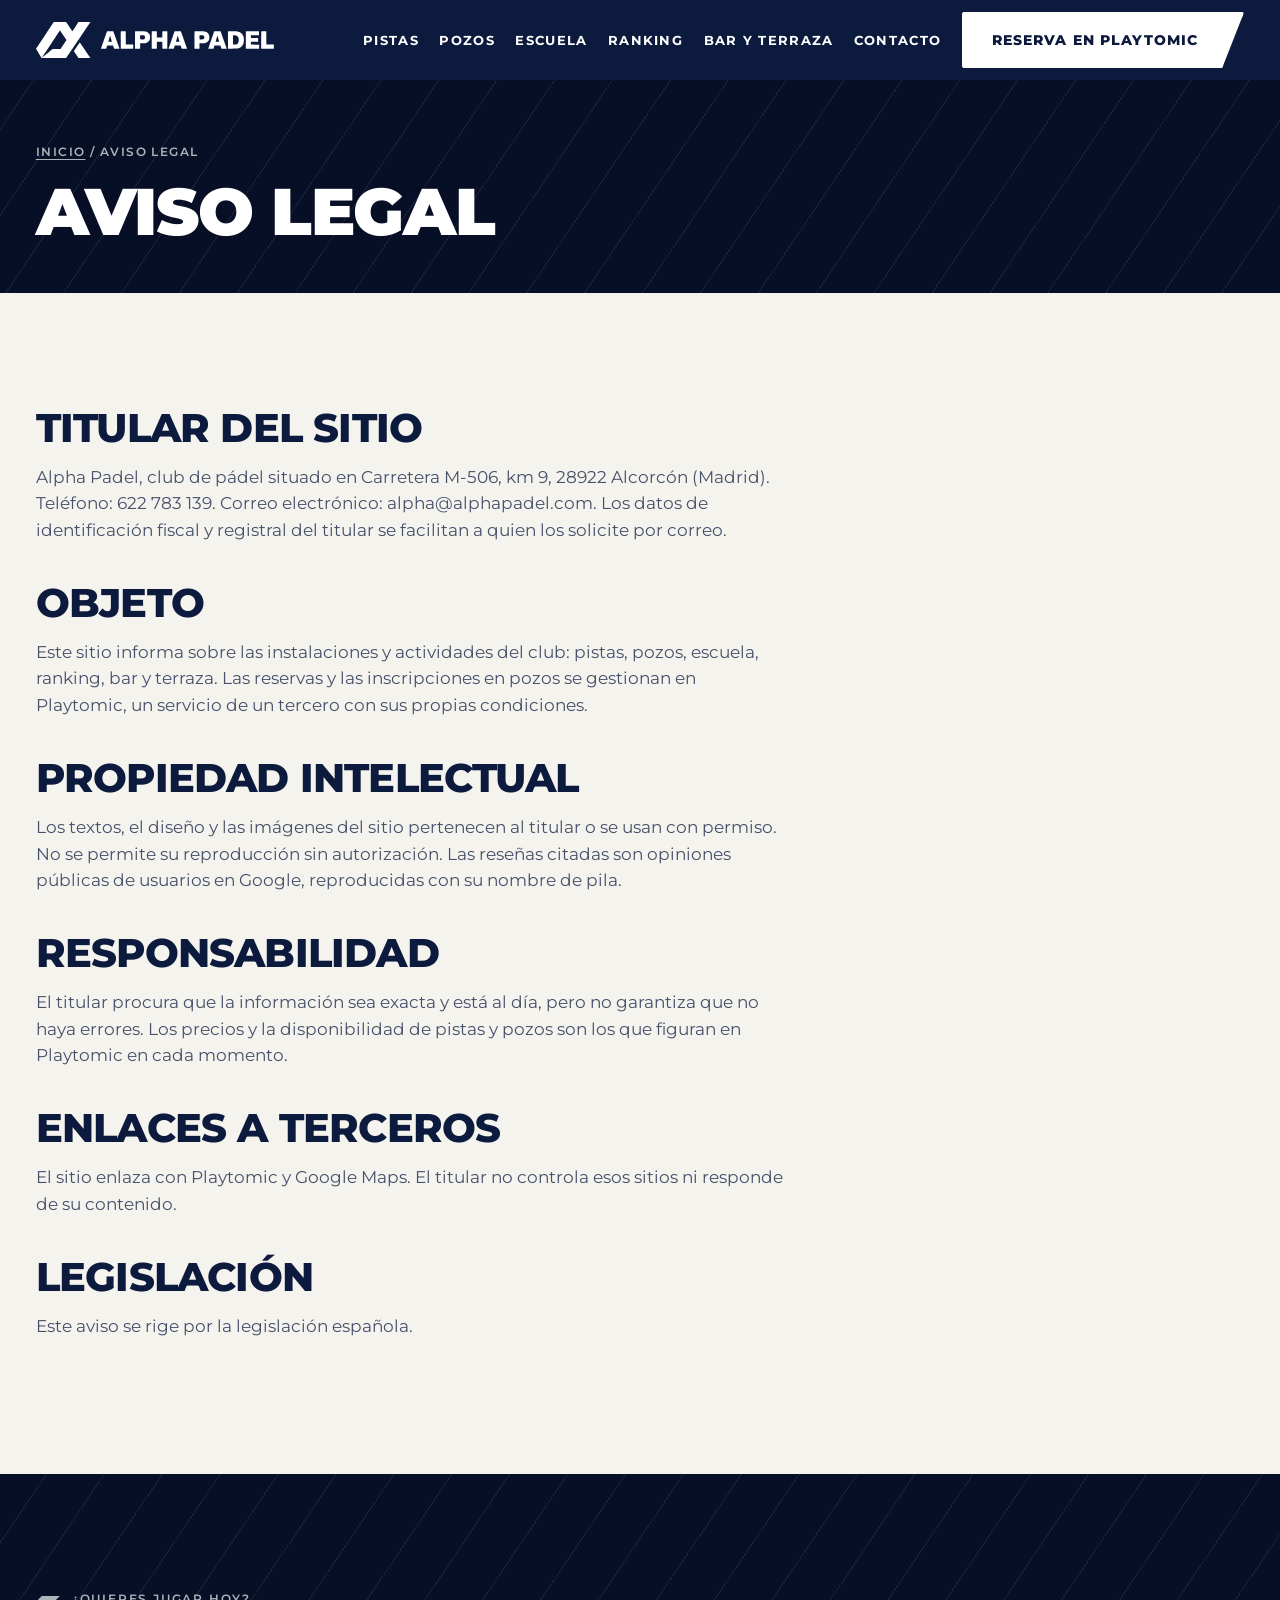
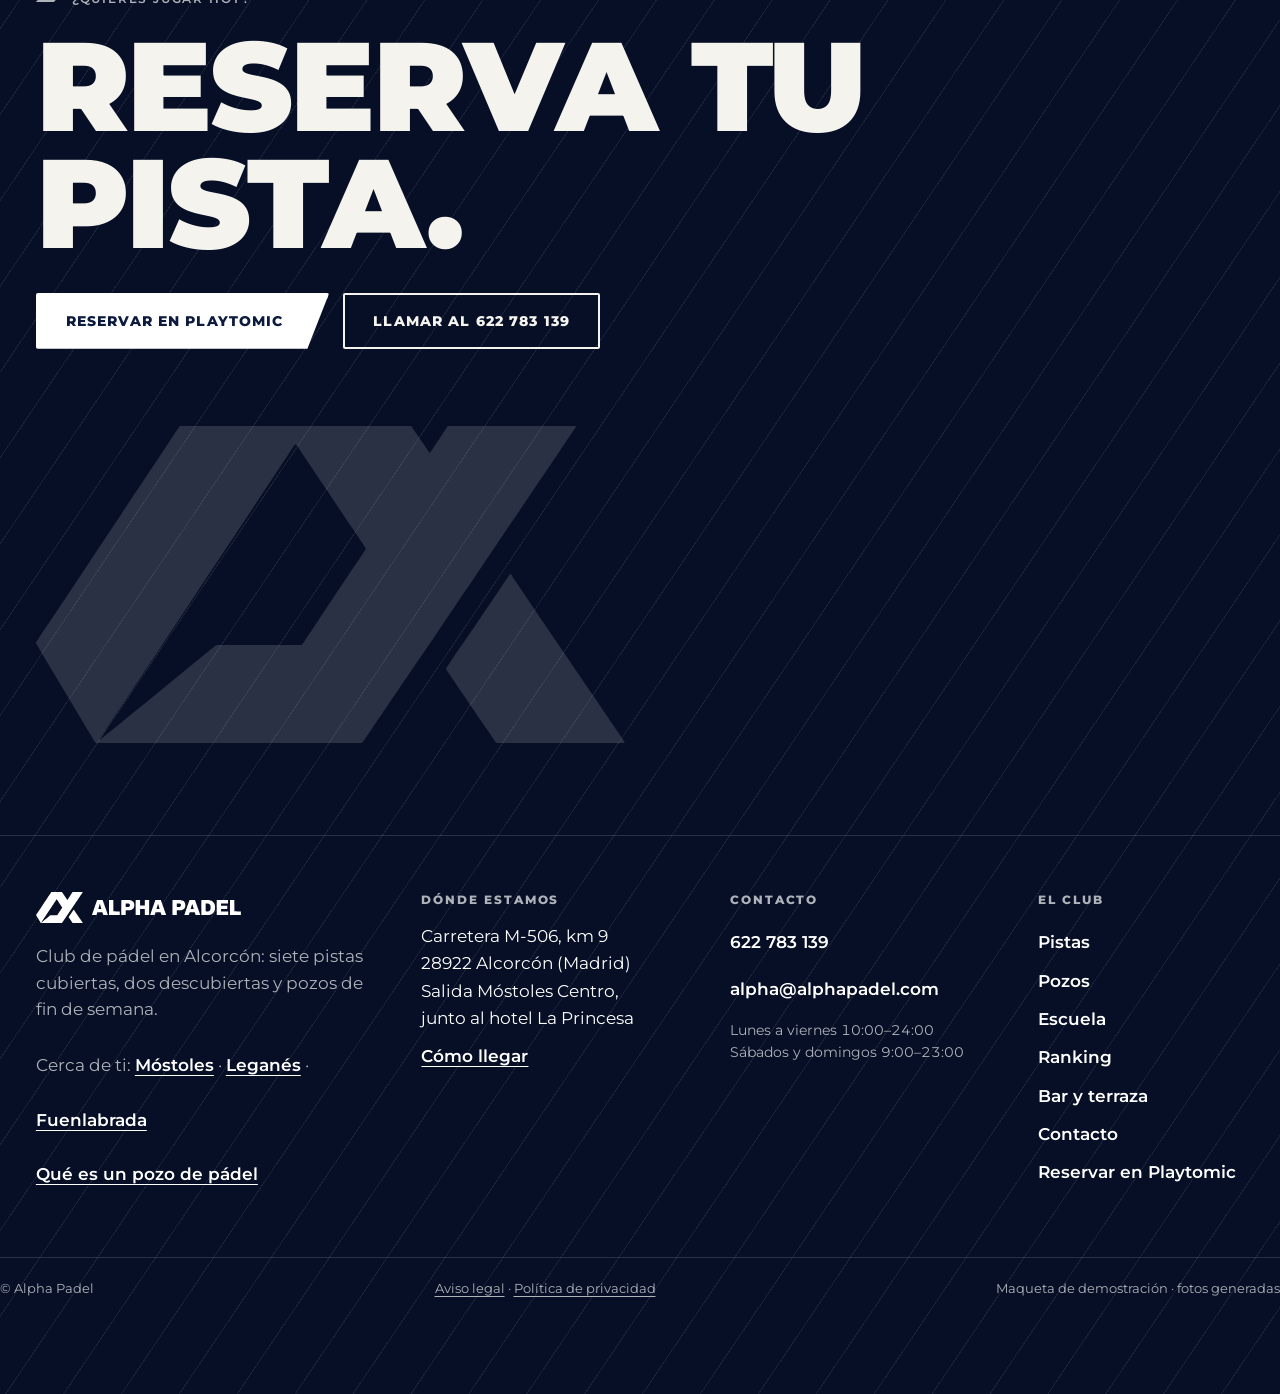
==== aviso-legal/index.html @ 0576c7b0 "Add files via upload" ====
<!doctype html>
<html lang="es">
<head>
<meta charset="utf-8">
<meta name="viewport" content="width=device-width,initial-scale=1">
<title>Aviso legal · Alpha Padel</title>
<meta name="description" content="Aviso legal de Alpha Padel, club de pádel en Alcorcón.">
<meta name="robots" content="noindex">
<link rel="icon" href="../imagenes/favicon.svg" type="image/svg+xml">
<link rel="preload" href="../fonts/Montserrat-Variable.woff2" as="font" type="font/woff2" crossorigin>
<link rel="stylesheet" href="../css/estilo.css">
<script type="application/ld+json">{"@context": "https://schema.org", "@type": "SportsActivityLocation", "name": "Alpha Padel", "telephone": "+34622783139", "email": "alpha@alphapadel.com", "url": "https://alphapadel.com/", "description": "Club de pádel en Alcorcón: siete pistas cubiertas, dos descubiertas y pozos de fin de semana.", "address": {"@type": "PostalAddress", "streetAddress": "Carretera M-506, km 9", "postalCode": "28922", "addressLocality": "Alcorcón", "addressRegion": "Madrid", "addressCountry": "ES"}, "openingHoursSpecification": [{"@type": "OpeningHoursSpecification", "dayOfWeek": ["Monday", "Tuesday", "Wednesday", "Thursday", "Friday"], "opens": "10:00", "closes": "24:00"}, {"@type": "OpeningHoursSpecification", "dayOfWeek": ["Saturday", "Sunday"], "opens": "09:00", "closes": "23:00"}]}</script>
</head>
<body>
<a class="sr" href="#principal">Saltar al contenido</a>
<header class="cab"><div class="cont">
<a class="logo" href="../" aria-label="Alpha Padel, inicio"><img src="../imagenes/logo-horizontal-blanco.svg" alt="Alpha Padel" width="238" height="36"></a>
<nav aria-label="Principal"><a href="../pistas-y-tarifas/">Pistas</a><a href="../pozos/">Pozos</a><a href="../escuela-de-padel/">Escuela</a><a href="../ranking/">Ranking</a><a href="../bar-y-terraza/">Bar y terraza</a><a href="../contacto/">Contacto</a><a class="btn" href="https://playtomic.com/clubs/alpha-padel" rel="noopener"><span>Reserva en Playtomic</span></a></nav>
<button class="menu-b" aria-label="Abrir el menú" aria-expanded="false"><i></i><i></i></button>
</div></header>
<div class="panel" role="dialog" aria-label="Menú"><button class="cerrar" aria-label="Cerrar el menú">×</button>
<a href="../">Inicio</a><a href="../pistas-y-tarifas/">Pistas</a><a href="../pozos/">Pozos</a><a href="../escuela-de-padel/">Escuela</a><a href="../ranking/">Ranking</a><a href="../bar-y-terraza/">Bar y terraza</a><a href="../contacto/">Contacto</a><a href="https://playtomic.com/clubs/alpha-padel">Reserva en Playtomic</a><a href="tel:+34622783139">Llamar</a></div>
<main id="principal">
<section class="port-i prof" style="padding-bottom:48px"><div class="cont" style="display:block"><nav class="mig"><a href="../">Inicio</a> / Aviso legal</nav><h1 class="h1">Aviso legal</h1></div></section><section class="sec"><div class="cont"><article class="art"><h2 class="h2">Titular del sitio</h2>
<p>Alpha Padel, club de pádel situado en Carretera M-506, km 9, 28922 Alcorcón (Madrid). Teléfono: 622 783 139. Correo electrónico: alpha@alphapadel.com. Los datos de identificación fiscal y registral del titular se facilitan a quien los solicite por correo.</p>
<h2 class="h2">Objeto</h2><p>Este sitio informa sobre las instalaciones y actividades del club: pistas, pozos, escuela, ranking, bar y terraza. Las reservas y las inscripciones en pozos se gestionan en Playtomic, un servicio de un tercero con sus propias condiciones.</p>
<h2 class="h2">Propiedad intelectual</h2><p>Los textos, el diseño y las imágenes del sitio pertenecen al titular o se usan con permiso. No se permite su reproducción sin autorización. Las reseñas citadas son opiniones públicas de usuarios en Google, reproducidas con su nombre de pila.</p>
<h2 class="h2">Responsabilidad</h2><p>El titular procura que la información sea exacta y está al día, pero no garantiza que no haya errores. Los precios y la disponibilidad de pistas y pozos son los que figuran en Playtomic en cada momento.</p>
<h2 class="h2">Enlaces a terceros</h2><p>El sitio enlaza con Playtomic y Google Maps. El titular no controla esos sitios ni responde de su contenido.</p>
<h2 class="h2">Legislación</h2><p>Este aviso se rige por la legislación española.</p></article></div></section></main>
<footer class="pie prof"><div class="cont">
<p class="eti">¿Quieres jugar hoy?</p>
<p class="cierre">Reserva tu pista.</p>
<div class="grupo"><a class="btn" href="https://playtomic.com/clubs/alpha-padel" rel="noopener"><span>Reservar en Playtomic</span></a><a class="btn sec2" href="tel:+34622783139"><span>Llamar al 622 783 139</span></a></div>
</div>
<div class="pie-a" aria-hidden="true"><img src="../imagenes/simbolo-blanco.svg" alt="" width="640" height="640"></div>
<div class="cont pie-f">
<div class="pf-m"><img src="../imagenes/logo-horizontal-blanco.svg" alt="Alpha Padel" width="205" height="31"><p>Club de pádel en Alcorcón: siete pistas cubiertas, dos descubiertas y pozos de fin de semana.</p><p class="pf-z">Cerca de ti: <a class="enl" href="../padel-mostoles/">Móstoles</a> · <a class="enl" href="../padel-leganes/">Leganés</a> · <a class="enl" href="../padel-fuenlabrada/">Fuenlabrada</a><br><a class="enl" href="../blog/que-es-un-pozo-de-padel/">Qué es un pozo de pádel</a></p></div>
<div><h2>Dónde estamos</h2><address>Carretera M-506, km 9<br>28922 Alcorcón (Madrid)<br>Salida Móstoles Centro,<br>junto al hotel La Princesa</address><p><a class="enl" href="https://www.google.com/maps?cid=16412759027479425247" rel="noopener">Cómo llegar</a></p></div>
<div><h2>Contacto</h2><p><a href="tel:+34622783139">622 783 139</a></p><p><a href="mailto:alpha@alphapadel.com">alpha@alphapadel.com</a></p><p class="pf-h">Lunes a viernes 10:00–24:00<br>Sábados y domingos 9:00–23:00</p></div>
<div><h2>El club</h2><ul><li><a href="../pistas-y-tarifas/">Pistas</a></li><li><a href="../pozos/">Pozos</a></li><li><a href="../escuela-de-padel/">Escuela</a></li><li><a href="../ranking/">Ranking</a></li><li><a href="../bar-y-terraza/">Bar y terraza</a></li><li><a href="../contacto/">Contacto</a></li><li><a href="https://playtomic.com/clubs/alpha-padel" rel="noopener">Reservar en Playtomic</a></li></ul></div>
</div>
<div class="cont pie-leg"><span>© Alpha Padel</span><span><a href="../aviso-legal/">Aviso legal</a> · <a href="../politica-de-privacidad/">Política de privacidad</a></span><span>Maqueta de demostración · fotos generadas</span></div>
</footer>
<div class="barra" aria-label="Reserva rápida"><a class="rp" href="https://playtomic.com/clubs/alpha-padel" rel="noopener">Reserva tu pista<small>en Playtomic</small></a><a class="ll" href="tel:+34622783139">Llamar</a></div>
<script src="../js/maqueta.js" defer></script>
</body>
</html>
---- css/estilo.css ----
/* Alpha Padel · maqueta de venta · tokens de FIRMA.md §5 · tema derivado de 008-ALERIC/tema (código propio) */
@font-face{font-family:'Montserrat';src:url('../fonts/Montserrat-Variable.woff2') format('woff2');font-weight:100 900;font-display:swap}
:root{
  --ap-marino:#0C1A3D;--ap-marino-profundo:#070F26;--ap-blanco-pista:#F4F3EE;--ap-gris-calido:#DCDAD2;
  --ap-gris-acero:#6B7080;--ap-gris-acero-texto:#565A66;--ap-gris-acero-sobre-oscuro:#979BA6;--ap-blanco:#fff;
  --ap-texto:var(--ap-marino);--ap-texto-2:#465069;--ap-texto-sobre-oscuro:#F4F3EE;--ap-texto-2-sobre-oscuro:#AEB2B9;
  --ap-filete:rgba(12,26,61,.14);--ap-filete-oscuro:rgba(244,243,238,.14);--ap-velo:rgba(7,15,38,.62);--ap-trama:rgba(255,255,255,.08);
  --t-display:clamp(2.875rem,1.6rem + 5.6vw,6rem);--t-h1:clamp(2.25rem,1.4rem + 3.4vw,4.5rem);
  --t-h2:clamp(1.75rem,1.3rem + 1.6vw,2.5rem);--t-cierre:clamp(3.5rem,1.5rem + 8vw,9.0625rem);
  --t-cifra:clamp(4.5rem,2rem + 8vw,9rem);--t-sub:clamp(1.125rem,1.05rem + .4vw,1.375rem);--t-cuerpo:clamp(1rem,.96rem + .2vw,1.0625rem);
  --mx:clamp(16px,2.8vw,40px);--sec:clamp(64px,9vw,144px);--cab:80px;
  --ease:cubic-bezier(.22,1,.36,1);--tan:.675; /* 1/tan(56°) */
}
*{box-sizing:border-box}
html{scroll-behavior:smooth;-webkit-text-size-adjust:100%}
body{margin:0;font-family:'Montserrat',Arial,sans-serif;font-size:var(--t-cuerpo);line-height:1.55;color:var(--ap-texto);background:var(--ap-blanco-pista);overflow-x:hidden}
h1,h2,h3,p,figure,ul{margin:0}
a{color:inherit}
img,svg{display:block;max-width:100%}
:focus-visible{outline:3px solid var(--ap-marino);outline-offset:2px}
.osc :focus-visible,.cab :focus-visible{outline-color:#fff}
.sr{position:absolute;width:1px;height:1px;overflow:hidden;clip:rect(0 0 0 0);white-space:nowrap}
.cont{max-width:1320px;margin:0 auto;padding:0 var(--mx)}
.sec{padding:var(--sec) 0;position:relative}
.osc{background:var(--ap-marino);color:var(--ap-texto-sobre-oscuro)}
.prof{background:var(--ap-marino-profundo);color:var(--ap-texto-sobre-oscuro)}
.calido{background:var(--ap-gris-calido)}
/* tipografía */
.eti{font-weight:600;font-size:.75rem;letter-spacing:.15em;text-transform:uppercase;display:flex;align-items:center;gap:12px;margin-bottom:20px;color:var(--ap-texto-2)}
.osc .eti,.prof .eti{color:var(--ap-texto-2-sobre-oscuro)}
.eti::before{content:"";width:24px;height:6px;background:currentColor;clip-path:polygon(6px 0,100% 0,calc(100% - 6px) 100%,0 100%)}
.disp,.h1,.h2,.cierre{font-weight:900;text-transform:uppercase;letter-spacing:-.02em;line-height:1}
.disp{font-size:var(--t-display)}.h1{font-size:var(--t-h1)}.h2{font-size:var(--t-h2);font-weight:800;margin-bottom:24px}
.cierre{font-size:var(--t-cierre);line-height:.92}
.sub{font-size:var(--t-sub);font-weight:600;line-height:1.35}
.txt{max-width:62ch;color:var(--ap-texto-2)}
.osc .txt,.prof .txt{color:var(--ap-texto-2-sobre-oscuro)}
.micro{font-size:12px;color:var(--ap-texto-2);margin-top:10px}.osc .micro,.prof .micro{color:var(--ap-texto-2-sobre-oscuro)}
/* botones */
.btn{--c:var(--ap-marino);--f:var(--ap-blanco-pista);position:relative;display:inline-flex;align-items:center;justify-content:center;min-height:56px;padding:0 44px 0 28px;border:2px solid var(--c);border-radius:2px;background:var(--c);color:var(--f);font:800 14px/1 'Montserrat',Arial,sans-serif;letter-spacing:.08em;text-transform:uppercase;text-decoration:none;cursor:pointer;overflow:hidden;clip-path:polygon(0 0,100% 0,calc(100% - 22px) 100%,0 100%);isolation:isolate;transition:transform .12s}
.btn::before{content:"";position:absolute;inset:0;z-index:-1;background:var(--f);transform:translateX(-110%) skewX(-34deg);transition:transform .28s var(--ease)}
.btn span{transition:color .28s var(--ease)}
.osc .btn,.prof .btn,.cab .btn{--c:#fff;--f:var(--ap-marino)}
.osc .btn::before,.prof .btn::before,.cab .btn::before{background:var(--ap-marino-profundo)}
.osc .btn:hover span,.prof .btn:hover span,.cab .btn:hover span{color:#fff}
.btn:active{transform:translateY(1px)}
.btn.sec2{background:transparent;color:var(--c);clip-path:none;padding:0 28px}
.btn.sec2::before{background:var(--c)}
.osc .btn.sec2,.prof .btn.sec2{--c:var(--ap-blanco-pista);color:var(--ap-blanco-pista);background:transparent}
.osc .btn.sec2::before,.prof .btn.sec2::before{background:var(--ap-blanco-pista)}
.osc .btn.sec2:hover span,.prof .btn.sec2:hover span{color:var(--ap-marino)}
.btn.sec2:hover span{color:var(--ap-blanco-pista)}
@media(hover:hover){.btn:hover::before{transform:translateX(0) skewX(0)}}
.enl{font-weight:600;text-decoration:underline;text-underline-offset:4px;text-decoration-thickness:1px}
.grupo{display:flex;flex-wrap:wrap;gap:14px;margin-top:28px}
/* cabecera */
.cab{position:fixed;inset:0 0 auto 0;z-index:50;height:var(--cab);background:var(--ap-marino);color:#fff;transition:height .3s var(--ease)}
.cab.baja{--cab:68px;height:68px}
.cab .cont{height:100%;display:flex;align-items:center;justify-content:space-between;gap:24px}
.cab .logo img{width:238px;height:36px}
.cab nav{display:flex;align-items:center;gap:clamp(14px,1.6vw,28px)}
.cab nav a:not(.btn){font-weight:700;font-size:13px;letter-spacing:.1em;text-transform:uppercase;text-decoration:none}
.cab nav a:not(.btn):hover{text-decoration:underline;text-underline-offset:6px}
.menu-b{display:none;width:48px;height:48px;border:2px solid #fff;background:transparent;color:#fff;border-radius:2px;cursor:pointer}
.menu-b i{display:block;width:22px;height:2px;background:#fff;margin:5px auto}
.panel{position:fixed;inset:0 0 0 auto;width:min(360px,100%);z-index:60;background:var(--ap-marino-profundo);color:#fff;transform:translateX(100%);transition:transform .6s var(--ease);padding:96px 32px 32px;visibility:hidden}
.panel.abierto{transform:none;visibility:visible}
.panel a{display:block;padding:18px 0;border-bottom:1px solid var(--ap-filete-oscuro);font-weight:800;font-size:22px;text-transform:uppercase;text-decoration:none}
.panel .cerrar{position:absolute;top:16px;right:16px;width:48px;height:48px;background:transparent;border:2px solid #fff;color:#fff;font-size:22px;cursor:pointer}
/* portada */
.portada{padding-top:calc(var(--cab) + clamp(40px,6vw,96px));padding-bottom:var(--sec);background:var(--ap-marino-profundo) radial-gradient(120% 80% at 80% 0,rgba(255,255,255,.06),transparent 60%);color:#fff;position:relative;overflow:hidden}
.portada::after{content:"";position:absolute;inset:0;background:repeating-linear-gradient(-56deg,var(--ap-trama) 0 1px,transparent 1px 48px);pointer-events:none}
.portada .cont{position:relative;z-index:1;display:grid;grid-template-columns:7fr 5fr;gap:48px;align-items:start}
.portada .disp{margin-bottom:24px}
.portada .txt{margin-bottom:8px}
.tira{display:grid;grid-template-columns:repeat(3,1fr);gap:8px;margin-top:48px;grid-column:1/-1}
.tira .foto{aspect-ratio:1/1;clip-path:polygon(var(--k,24%) 0,100% 0,calc(100% - var(--k,24%)) 100%,0 100%)}
.tira .foto:nth-child(2){margin-top:-32px}.tira .foto:nth-child(3){margin-top:-64px}
/* foto (hueco) */
.foto{position:relative;overflow:hidden;background:linear-gradient(135deg,#16295c,#0a1531 60%,#1b2f66);color:rgba(255,255,255,.7);display:flex;align-items:flex-end;min-height:120px}
.foto::before{content:"";position:absolute;inset:0;background:repeating-linear-gradient(-56deg,rgba(255,255,255,.06) 0 1px,transparent 1px 36px)}
.foto small{position:relative;z-index:1;margin:12px;font:600 11px/1.3 'Montserrat';letter-spacing:.12em;text-transform:uppercase}
.foto img{position:absolute;inset:0;width:100%;height:100%;object-fit:cover}
.corte{clip-path:polygon(0 0,100% 0,100% calc(100% - 40px),calc(100% - 27px) 100%,0 100%)}
html.js .foto-bn:not(.tiene) img{filter:grayscale(1) contrast(1.05);transition:filter .6s var(--ease)}
html.js .foto-bn.on{background:linear-gradient(135deg,#1f2a44,#0d1220)}
html.js .foto-bn.on img,html.js .foto-bn img.col{filter:none}
@media(hover:hover){html.js .foto-bn:hover{filter:none}}
/* tarjeta de estado */
.estado{background:var(--ap-blanco-pista);color:var(--ap-marino);padding:28px 28px 24px;clip-path:polygon(0 0,calc(100% - 40px) 0,100% 59px,100% 100%,0 100%)}
.estado .fil{width:24px;height:6px;background:var(--ap-marino);clip-path:polygon(6px 0,100% 0,calc(100% - 6px) 100%,0 100%);margin-bottom:16px}
.est-l{display:flex;align-items:center;gap:10px;font-weight:800;font-size:12px;letter-spacing:.14em;text-transform:uppercase}
.par{width:22px;height:12px;background:var(--ap-marino);clip-path:polygon(5px 0,100% 0,calc(100% - 5px) 100%,0 100%)}
.par.cerr{background:transparent;box-shadow:inset 0 0 0 2px var(--ap-marino);border:2px solid var(--ap-marino);clip-path:polygon(5px 0,100% 0,calc(100% - 5px) 100%,0 100%);background:#fff}
.estado .hor{font-size:14px;margin:12px 0;font-variant-numeric:tabular-nums;color:var(--ap-texto-2)}
.estado .rev{font-weight:800;font-size:13px;letter-spacing:.06em;text-transform:uppercase;margin-bottom:12px}
.estado blockquote{margin:0;font-size:15px;line-height:1.5}
.estado cite{display:block;font:600 12px/1 'Montserrat';letter-spacing:.12em;text-transform:uppercase;margin-top:10px;font-style:normal;color:var(--ap-texto-2)}
/* cinta */
.cinta{background:var(--ap-gris-calido);color:var(--ap-marino);overflow:hidden;padding:20px 0;position:relative}
.cinta-p{display:flex;width:max-content;animation:cinta 60s linear infinite}
.cinta:hover .cinta-p,.cinta:focus-within .cinta-p,.cinta.pausa .cinta-p{animation-play-state:paused}
.cinta-p span{font-weight:900;font-size:clamp(1.25rem,1rem + 1vw,2rem);text-transform:uppercase;letter-spacing:-.01em;padding:0 22px;white-space:nowrap}
.cinta-p span::after{content:"";display:inline-block;width:14px;height:14px;margin-left:44px;background:var(--ap-marino);clip-path:polygon(4px 0,100% 0,calc(100% - 4px) 100%,0 100%)}
@keyframes cinta{to{transform:translateX(-50%)}}
.cinta .pausa-b{position:absolute;right:12px;top:50%;transform:translateY(-50%);width:68px;height:44px;border:2px solid var(--ap-marino);background:var(--ap-gris-calido);color:var(--ap-marino);font:800 11px 'Montserrat';cursor:pointer;display:none}
html.js .cinta .pausa-b{display:block}
html:not(.js) .cinta-p{animation:none;flex-wrap:wrap;width:auto}
/* banda a sangre */
.banda{height:clamp(260px,38vw,520px);overflow:hidden;position:relative;background:var(--ap-marino-profundo)}
.banda .foto{position:absolute;inset:0;transform:scale(var(--g,1));transform-origin:center;will-change:transform}
html.js .banda .foto{--g:.82}
.banda::after{content:"";position:absolute;inset:0;background:linear-gradient(var(--ap-velo),transparent 60%);pointer-events:none;opacity:.35}
/* revelado */
html.js .rev{opacity:0;transform:translateY(40px);transition:opacity .75s var(--ease),transform .75s var(--ease);transition-delay:var(--d,0s)}
html.js .rev.on{opacity:1;transform:none}
/* secciones de dos columnas */
.dos{display:grid;grid-template-columns:7fr 5fr;gap:clamp(32px,5vw,80px);align-items:center}
.dos.inv{grid-template-columns:5fr 7fr}
.dos .foto{aspect-ratio:4/5}
.dos .foto.ancho{aspect-ratio:3/2}
/* filas */
.filas{border-top:1px solid var(--ap-filete)}
.fila{display:grid;grid-template-columns:80px 1fr auto;align-items:center;gap:24px;padding:28px 0;border-bottom:1px solid var(--ap-filete)}
.fila b{font-weight:900;font-size:40px;color:var(--ap-gris-acero)}
.fila h3{font-weight:800;font-size:var(--t-sub);text-transform:uppercase}
/* cifras */
.cifras{display:grid;grid-template-columns:repeat(4,1fr);border-top:1px solid var(--ap-filete)}
.cifra{padding:32px 24px 32px 0;border-right:1px solid var(--ap-filete);padding-left:24px}
.cifra:first-child{padding-left:0}.cifra:last-child{border-right:0}
.cifra b{display:block;font-weight:900;font-size:var(--t-cifra);line-height:1;font-variant-numeric:tabular-nums}
.cifra span{font:600 12px 'Montserrat';letter-spacing:.14em;text-transform:uppercase;color:var(--ap-texto-2)}
/* carrusel */
.carr-c{overflow:hidden;contain:paint}
.carr-t{display:flex;align-items:end;justify-content:space-between;margin-bottom:32px;gap:16px}
.flechas{display:flex;gap:8px}
.flechas button{width:56px;height:48px;background:transparent;border:2px solid currentColor;color:inherit;font:800 20px 'Montserrat';cursor:pointer;border-radius:2px}
.flechas button:hover{background:var(--ap-blanco-pista);color:var(--ap-marino)}
.carr{display:flex;gap:16px;overflow-x:auto;scroll-snap-type:x proximity;padding:0 var(--mx) 8px;scrollbar-width:none;cursor:grab}
.carr::-webkit-scrollbar{display:none}
.carr>*{flex:none;scroll-snap-align:start}
.carr .foto{height:560px;width:448px}.carr .foto.h{width:840px}
.carr .ult{height:560px;width:448px;background:var(--ap-marino);color:#fff;display:flex;align-items:end;padding:32px;border:2px solid var(--ap-filete-oscuro)}
.carr .ult a{font-weight:900;font-size:28px;text-transform:uppercase;text-decoration:none;line-height:1.1}
.cont-n{font:700 12px 'Montserrat';letter-spacing:.15em}
.rev-c{flex:none;width:380px;min-height:360px;background:#fff;border:1px solid var(--ap-filete);padding:40px 32px 32px;position:relative;display:flex;flex-direction:column}
.rev-c::before{content:"“";position:absolute;top:8px;left:24px;font:900 96px/1 'Montserrat';color:rgba(12,26,61,.12)}
.rev-c p{font-weight:500;font-size:17px;line-height:1.55;margin-top:32px;flex:1}
.rev-c b{display:block;font:700 12px 'Montserrat';letter-spacing:.14em;text-transform:uppercase;margin-top:24px}
.rev-c small{font-size:12px;color:var(--ap-texto-2)}
/* mapa */
.mapa{aspect-ratio:16/7;min-height:260px;background:var(--ap-marino) repeating-linear-gradient(-56deg,rgba(255,255,255,.07) 0 1px,transparent 1px 40px);display:flex;flex-direction:column;align-items:center;justify-content:center;gap:16px;color:#fff;text-align:center;padding:24px}
/* pie */
.pie{padding:var(--sec) 0 0;overflow:hidden;position:relative}
.pie .cont{position:relative;z-index:1}
.pie .cierre{margin:12px 0 32px}
.pie-a{position:relative;margin-top:clamp(48px,6vw,96px);height:clamp(220px,32vw,460px);overflow:hidden}
.pie-a img{position:absolute;left:var(--mx);bottom:-8%;width:min(46vw,640px);opacity:.14;transform:translateX(var(--pa,0))}
.pie-leg{border-top:1px solid var(--ap-filete-oscuro);padding:20px 0 96px;font-size:13px;color:var(--ap-texto-2-sobre-oscuro);display:flex;flex-wrap:wrap;gap:12px 32px;justify-content:space-between}
.pie-leg a{text-decoration:underline;text-underline-offset:3px}
/* barra móvil */
.barra{position:fixed;inset:auto 0 0 0;z-index:40;background:var(--ap-marino-profundo);color:#fff;display:none;grid-template-columns:1fr auto;gap:8px;padding:8px 12px calc(8px + env(safe-area-inset-bottom));transform:translateY(110%);transition:transform .4s var(--ease);border-top:1px solid var(--ap-filete-oscuro)}
.barra.vis{transform:none}
.barra a.rp{background:#fff;color:var(--ap-marino);min-height:52px;display:flex;flex-direction:column;justify-content:center;padding:0 16px;text-decoration:none;font-weight:800;font-size:13px;line-height:1.15;text-transform:uppercase;clip-path:polygon(0 0,100% 0,calc(100% - 14px) 100%,0 100%)}
.barra a.rp small{font:600 11px 'Montserrat';letter-spacing:.06em;opacity:.8}
.barra a.ll{min-height:52px;min-width:96px;display:flex;align-items:center;justify-content:center;border:2px solid #fff;color:#fff;text-decoration:none;font-weight:800;font-size:13px;text-transform:uppercase;border-radius:2px}
/* pozo clavado (Z3) */
.pozo{--rh:60px;background:var(--ap-marino-profundo);color:#fff;position:relative}
.pozo-in{position:relative;padding:var(--sec) 0}
.pozo-gr{display:grid;grid-template-columns:5fr 7fr;gap:clamp(32px,5vw,80px);align-items:center}
.esc{position:relative;display:grid;gap:4px}
.fil-p{height:calc(var(--rh) - 4px);display:flex;align-items:center;gap:20px;padding-left:20px;background:var(--ap-marino);clip-path:polygon(0 0,100% 0,calc(100% - 43px) 100%,0 100%);font-weight:900;font-size:40px;position:relative;transition:background .3s}
.fil-p:nth-child(even){background:#101f4a}
.fil-p.act{background:#1b2f66}
.ficha{position:absolute;left:96px;width:112px;height:40px;background:#fff;color:var(--ap-marino);font:900 14px/40px 'Montserrat';text-align:center;letter-spacing:.12em;clip-path:polygon(10px 0,100% 0,calc(100% - 10px) 100%,0 100%);top:calc(var(--fila,3) * var(--rh) + 8px);transition:top .7s var(--ease);z-index:2}
.flc{position:absolute;left:230px;font:900 28px 'Montserrat';opacity:0;transition:opacity .3s,top .7s var(--ease);z-index:2;top:calc(var(--fila,3) * var(--rh) + 12px)}
.pozo.fin .flc{opacity:1}
.ind{display:flex;align-items:center;gap:8px;margin-top:20px;font:700 12px 'Montserrat';letter-spacing:.14em;text-transform:uppercase}
.ind i{width:22px;height:10px;background:rgba(255,255,255,.2);clip-path:polygon(4px 0,100% 0,calc(100% - 4px) 100%,0 100%);transition:background .3s}
.ind i.l{background:#fff}
.barra15{height:6px;background:rgba(255,255,255,.18);margin-top:14px;position:relative}
.barra15 i{position:absolute;inset:0 auto 0 0;width:calc(var(--b,0) * 100%);background:#fff}
.boc{font:900 14px 'Montserrat';letter-spacing:.2em;opacity:0;transition:opacity .2s;margin-top:8px}
.boc.on{opacity:1}
.pasos{display:grid;gap:clamp(32px,5vw,64px)}
.paso{border-left:4px solid var(--ap-filete-oscuro);padding:4px 0 4px 24px;opacity:.74;transition:opacity .4s,border-color .4s}
.paso.act{opacity:1;border-color:#fff}
.paso b{font:900 14px 'Montserrat';letter-spacing:.18em;display:block;margin-bottom:8px;color:var(--ap-texto-2-sobre-oscuro)}
.paso p{font-size:var(--t-sub);font-weight:600;line-height:1.4}
.ctrl{display:none;gap:12px;margin-top:20px}
.ejem{font-size:12px;color:var(--ap-texto-2-sobre-oscuro);margin-top:12px}
@media(min-width:1024px) and (hover:hover){html.js .pozo.clav{height:300vh}html.js .pozo.clav .pozo-in{position:sticky;top:0;min-height:100vh;display:flex;align-items:center;padding:calc(var(--cab) + 24px) 0 48px}html.js .pozo.clav .pozo-in>.cont{width:100%}}
html.js .pozo:not(.clav) .ctrl{display:flex}
/* tarjetas de pozo */
.tarjetas{display:grid;grid-template-columns:1.3fr 1fr 1fr;gap:16px;align-items:start}
.tarjeta .foto{aspect-ratio:4/5}.tarjeta:nth-child(2){margin-top:48px}.tarjeta:nth-child(3){margin-top:96px}
.tarjeta h3{font-weight:800;text-transform:uppercase;margin:16px 0 6px;font-size:20px}
/* titular enorme */
.gran{padding:var(--sec) 0}
.gran .h1{font-size:clamp(2.5rem,1rem + 7vw,7rem)}
.gran .micro{max-width:62ch}
/* corte */
.corte-d{clip-path:polygon(0 clamp(24px,4vw,56px),100% 0,100% 100%,0 100%);margin-top:-1px;padding-top:calc(var(--sec) + 40px)}
/* hojas portada interiores */
.port-i{padding-top:calc(var(--cab) + clamp(32px,5vw,80px));padding-bottom:var(--sec);background:var(--ap-marino-profundo);color:#fff;position:relative;overflow:hidden}
.port-i::after{content:"";position:absolute;inset:0;background:repeating-linear-gradient(-56deg,var(--ap-trama) 0 1px,transparent 1px 48px);pointer-events:none}
.port-i .cont{position:relative;z-index:1;display:grid;grid-template-columns:7fr 5fr;gap:48px;align-items:center}
.port-i .foto{aspect-ratio:4/5;clip-path:polygon(24% 0,100% 0,76% 100%,0 100%)}
.cita{max-width:60ch;margin-top:32px;border-left:4px solid var(--ap-filete-oscuro);padding-left:20px;font-size:17px;line-height:1.5}
.cita cite{display:block;font:700 12px 'Montserrat';letter-spacing:.14em;text-transform:uppercase;margin-top:10px;font-style:normal;color:var(--ap-texto-2-sobre-oscuro)}
/* responsive */
@media(max-width:1023px){
  .cab .logo img{width:205px;height:31px}
  .cab nav{display:none}.menu-b{display:block}
  .portada .cont,.port-i .cont,.dos,.dos.inv,.pozo-gr{grid-template-columns:1fr}
  .cifras{grid-template-columns:1fr 1fr}.cifra:nth-child(2){border-right:0}.cifra:nth-child(3){padding-left:0}
  .tarjetas{grid-template-columns:1fr}.tarjeta:nth-child(n){margin-top:0}
  .carr .foto{height:460px}.carr .ult{height:460px}
  .tira .foto{aspect-ratio:3/4}
  .barra{display:grid}
  .rev-c{width:82vw}
}
@media(max-width:767px){
  :root{--cab:60px}.cab.baja{--cab:60px;height:60px}
  .cab .logo img{width:180px;height:27px}
  .carr .foto,.carr .ult{height:380px;width:82vw}.carr .foto.h{width:82vw}
  .fila{grid-template-columns:48px 1fr}.fila .enl{grid-column:2}.fila b{font-size:28px}
  .esc .fil-p{height:52px;font-size:30px}.ficha{top:calc(var(--fila,3) * 56px + 6px);left:70px;width:96px;height:38px;line-height:38px}.flc{left:190px;top:calc(var(--fila,3) * 56px + 10px)}
  .btn{width:100%;padding:0 28px;clip-path:none}
  .barra{padding-left:12px}
}
@media(prefers-reduced-motion:reduce){
  *,*::before,*::after{transition-duration:.001ms!important;animation-duration:.001ms!important;scroll-behavior:auto!important}
  html.js .rev{opacity:1;transform:none}html.js .banda .foto{--g:1}
  .cinta-p{animation:none;flex-wrap:wrap;width:auto}
  html.js .foto-bn img{filter:none}
}
/* ---- añadidos de la maqueta ---- */
html.js .ctrl{display:flex}
.ctrl button{min-height:48px;padding:0 24px;background:transparent;border:1px solid var(--ap-filete-oscuro);border-color:rgba(244,243,238,.5);color:#fff;font:700 13px 'Montserrat';letter-spacing:.12em;text-transform:uppercase;cursor:pointer;border-radius:2px}
.ctrl button[aria-pressed=true]{background:#fff;color:var(--ap-marino)}
html:not(.js) .flc{opacity:1}
.flc{font-size:22px;white-space:nowrap}
.ficha-et{position:absolute;left:96px;font:700 11px 'Montserrat';letter-spacing:.14em;text-transform:uppercase;color:var(--ap-texto-2-sobre-oscuro);top:calc(3 * var(--rh) - 14px);transition:opacity .3s}
.paso .foto{aspect-ratio:16/6;margin-top:12px;max-width:380px;clip-path:polygon(24px 0,100% 0,calc(100% - 24px) 100%,0 100%)}
.marcas{display:flex;gap:8px;margin:32px 0}
.marcas i{width:36px;height:56px;background:var(--ap-marino);clip-path:polygon(14px 0,100% 0,calc(100% - 14px) 100%,0 100%);opacity:1}
.marcas i.v{background:var(--ap-marino);box-shadow:none;position:relative}
.marcas i.v::after{content:"";position:absolute;inset:4px;background:var(--ap-blanco-pista);clip-path:polygon(11px 0,100% 0,calc(100% - 11px) 100%,0 100%)}
html.js .marcas i{transform:scaleY(0);transform-origin:bottom;transition:transform .6s var(--ease);transition-delay:calc(var(--i) * 70ms)}
html.js .marcas.on i{transform:none}
.tira-pozo{display:grid;grid-template-columns:repeat(7,1fr);gap:6px;margin-top:56px}
.tira-pozo div{height:96px;background:var(--ap-marino);clip-path:polygon(24px 0,100% 0,calc(100% - 24px) 100%,0 100%);color:#fff;font:900 36px/96px 'Montserrat';padding-left:28px;position:relative}
.tira-pozo div.yo::after{content:"TÚ";position:absolute;left:50%;top:50%;transform:translate(-30%,-50%);background:#fff;color:var(--ap-marino);font:900 13px/32px 'Montserrat';padding:0 16px;letter-spacing:.12em}
.tira-pozo small{grid-column:1/-1;font-size:13px;color:var(--ap-texto-2)}
html.js .tira-pozo div{transform:translateY(24px);opacity:0;transition:.6s var(--ease);transition-delay:calc(var(--i)*60ms)}
html.js .tira-pozo.on div{transform:none;opacity:1}
.hor-g{display:grid;gap:0;border-top:1px solid var(--ap-filete);margin:24px 0}
.hor-g div{display:flex;justify-content:space-between;gap:24px;padding:24px 0;border-bottom:1px solid var(--ap-filete);font-variant-numeric:tabular-nums}
.hor-g b{font-weight:900;font-size:clamp(1.25rem,1rem + 1.2vw,2rem);text-transform:uppercase}
.hor-g span{font-weight:800;font-size:clamp(1.25rem,1rem + 1.2vw,2rem)}
.port-i .cont{display:grid;grid-template-columns:7fr 5fr;gap:48px;align-items:center;position:relative;z-index:1}
.cita blockquote{margin:0;font-weight:800;font-size:clamp(1.5rem,1rem + 2vw,2.5rem);line-height:1.2;max-width:28ch}
.pie-leg a{color:inherit}
.dos h2{margin-top:0}
.mapa a{color:#fff}
@media(max-width:1023px){.port-i .cont{grid-template-columns:1fr}.tira-pozo div{font-size:24px;padding-left:14px}.pozo-gr{grid-template-columns:1fr}}
@media(max-width:767px){.marcas i{width:26px;height:44px}.tira-pozo div{height:64px;line-height:64px;font-size:18px;padding-left:10px}.tira-pozo div.yo::after{display:none}}
.h1+.txt,.h1+.sub,.h2+.txt,.h2+.sub{margin-top:24px}
.cont-n{white-space:nowrap}

.pozo .h1{font-size:var(--t-h2)}
.pozo .ctrl{margin-top:16px}
.pozo-in{padding:calc(var(--sec)/2) 0}
@media(max-width:767px){.pozo{--rh:56px}}
@media(max-width:767px){.flc{font-size:15px;left:150px}.ficha-et{left:70px}}
@media(max-width:767px){.tira .foto small{font-size:9px;margin:8px}}
.paso .foto img{object-position:50% 58%}
.cab nav a:not(.btn){padding:12px 0;display:inline-block}
.enl{display:inline-block;padding:11px 0}
.cab .logo{display:inline-flex;align-items:center;min-height:44px}
/* ---- movimiento de la firma (Kubrick/Emil): máscara del titular, tira que sube, paralaje, entradilla que se enciende ---- */
@keyframes mascara{from{clip-path:polygon(-5% -12%,-5% -12%,-30% 112%,-30% 112%)}to{clip-path:polygon(-5% -12%,115% -12%,115% 112%,-5% 112%)}}
@keyframes sube{from{opacity:0;transform:translateY(90px)}to{opacity:1;transform:none}}
html.js .portada .disp,html.js .port-i .h1{animation:mascara 1.05s var(--ease) .1s both}
html.js .tira .foto{animation:sube 1s var(--ease) both}
html.js .tira .foto:nth-child(1){animation-delay:.35s}html.js .tira .foto:nth-child(2){animation-delay:.5s}html.js .tira .foto:nth-child(3){animation-delay:.65s}
.tira .foto{translate:0 var(--py,0px)}
.port-i>.cont>.foto{translate:0 var(--py,0px)}
html.js [data-enciende] .w{opacity:.2;transition:opacity .35s var(--ease)}
html.js [data-enciende] .w.on{opacity:1}
.pie::after{content:"";position:absolute;inset:0;background:repeating-linear-gradient(-56deg,var(--ap-trama) 0 1px,transparent 1px 48px);background-position:var(--pt,0px) 0;pointer-events:none}
@media(hover:hover){
 .fila b{transition:color .25s var(--ease)}.fila:hover b{color:var(--ap-marino)}
 .tarjeta .foto img,.dos .foto img{transition:transform .5s var(--ease)}.tarjeta:hover .foto img,.dos .foto:hover img{transform:scale(1.035)}
 .rev-c{transition:transform .3s var(--ease),box-shadow .3s var(--ease)}.rev-c:hover{transform:translateY(-4px);box-shadow:0 12px 28px rgba(12,26,61,.12)}
 .cab nav a:not(.btn),.enl{transition:opacity .2s}
}
@media(prefers-reduced-motion:reduce){html.js .portada .disp,html.js .port-i .h1,html.js .tira .foto{animation:none}html.js [data-enciende] .w{opacity:1}}
/* pie con datos del club */
.pie-f{display:grid;grid-template-columns:1.3fr 1fr 1fr .8fr;gap:clamp(24px,4vw,64px);padding-top:56px;padding-bottom:48px;border-top:1px solid var(--ap-filete-oscuro);position:relative;z-index:1}
.pie-f h2{font:800 12px 'Montserrat';letter-spacing:.16em;text-transform:uppercase;color:var(--ap-texto-2-sobre-oscuro);margin:0 0 16px}
.pie-f address{font-style:normal;line-height:1.6}
.pie-f p{margin:0 0 8px;color:var(--ap-texto-2-sobre-oscuro);line-height:1.55}
.pie-f address,.pie-f a{color:#fff}
.pie-f a:not(.enl){text-decoration:none;display:inline-block;padding:6px 0;font-weight:600}
.pie-f a:hover{text-decoration:underline;text-underline-offset:4px}
.pie-f ul{list-style:none;margin:0;padding:0}
.pie-f .pf-h{font-size:14px;margin-top:12px;font-variant-numeric:tabular-nums}
.pf-m img{width:205px;height:31px;margin-bottom:20px}
.pie-leg{padding-top:20px;position:relative;z-index:1}
@media(max-width:1023px){.pie-f{grid-template-columns:1fr 1fr}.pf-m{grid-column:1/-1}}
@media(max-width:767px){.pie-f{grid-template-columns:1fr}}
/* ---- componentes de las páginas interiores ---- */
.faq{display:grid;border-top:1px solid var(--ap-filete)}
.faq details{border-bottom:1px solid var(--ap-filete)}
.faq summary{list-style:none;cursor:pointer;display:flex;justify-content:space-between;align-items:center;gap:24px;min-height:64px;padding:12px 0;font-weight:800;font-size:var(--t-sub);text-transform:uppercase}
.faq summary::-webkit-details-marker{display:none}
.faq summary::after{content:"+";font:900 28px 'Montserrat';flex:none;transition:transform .25s var(--ease)}
.faq details[open] summary::after{transform:rotate(45deg)}
.faq p{padding:0 0 24px;max-width:62ch;color:var(--ap-texto-2)}
.calido .faq{border-color:rgba(12,26,61,.2)}
.rev-g{display:grid;grid-template-columns:repeat(auto-fit,minmax(260px,1fr));gap:16px}
.rev-g .rev-c{width:auto;min-height:0}
.mig{font:600 12px 'Montserrat';letter-spacing:.12em;text-transform:uppercase;color:var(--ap-texto-2-sobre-oscuro);margin-bottom:20px}
.mig a{color:inherit;text-decoration:underline;text-underline-offset:3px}
.art{max-width:68ch}
.art p{margin:0 0 20px;color:var(--ap-texto-2);font-size:1.0625rem}
.art .h2{margin:40px 0 16px}
.art .h2:first-child{margin-top:0}
.art .tira-pozo{margin:32px 0}
.art .grupo{margin-top:32px}
.pie-f .pf-z{margin-top:16px;line-height:1.9}
.cab nav a[aria-current=page]{text-decoration:underline;text-underline-offset:8px}
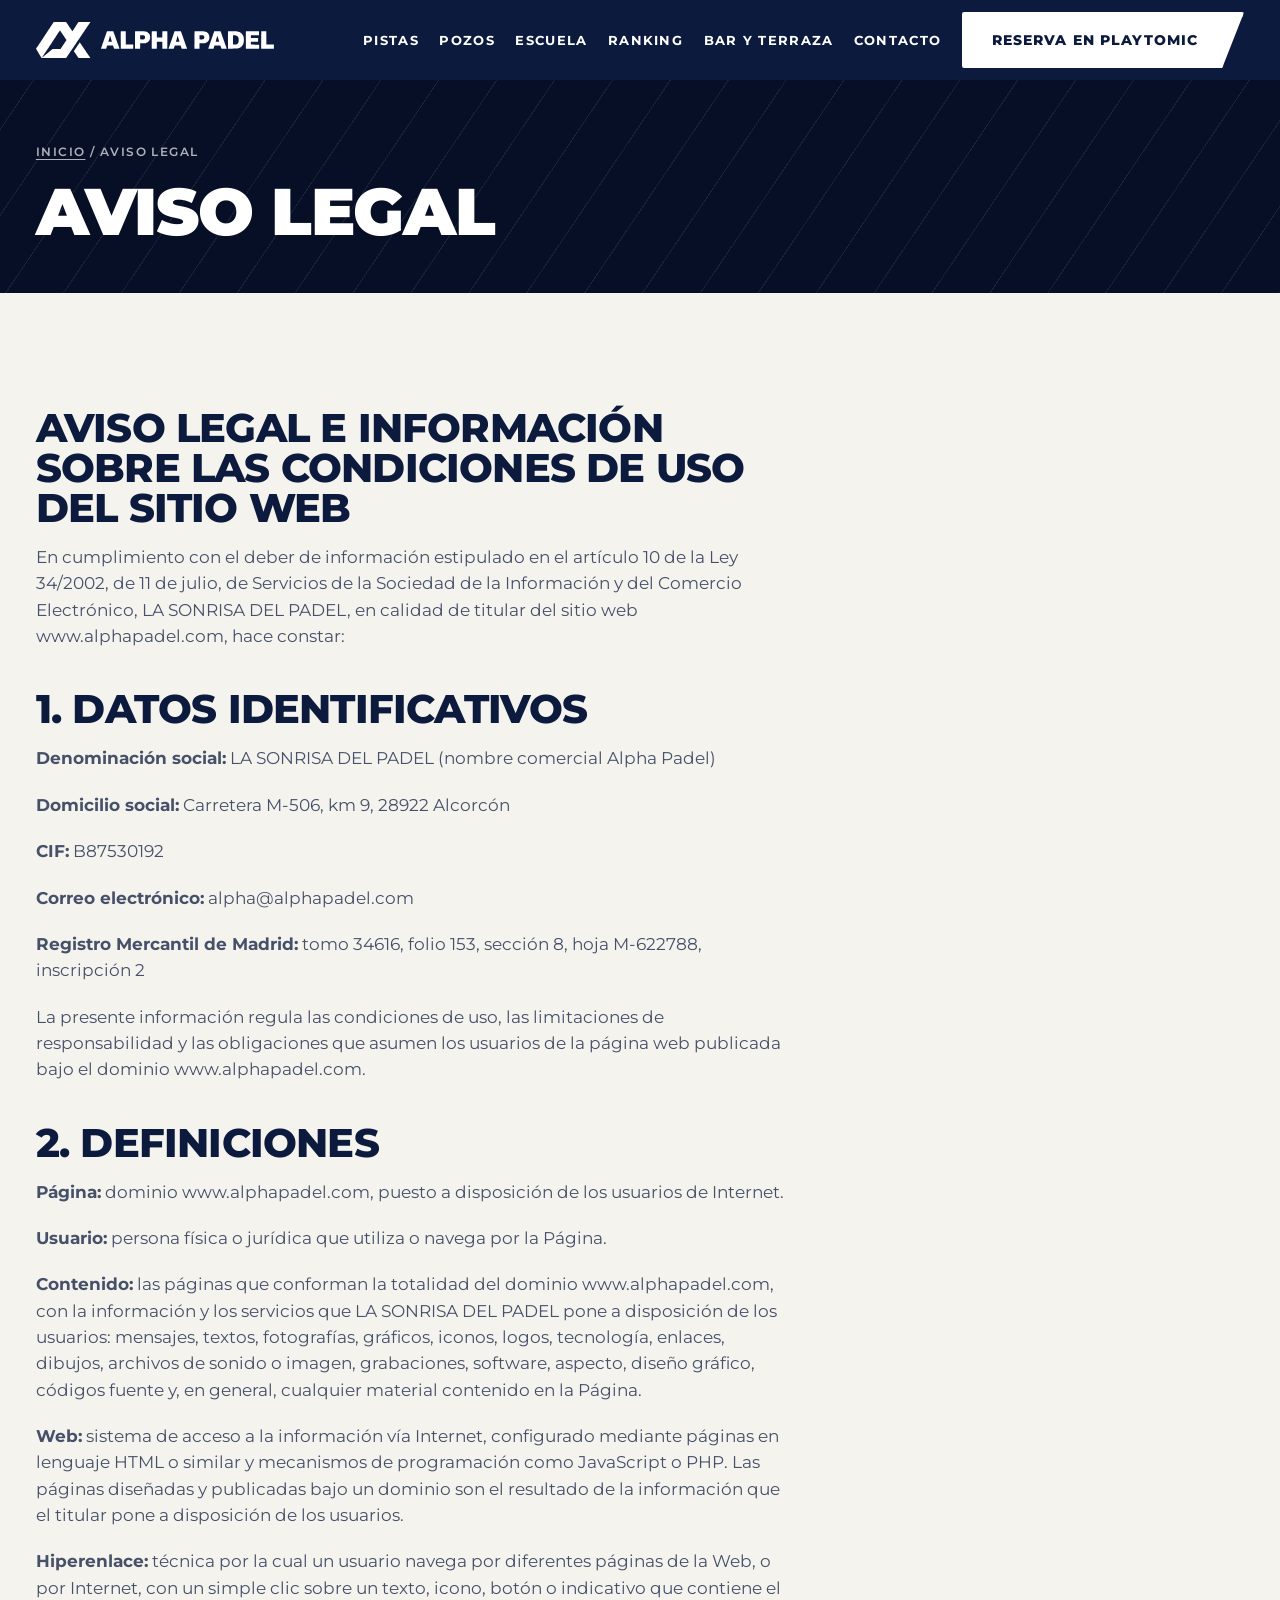
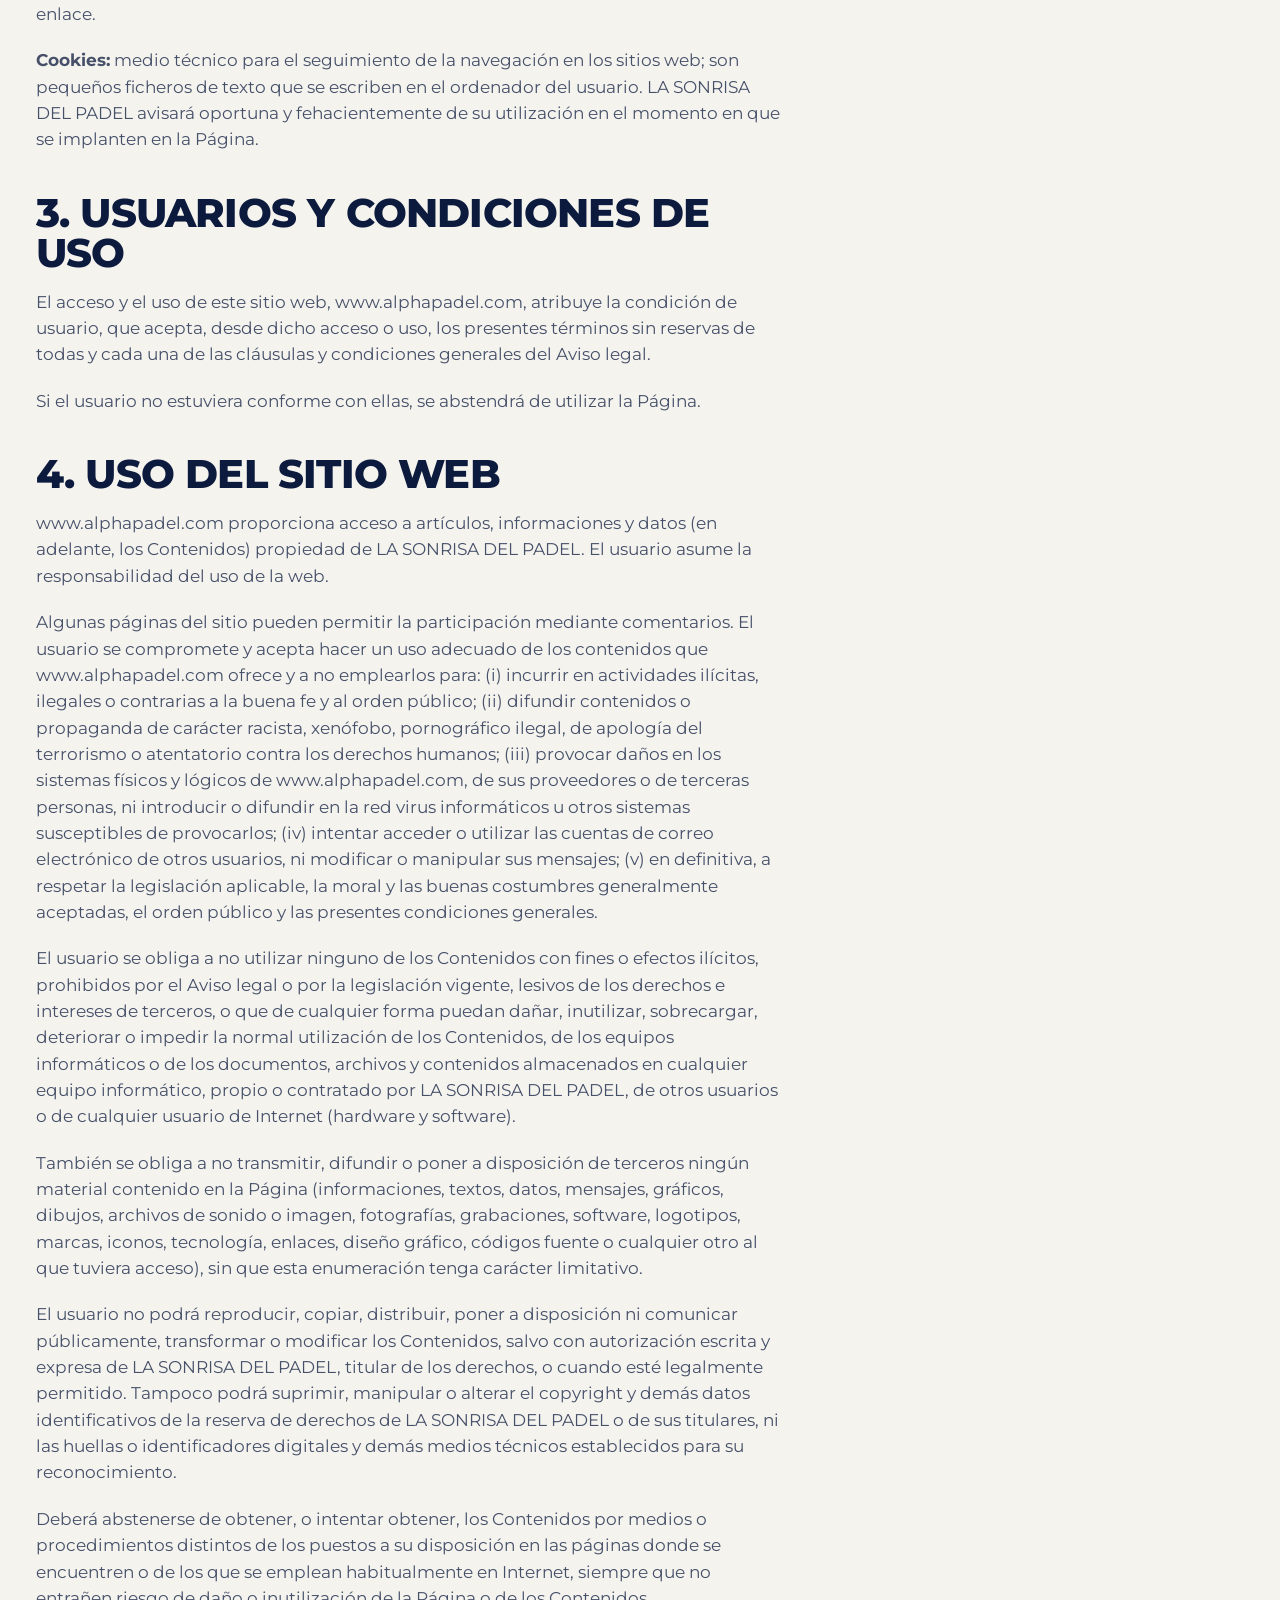
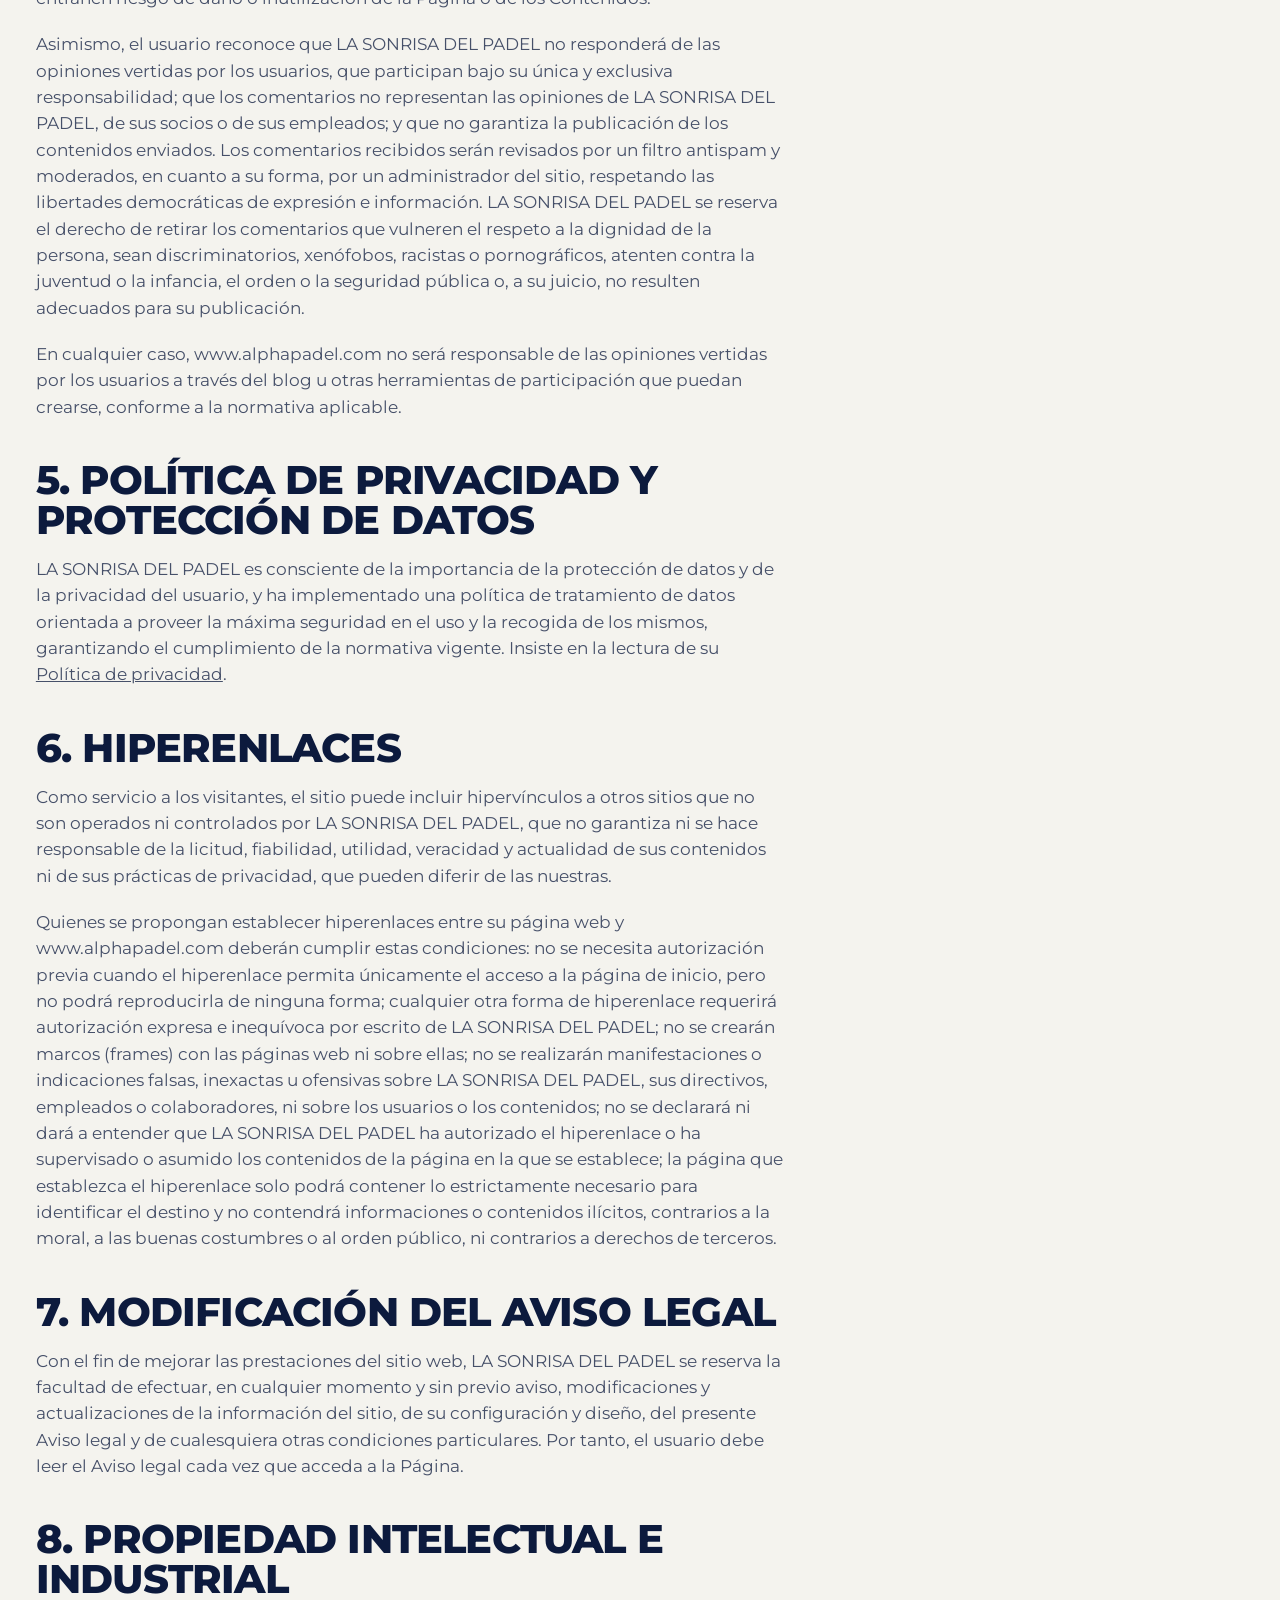
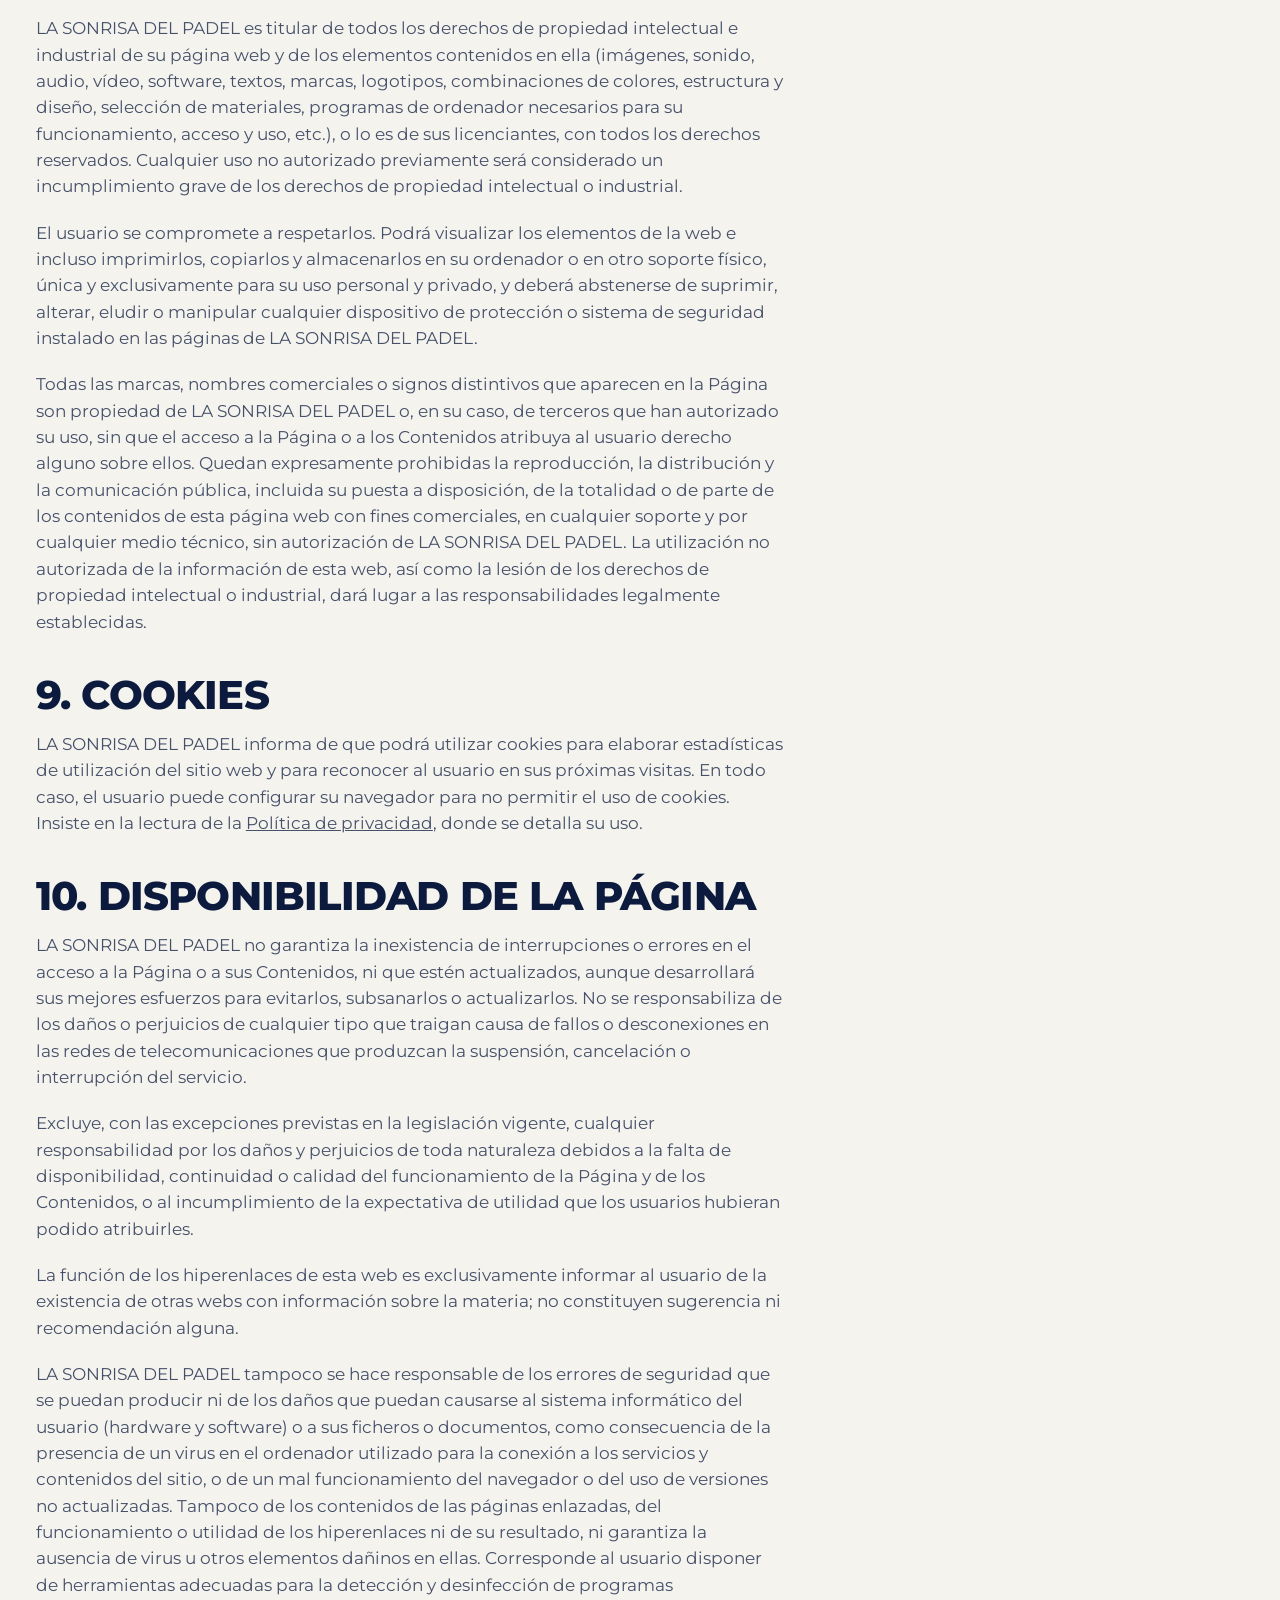
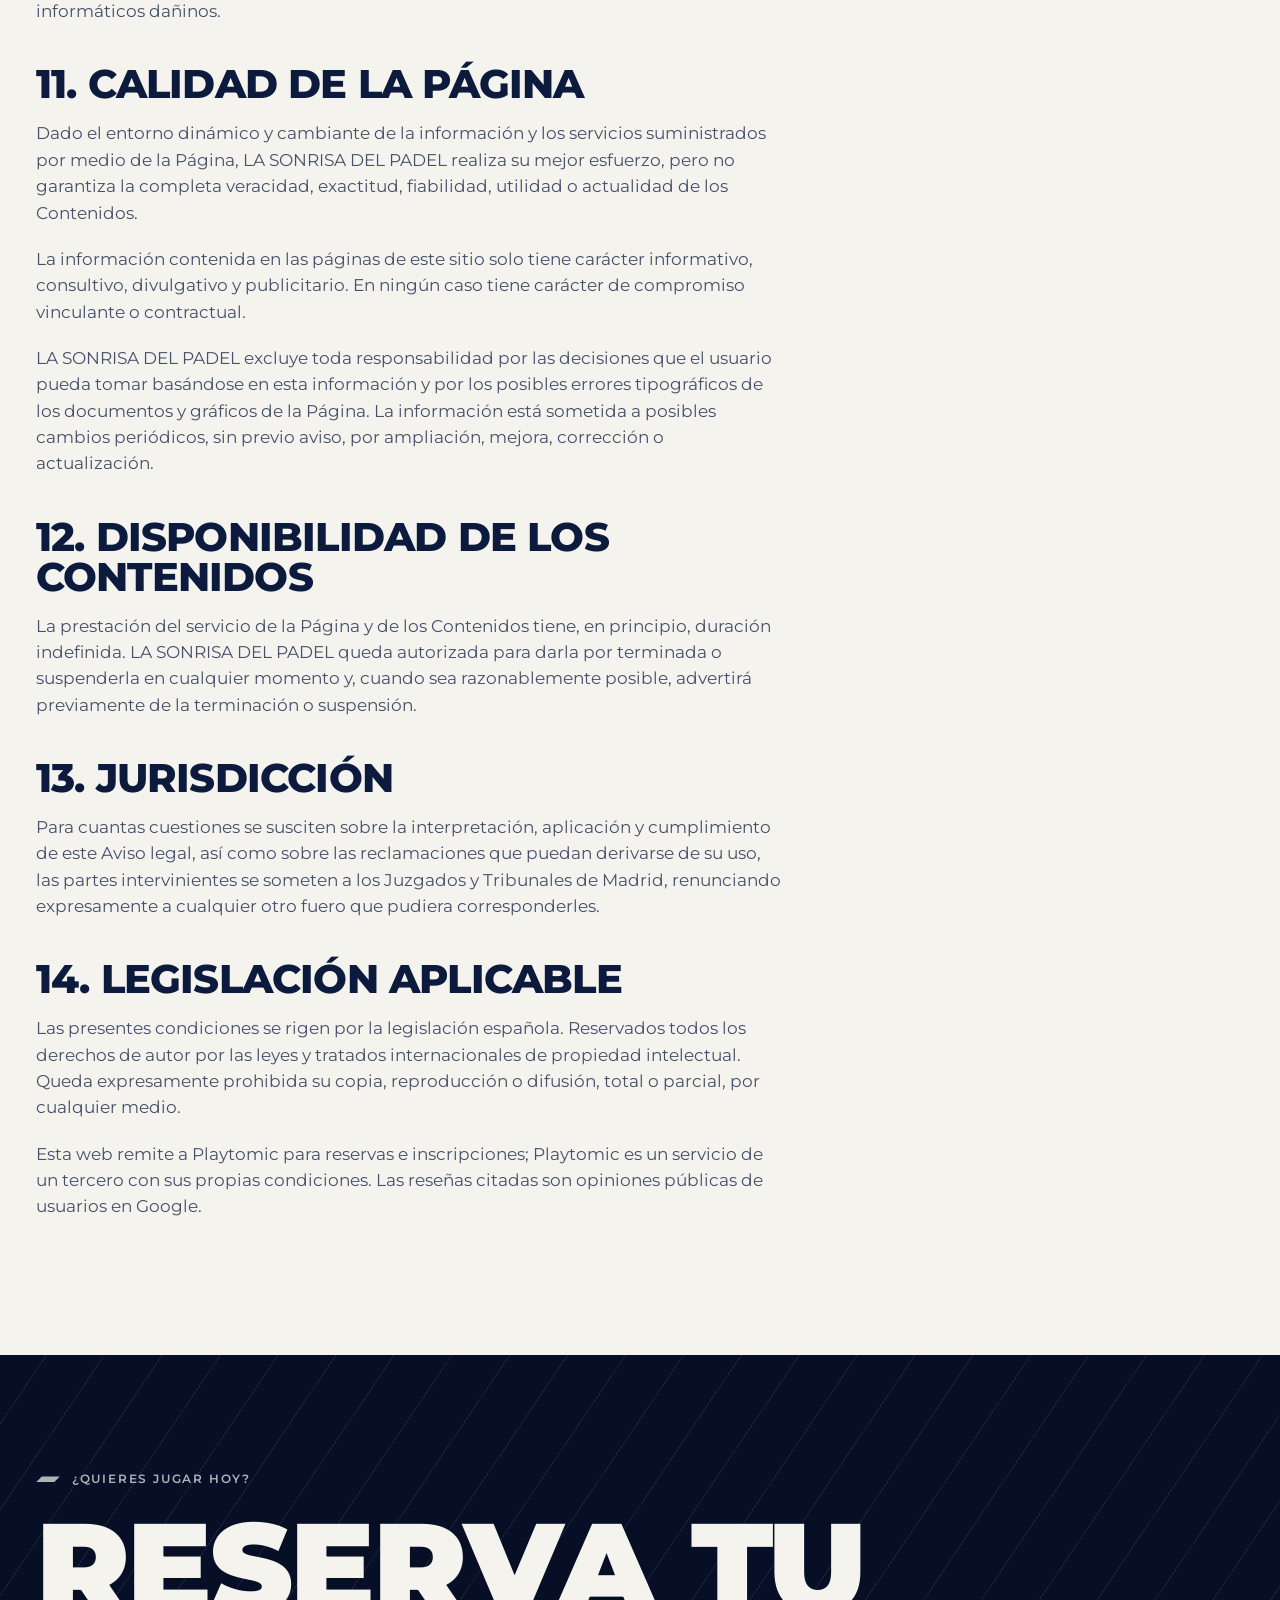
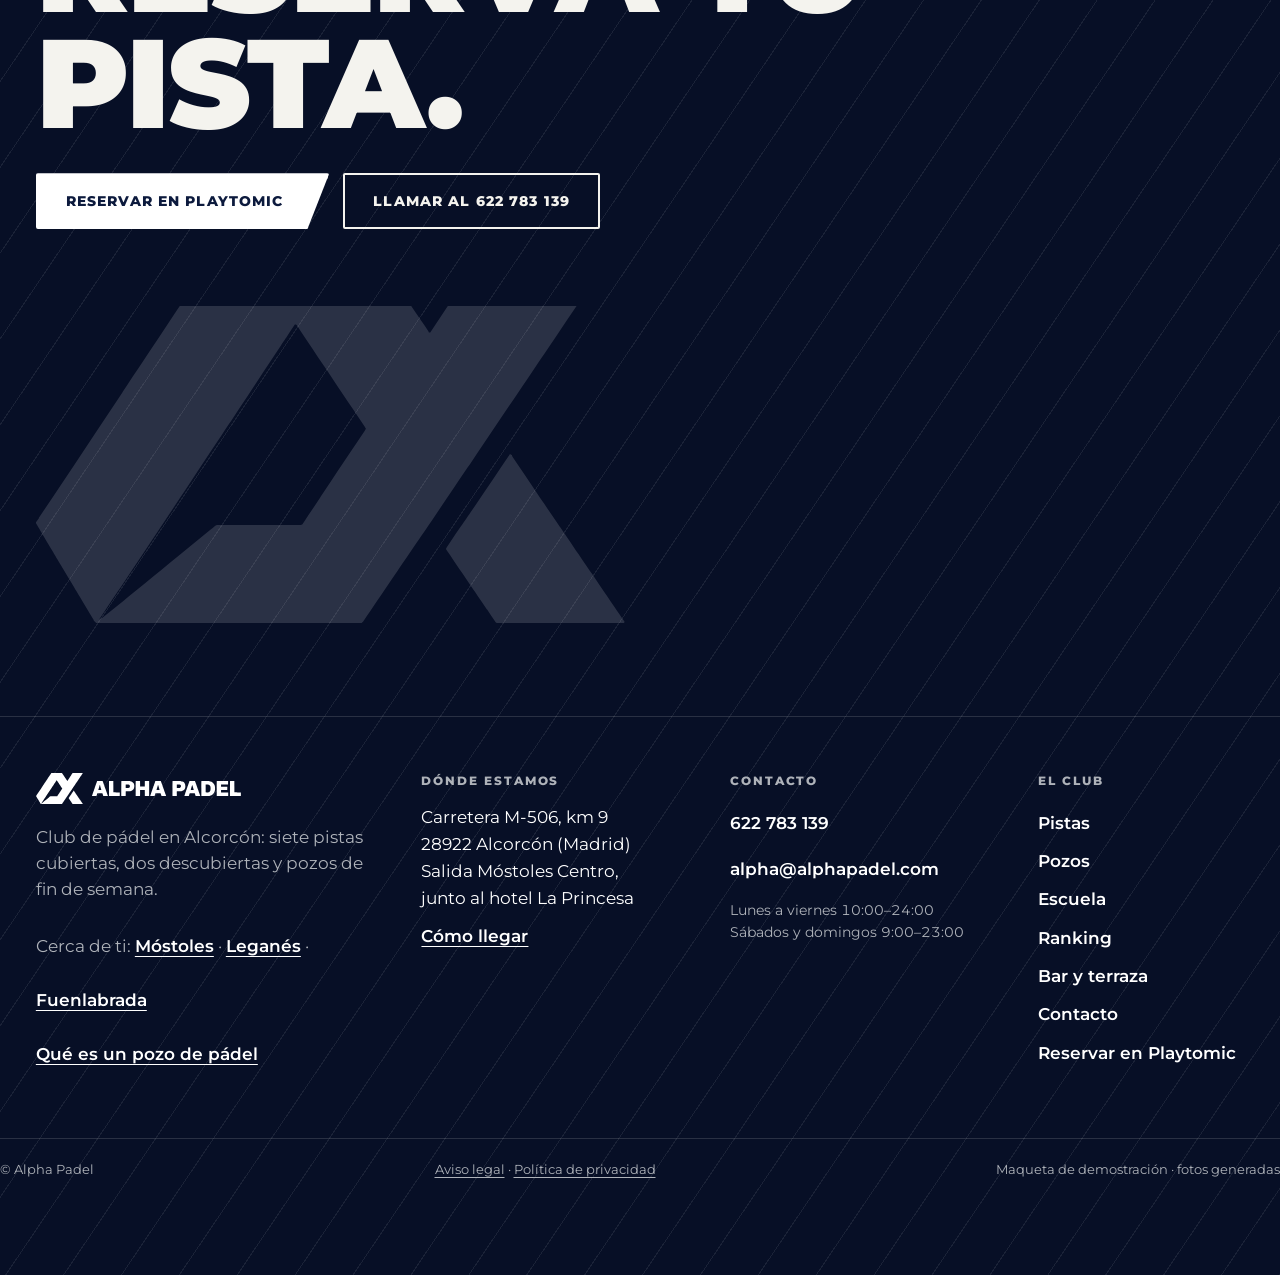
==== commit 1e6b236f: "Add files via upload" ====
--- a/aviso-legal/index.html
+++ b/aviso-legal/index.html
@@ -21,17 +21,26 @@
 <div class="panel" role="dialog" aria-label="Menú"><button class="cerrar" aria-label="Cerrar el menú">×</button>
 <a href="../">Inicio</a><a href="../pistas-y-tarifas/">Pistas</a><a href="../pozos/">Pozos</a><a href="../escuela-de-padel/">Escuela</a><a href="../ranking/">Ranking</a><a href="../bar-y-terraza/">Bar y terraza</a><a href="../contacto/">Contacto</a><a href="https://playtomic.com/clubs/alpha-padel">Reserva en Playtomic</a><a href="tel:+34622783139">Llamar</a></div>
 <main id="principal">
-<section class="port-i prof" style="padding-bottom:48px"><div class="cont" style="display:block"><nav class="mig"><a href="../">Inicio</a> / Aviso legal</nav><h1 class="h1">Aviso legal</h1></div></section><section class="sec"><div class="cont"><article class="art"><h2 class="h2">Titular del sitio</h2>
-<p>Alpha Padel, club de pádel situado en Carretera M-506, km 9, 28922 Alcorcón (Madrid). Teléfono: 622 783 139. Correo electrónico: alpha@alphapadel.com. Los datos de identificación fiscal y registral del titular se facilitan a quien los solicite por correo.</p>
-<h2 class="h2">Objeto</h2><p>Este sitio informa sobre las instalaciones y actividades del club: pistas, pozos, escuela, ranking, bar y terraza. Las reservas y las inscripciones en pozos se gestionan en Playtomic, un servicio de un tercero con sus propias condiciones.</p>
-<h2 class="h2">Propiedad intelectual</h2><p>Los textos, el diseño y las imágenes del sitio pertenecen al titular o se usan con permiso. No se permite su reproducción sin autorización. Las reseñas citadas son opiniones públicas de usuarios en Google, reproducidas con su nombre de pila.</p>
-<h2 class="h2">Responsabilidad</h2><p>El titular procura que la información sea exacta y está al día, pero no garantiza que no haya errores. Los precios y la disponibilidad de pistas y pozos son los que figuran en Playtomic en cada momento.</p>
-<h2 class="h2">Enlaces a terceros</h2><p>El sitio enlaza con Playtomic y Google Maps. El titular no controla esos sitios ni responde de su contenido.</p>
-<h2 class="h2">Legislación</h2><p>Este aviso se rige por la legislación española.</p></article></div></section></main>
+<section class="port-i prof" style="padding-bottom:48px"><div class="cont" style="display:block"><nav class="mig"><a href="../">Inicio</a> / Aviso legal</nav><h1 class="h1">Aviso legal</h1></div></section><section class="sec"><div class="cont"><article class="art"><h2 class="h2">Aviso legal e información sobre las condiciones de uso del sitio web</h2><p>En cumplimiento con el deber de información estipulado en el artículo 10 de la Ley 34/2002, de 11 de julio, de Servicios de la Sociedad de la Información y del Comercio Electrónico, LA SONRISA DEL PADEL, en calidad de titular del sitio web www.alphapadel.com, hace constar:</p>
+<h2 class="h2">1. Datos identificativos</h2><p><b>Denominación social:</b> LA SONRISA DEL PADEL (nombre comercial Alpha Padel)</p><p><b>Domicilio social:</b> Carretera M-506, km 9, 28922 Alcorcón</p><p><b>CIF:</b> B87530192</p><p><b>Correo electrónico:</b> alpha@alphapadel.com</p><p><b>Registro Mercantil de Madrid:</b> tomo 34616, folio 153, sección 8, hoja M-622788, inscripción 2</p><p>La presente información regula las condiciones de uso, las limitaciones de responsabilidad y las obligaciones que asumen los usuarios de la página web publicada bajo el dominio www.alphapadel.com.</p>
+<h2 class="h2">2. Definiciones</h2><p><b>Página:</b> dominio www.alphapadel.com, puesto a disposición de los usuarios de Internet.</p><p><b>Usuario:</b> persona física o jurídica que utiliza o navega por la Página.</p><p><b>Contenido:</b> las páginas que conforman la totalidad del dominio www.alphapadel.com, con la información y los servicios que LA SONRISA DEL PADEL pone a disposición de los usuarios: mensajes, textos, fotografías, gráficos, iconos, logos, tecnología, enlaces, dibujos, archivos de sonido o imagen, grabaciones, software, aspecto, diseño gráfico, códigos fuente y, en general, cualquier material contenido en la Página.</p><p><b>Web:</b> sistema de acceso a la información vía Internet, configurado mediante páginas en lenguaje HTML o similar y mecanismos de programación como JavaScript o PHP. Las páginas diseñadas y publicadas bajo un dominio son el resultado de la información que el titular pone a disposición de los usuarios.</p><p><b>Hiperenlace:</b> técnica por la cual un usuario navega por diferentes páginas de la Web, o por Internet, con un simple clic sobre un texto, icono, botón o indicativo que contiene el enlace.</p><p><b>Cookies:</b> medio técnico para el seguimiento de la navegación en los sitios web; son pequeños ficheros de texto que se escriben en el ordenador del usuario. LA SONRISA DEL PADEL avisará oportuna y fehacientemente de su utilización en el momento en que se implanten en la Página.</p>
+<h2 class="h2">3. Usuarios y condiciones de uso</h2><p>El acceso y el uso de este sitio web, www.alphapadel.com, atribuye la condición de usuario, que acepta, desde dicho acceso o uso, los presentes términos sin reservas de todas y cada una de las cláusulas y condiciones generales del Aviso legal.</p><p>Si el usuario no estuviera conforme con ellas, se abstendrá de utilizar la Página.</p>
+<h2 class="h2">4. Uso del sitio web</h2><p>www.alphapadel.com proporciona acceso a artículos, informaciones y datos (en adelante, los Contenidos) propiedad de LA SONRISA DEL PADEL. El usuario asume la responsabilidad del uso de la web.</p><p>Algunas páginas del sitio pueden permitir la participación mediante comentarios. El usuario se compromete y acepta hacer un uso adecuado de los contenidos que www.alphapadel.com ofrece y a no emplearlos para: (i) incurrir en actividades ilícitas, ilegales o contrarias a la buena fe y al orden público; (ii) difundir contenidos o propaganda de carácter racista, xenófobo, pornográfico ilegal, de apología del terrorismo o atentatorio contra los derechos humanos; (iii) provocar daños en los sistemas físicos y lógicos de www.alphapadel.com, de sus proveedores o de terceras personas, ni introducir o difundir en la red virus informáticos u otros sistemas susceptibles de provocarlos; (iv) intentar acceder o utilizar las cuentas de correo electrónico de otros usuarios, ni modificar o manipular sus mensajes; (v) en definitiva, a respetar la legislación aplicable, la moral y las buenas costumbres generalmente aceptadas, el orden público y las presentes condiciones generales.</p><p>El usuario se obliga a no utilizar ninguno de los Contenidos con fines o efectos ilícitos, prohibidos por el Aviso legal o por la legislación vigente, lesivos de los derechos e intereses de terceros, o que de cualquier forma puedan dañar, inutilizar, sobrecargar, deteriorar o impedir la normal utilización de los Contenidos, de los equipos informáticos o de los documentos, archivos y contenidos almacenados en cualquier equipo informático, propio o contratado por LA SONRISA DEL PADEL, de otros usuarios o de cualquier usuario de Internet (hardware y software).</p><p>También se obliga a no transmitir, difundir o poner a disposición de terceros ningún material contenido en la Página (informaciones, textos, datos, mensajes, gráficos, dibujos, archivos de sonido o imagen, fotografías, grabaciones, software, logotipos, marcas, iconos, tecnología, enlaces, diseño gráfico, códigos fuente o cualquier otro al que tuviera acceso), sin que esta enumeración tenga carácter limitativo.</p><p>El usuario no podrá reproducir, copiar, distribuir, poner a disposición ni comunicar públicamente, transformar o modificar los Contenidos, salvo con autorización escrita y expresa de LA SONRISA DEL PADEL, titular de los derechos, o cuando esté legalmente permitido. Tampoco podrá suprimir, manipular o alterar el copyright y demás datos identificativos de la reserva de derechos de LA SONRISA DEL PADEL o de sus titulares, ni las huellas o identificadores digitales y demás medios técnicos establecidos para su reconocimiento.</p><p>Deberá abstenerse de obtener, o intentar obtener, los Contenidos por medios o procedimientos distintos de los puestos a su disposición en las páginas donde se encuentren o de los que se emplean habitualmente en Internet, siempre que no entrañen riesgo de daño o inutilización de la Página o de los Contenidos.</p><p>Asimismo, el usuario reconoce que LA SONRISA DEL PADEL no responderá de las opiniones vertidas por los usuarios, que participan bajo su única y exclusiva responsabilidad; que los comentarios no representan las opiniones de LA SONRISA DEL PADEL, de sus socios o de sus empleados; y que no garantiza la publicación de los contenidos enviados. Los comentarios recibidos serán revisados por un filtro antispam y moderados, en cuanto a su forma, por un administrador del sitio, respetando las libertades democráticas de expresión e información. LA SONRISA DEL PADEL se reserva el derecho de retirar los comentarios que vulneren el respeto a la dignidad de la persona, sean discriminatorios, xenófobos, racistas o pornográficos, atenten contra la juventud o la infancia, el orden o la seguridad pública o, a su juicio, no resulten adecuados para su publicación.</p><p>En cualquier caso, www.alphapadel.com no será responsable de las opiniones vertidas por los usuarios a través del blog u otras herramientas de participación que puedan crearse, conforme a la normativa aplicable.</p>
+<h2 class="h2">5. Política de privacidad y protección de datos</h2><p>LA SONRISA DEL PADEL es consciente de la importancia de la protección de datos y de la privacidad del usuario, y ha implementado una política de tratamiento de datos orientada a proveer la máxima seguridad en el uso y la recogida de los mismos, garantizando el cumplimiento de la normativa vigente. Insiste en la lectura de su <a href="../politica-de-privacidad/">Política de privacidad</a>.</p>
+<h2 class="h2">6. Hiperenlaces</h2><p>Como servicio a los visitantes, el sitio puede incluir hipervínculos a otros sitios que no son operados ni controlados por LA SONRISA DEL PADEL, que no garantiza ni se hace responsable de la licitud, fiabilidad, utilidad, veracidad y actualidad de sus contenidos ni de sus prácticas de privacidad, que pueden diferir de las nuestras.</p><p>Quienes se propongan establecer hiperenlaces entre su página web y www.alphapadel.com deberán cumplir estas condiciones: no se necesita autorización previa cuando el hiperenlace permita únicamente el acceso a la página de inicio, pero no podrá reproducirla de ninguna forma; cualquier otra forma de hiperenlace requerirá autorización expresa e inequívoca por escrito de LA SONRISA DEL PADEL; no se crearán marcos (frames) con las páginas web ni sobre ellas; no se realizarán manifestaciones o indicaciones falsas, inexactas u ofensivas sobre LA SONRISA DEL PADEL, sus directivos, empleados o colaboradores, ni sobre los usuarios o los contenidos; no se declarará ni dará a entender que LA SONRISA DEL PADEL ha autorizado el hiperenlace o ha supervisado o asumido los contenidos de la página en la que se establece; la página que establezca el hiperenlace solo podrá contener lo estrictamente necesario para identificar el destino y no contendrá informaciones o contenidos ilícitos, contrarios a la moral, a las buenas costumbres o al orden público, ni contrarios a derechos de terceros.</p>
+<h2 class="h2">7. Modificación del Aviso legal</h2><p>Con el fin de mejorar las prestaciones del sitio web, LA SONRISA DEL PADEL se reserva la facultad de efectuar, en cualquier momento y sin previo aviso, modificaciones y actualizaciones de la información del sitio, de su configuración y diseño, del presente Aviso legal y de cualesquiera otras condiciones particulares. Por tanto, el usuario debe leer el Aviso legal cada vez que acceda a la Página.</p>
+<h2 class="h2">8. Propiedad intelectual e industrial</h2><p>LA SONRISA DEL PADEL es titular de todos los derechos de propiedad intelectual e industrial de su página web y de los elementos contenidos en ella (imágenes, sonido, audio, vídeo, software, textos, marcas, logotipos, combinaciones de colores, estructura y diseño, selección de materiales, programas de ordenador necesarios para su funcionamiento, acceso y uso, etc.), o lo es de sus licenciantes, con todos los derechos reservados. Cualquier uso no autorizado previamente será considerado un incumplimiento grave de los derechos de propiedad intelectual o industrial.</p><p>El usuario se compromete a respetarlos. Podrá visualizar los elementos de la web e incluso imprimirlos, copiarlos y almacenarlos en su ordenador o en otro soporte físico, única y exclusivamente para su uso personal y privado, y deberá abstenerse de suprimir, alterar, eludir o manipular cualquier dispositivo de protección o sistema de seguridad instalado en las páginas de LA SONRISA DEL PADEL.</p><p>Todas las marcas, nombres comerciales o signos distintivos que aparecen en la Página son propiedad de LA SONRISA DEL PADEL o, en su caso, de terceros que han autorizado su uso, sin que el acceso a la Página o a los Contenidos atribuya al usuario derecho alguno sobre ellos. Quedan expresamente prohibidas la reproducción, la distribución y la comunicación pública, incluida su puesta a disposición, de la totalidad o de parte de los contenidos de esta página web con fines comerciales, en cualquier soporte y por cualquier medio técnico, sin autorización de LA SONRISA DEL PADEL. La utilización no autorizada de la información de esta web, así como la lesión de los derechos de propiedad intelectual o industrial, dará lugar a las responsabilidades legalmente establecidas.</p>
+<h2 class="h2">9. Cookies</h2><p>LA SONRISA DEL PADEL informa de que podrá utilizar cookies para elaborar estadísticas de utilización del sitio web y para reconocer al usuario en sus próximas visitas. En todo caso, el usuario puede configurar su navegador para no permitir el uso de cookies. Insiste en la lectura de la <a href="../politica-de-privacidad/">Política de privacidad</a>, donde se detalla su uso.</p>
+<h2 class="h2">10. Disponibilidad de la página</h2><p>LA SONRISA DEL PADEL no garantiza la inexistencia de interrupciones o errores en el acceso a la Página o a sus Contenidos, ni que estén actualizados, aunque desarrollará sus mejores esfuerzos para evitarlos, subsanarlos o actualizarlos. No se responsabiliza de los daños o perjuicios de cualquier tipo que traigan causa de fallos o desconexiones en las redes de telecomunicaciones que produzcan la suspensión, cancelación o interrupción del servicio.</p><p>Excluye, con las excepciones previstas en la legislación vigente, cualquier responsabilidad por los daños y perjuicios de toda naturaleza debidos a la falta de disponibilidad, continuidad o calidad del funcionamiento de la Página y de los Contenidos, o al incumplimiento de la expectativa de utilidad que los usuarios hubieran podido atribuirles.</p><p>La función de los hiperenlaces de esta web es exclusivamente informar al usuario de la existencia de otras webs con información sobre la materia; no constituyen sugerencia ni recomendación alguna.</p><p>LA SONRISA DEL PADEL tampoco se hace responsable de los errores de seguridad que se puedan producir ni de los daños que puedan causarse al sistema informático del usuario (hardware y software) o a sus ficheros o documentos, como consecuencia de la presencia de un virus en el ordenador utilizado para la conexión a los servicios y contenidos del sitio, o de un mal funcionamiento del navegador o del uso de versiones no actualizadas. Tampoco de los contenidos de las páginas enlazadas, del funcionamiento o utilidad de los hiperenlaces ni de su resultado, ni garantiza la ausencia de virus u otros elementos dañinos en ellas. Corresponde al usuario disponer de herramientas adecuadas para la detección y desinfección de programas informáticos dañinos.</p>
+<h2 class="h2">11. Calidad de la página</h2><p>Dado el entorno dinámico y cambiante de la información y los servicios suministrados por medio de la Página, LA SONRISA DEL PADEL realiza su mejor esfuerzo, pero no garantiza la completa veracidad, exactitud, fiabilidad, utilidad o actualidad de los Contenidos.</p><p>La información contenida en las páginas de este sitio solo tiene carácter informativo, consultivo, divulgativo y publicitario. En ningún caso tiene carácter de compromiso vinculante o contractual.</p><p>LA SONRISA DEL PADEL excluye toda responsabilidad por las decisiones que el usuario pueda tomar basándose en esta información y por los posibles errores tipográficos de los documentos y gráficos de la Página. La información está sometida a posibles cambios periódicos, sin previo aviso, por ampliación, mejora, corrección o actualización.</p>
+<h2 class="h2">12. Disponibilidad de los contenidos</h2><p>La prestación del servicio de la Página y de los Contenidos tiene, en principio, duración indefinida. LA SONRISA DEL PADEL queda autorizada para darla por terminada o suspenderla en cualquier momento y, cuando sea razonablemente posible, advertirá previamente de la terminación o suspensión.</p>
+<h2 class="h2">13. Jurisdicción</h2><p>Para cuantas cuestiones se susciten sobre la interpretación, aplicación y cumplimiento de este Aviso legal, así como sobre las reclamaciones que puedan derivarse de su uso, las partes intervinientes se someten a los Juzgados y Tribunales de Madrid, renunciando expresamente a cualquier otro fuero que pudiera corresponderles.</p>
+<h2 class="h2">14. Legislación aplicable</h2><p>Las presentes condiciones se rigen por la legislación española. Reservados todos los derechos de autor por las leyes y tratados internacionales de propiedad intelectual. Queda expresamente prohibida su copia, reproducción o difusión, total o parcial, por cualquier medio.</p><p>Esta web remite a Playtomic para reservas e inscripciones; Playtomic es un servicio de un tercero con sus propias condiciones. Las reseñas citadas son opiniones públicas de usuarios en Google.</p>
+</article></div></section></main>
 <footer class="pie prof"><div class="cont">
 <p class="eti">¿Quieres jugar hoy?</p>
 <p class="cierre">Reserva tu pista.</p>
-<div class="grupo"><a class="btn" href="https://playtomic.com/clubs/alpha-padel" rel="noopener"><span>Reservar en Playtomic</span></a><a class="btn sec2" href="tel:+34622783139"><span>Llamar al 622 783 139</span></a></div>
+<div class="grupo"><a class="btn" href="https://playtomic.com/clubs/alpha-padel" rel="noopener" target="_blank"><span>Reservar en Playtomic</span></a><a class="btn sec2" href="tel:+34622783139"><span>Llamar al 622 783 139</span></a></div>
 </div>
 <div class="pie-a" aria-hidden="true"><img src="../imagenes/simbolo-blanco.svg" alt="" width="640" height="640"></div>
 <div class="cont pie-f">
--- a/css/estilo.css
+++ b/css/estilo.css
@@ -332,3 +332,32 @@
 .art .grupo{margin-top:32px}
 .pie-f .pf-z{margin-top:16px;line-height:1.9}
 .cab nav a[aria-current=page]{text-decoration:underline;text-underline-offset:8px}
+
+
+/* mapa con pátina azul: se revela al pasar el ratón, al hacer clic o al llegar al centro de la pantalla */
+.mapa-v{--rv:var(--rv-s,0);position:relative;display:block;overflow:hidden;padding:0;background:var(--ap-marino);aspect-ratio:4/3;width:100%;min-width:0;isolation:isolate}
+@media (max-width:767px){.mapa-v{aspect-ratio:1/1}}
+.mapa-v iframe{position:absolute;inset:0;width:100%;height:100%;border:0;display:block;pointer-events:none}
+.mapa-v.act iframe{pointer-events:auto}
+.mapa-v .velo{position:absolute;inset:0;z-index:1;pointer-events:none;background:var(--ap-marino);mix-blend-mode:color;opacity:calc(1 - var(--rv));transition:opacity .5s var(--ease,cubic-bezier(.22,1,.36,1))}
+.mapa-v::after{content:"";position:absolute;inset:0;z-index:1;pointer-events:none;background:var(--ap-marino);mix-blend-mode:multiply;opacity:calc(.28 * (1 - var(--rv)));transition:opacity .5s var(--ease,cubic-bezier(.22,1,.36,1))}
+.mapa-v:hover,.mapa-v.act{--rv:1}
+.mapa-v .mapa-ayuda{position:absolute;left:16px;top:16px;z-index:2;pointer-events:none;background:var(--ap-marino);color:#fff;font-weight:800;font-size:12px;letter-spacing:.08em;text-transform:uppercase;padding:8px 12px;transition:opacity .3s}
+.mapa-v.act .mapa-ayuda{opacity:0}
+.mapa-v .mapa-enl{position:absolute;right:16px;bottom:16px;z-index:2;min-height:44px;height:auto;padding-block:10px}
+@media (hover:none){.mapa-v .mapa-ayuda{display:none}.mapa-v iframe{pointer-events:none!important}}
+@media (prefers-reduced-motion:reduce){.mapa-v .velo,.mapa-v::after{transition:none}}
+.mapa-v .mapa-enl{background:#fff;color:var(--ap-marino);border-color:#fff}
+.mapa-v .mapa-enl span{color:var(--ap-marino)}
+
+/* Cabecera clara con foto (prueba B) */
+.portada.clara{background:var(--ap-blanco-pista);color:var(--ap-marino);padding-bottom:clamp(48px,6vw,88px)}
+.portada.clara::after{background:repeating-linear-gradient(-56deg,rgba(12,26,61,.05) 0 1px,transparent 1px 48px)}
+.portada.clara .cont{align-items:center;gap:clamp(24px,4vw,64px)}
+.portada.clara .txt{color:var(--ap-texto-2)}
+.portada.clara .eti{color:var(--ap-texto-2)}
+.hero-foto{position:relative;padding-bottom:56px}
+.hero-foto>.foto{aspect-ratio:4/5;max-height:620px;width:100%;clip-path:polygon(var(--k,12%) 0,100% 0,calc(100% - var(--k,12%)) 100%,0 100%)}
+.hero-foto>.foto img{width:100%;height:100%;object-fit:cover}
+.hero-foto .estado{position:absolute;left:-24px;bottom:0;width:min(340px,86%);box-shadow:0 18px 40px rgba(12,26,61,.18);background:#fff}
+@media(max-width:1023px){.hero-foto>.foto{aspect-ratio:4/3;max-height:none}.hero-foto .estado{left:12px;right:12px;width:auto}}
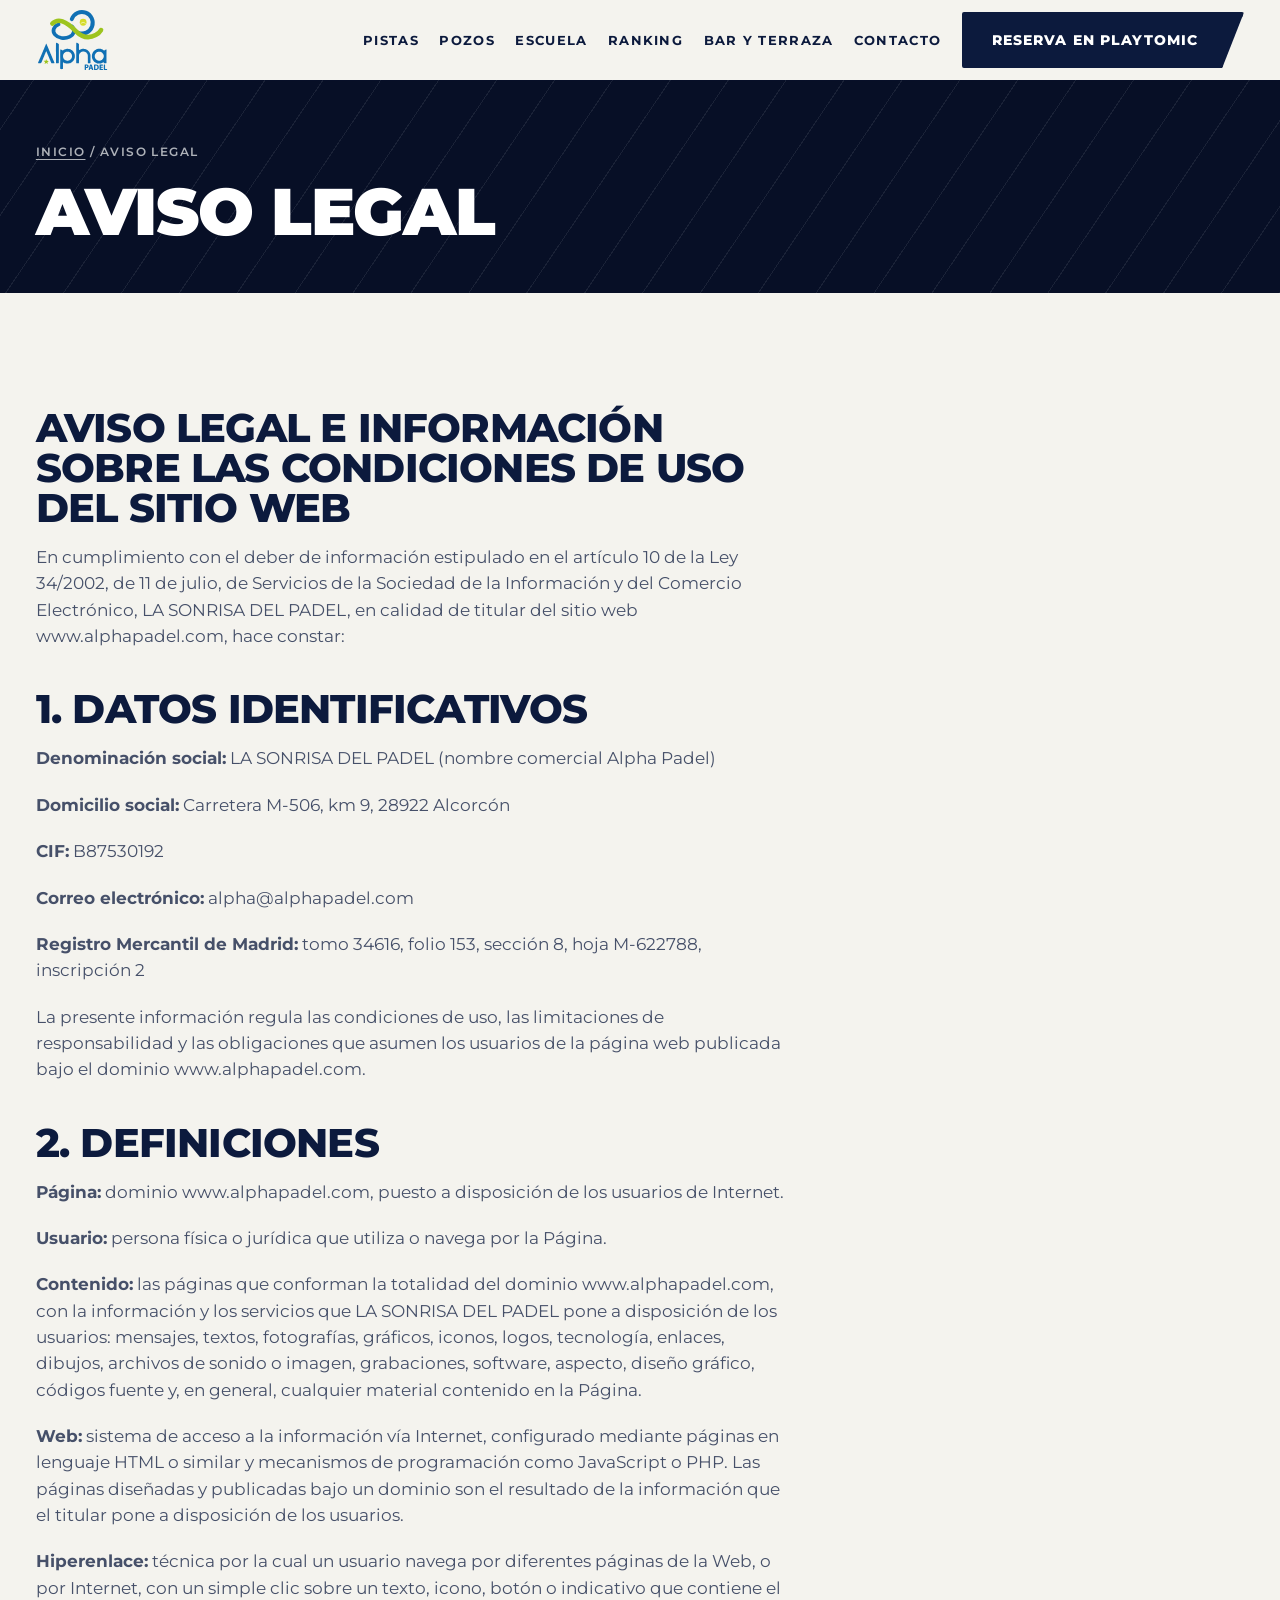
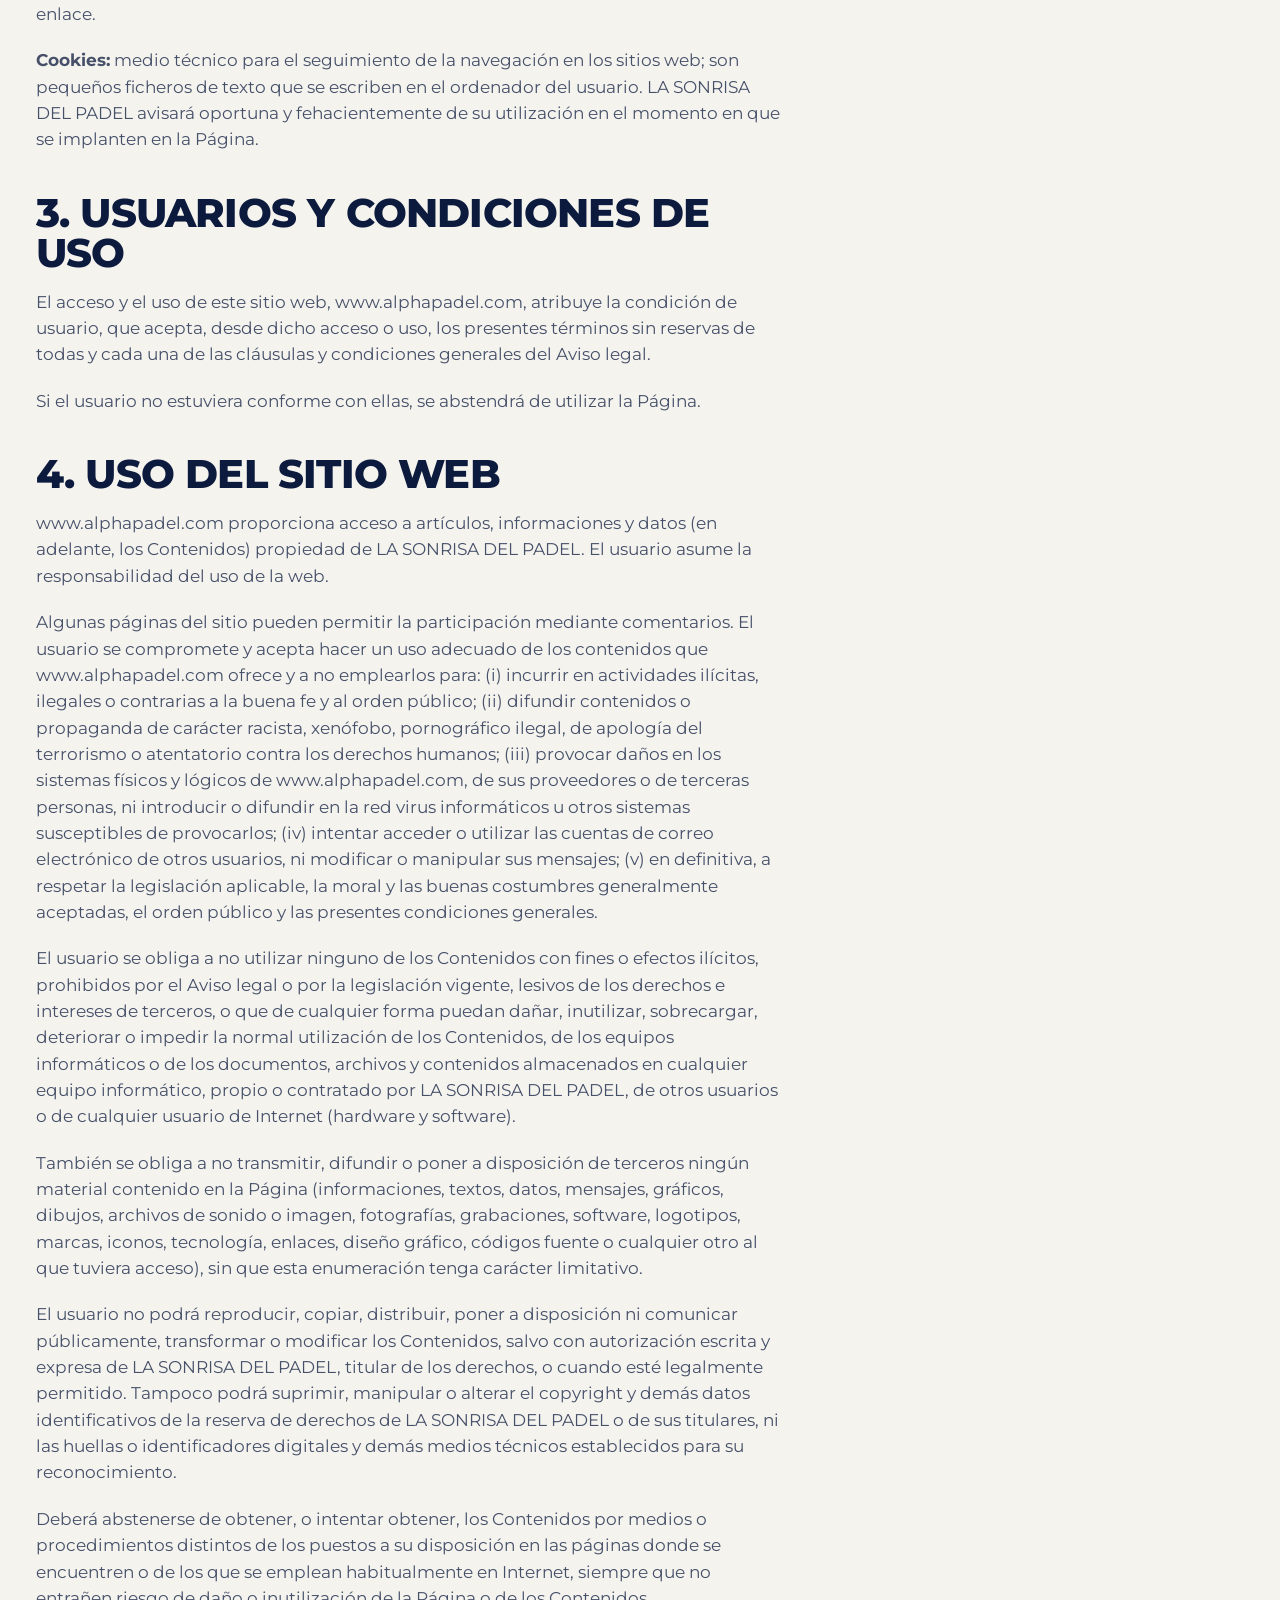
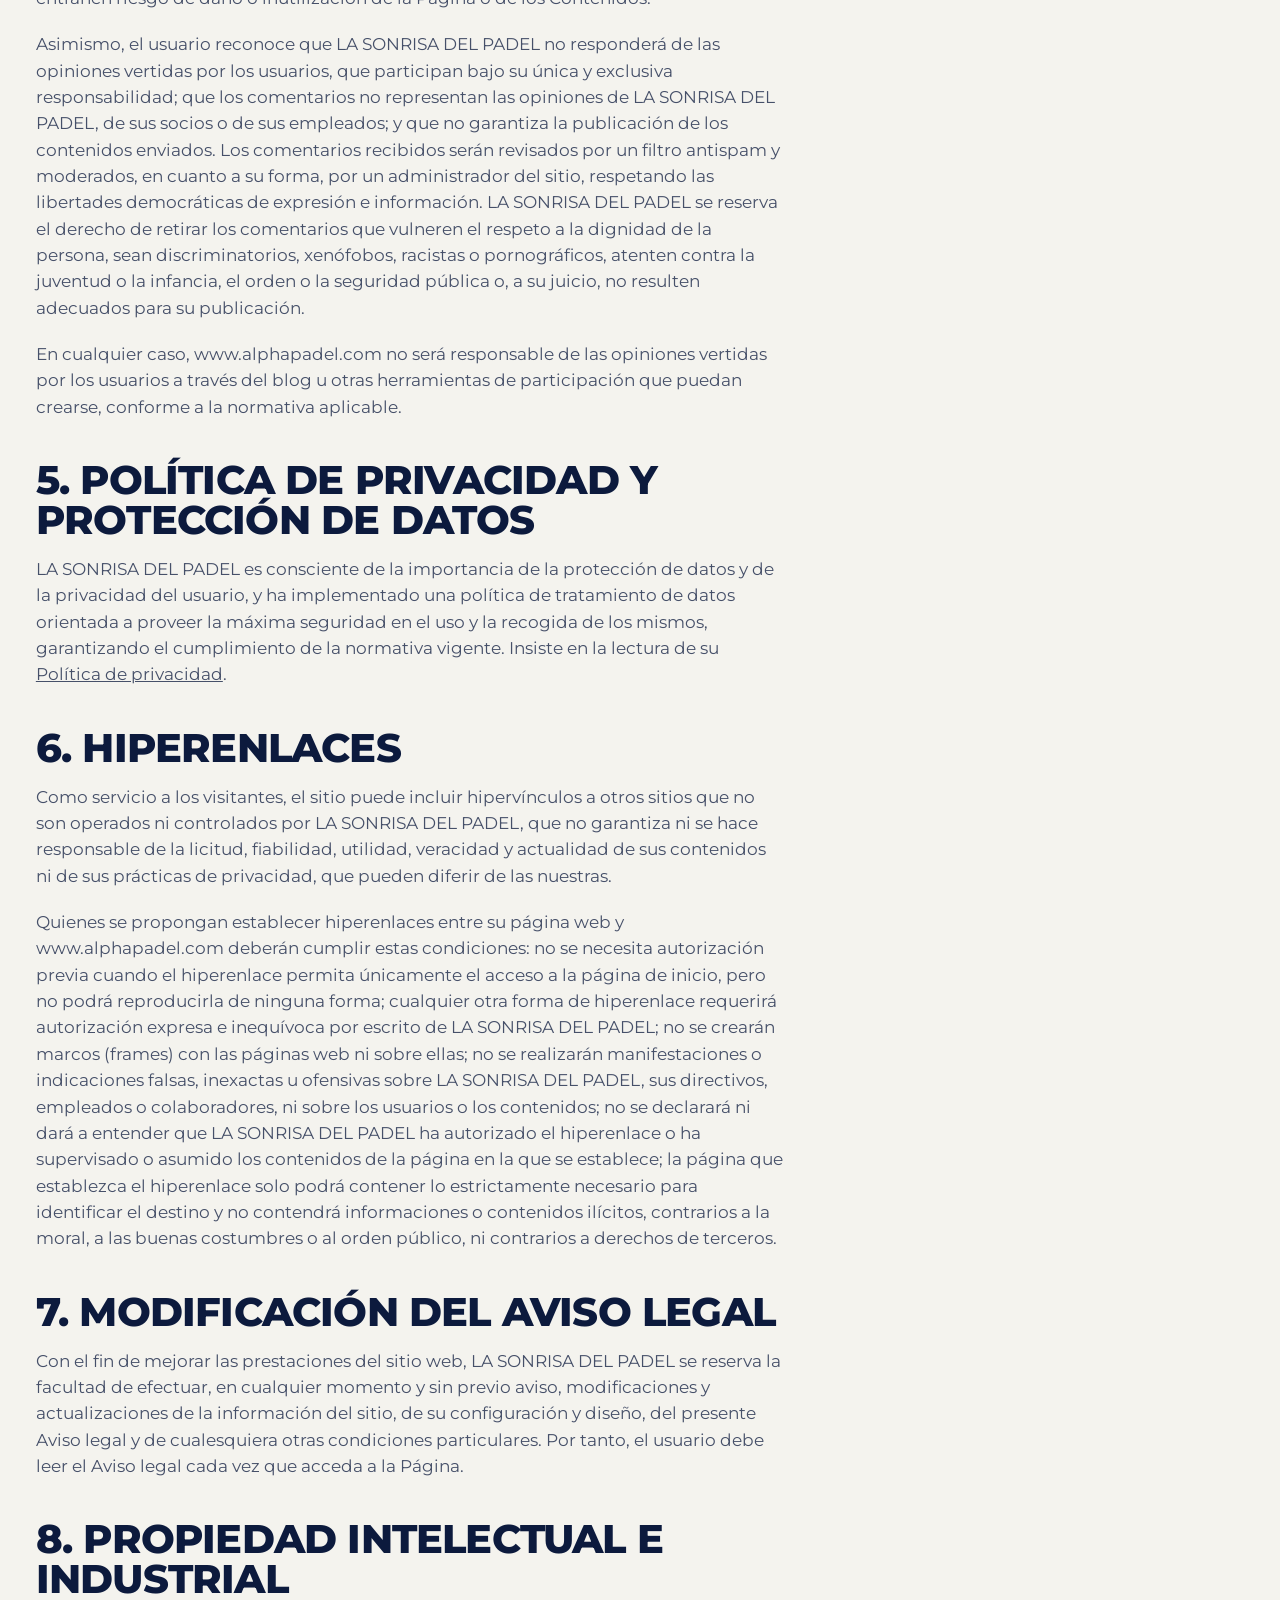
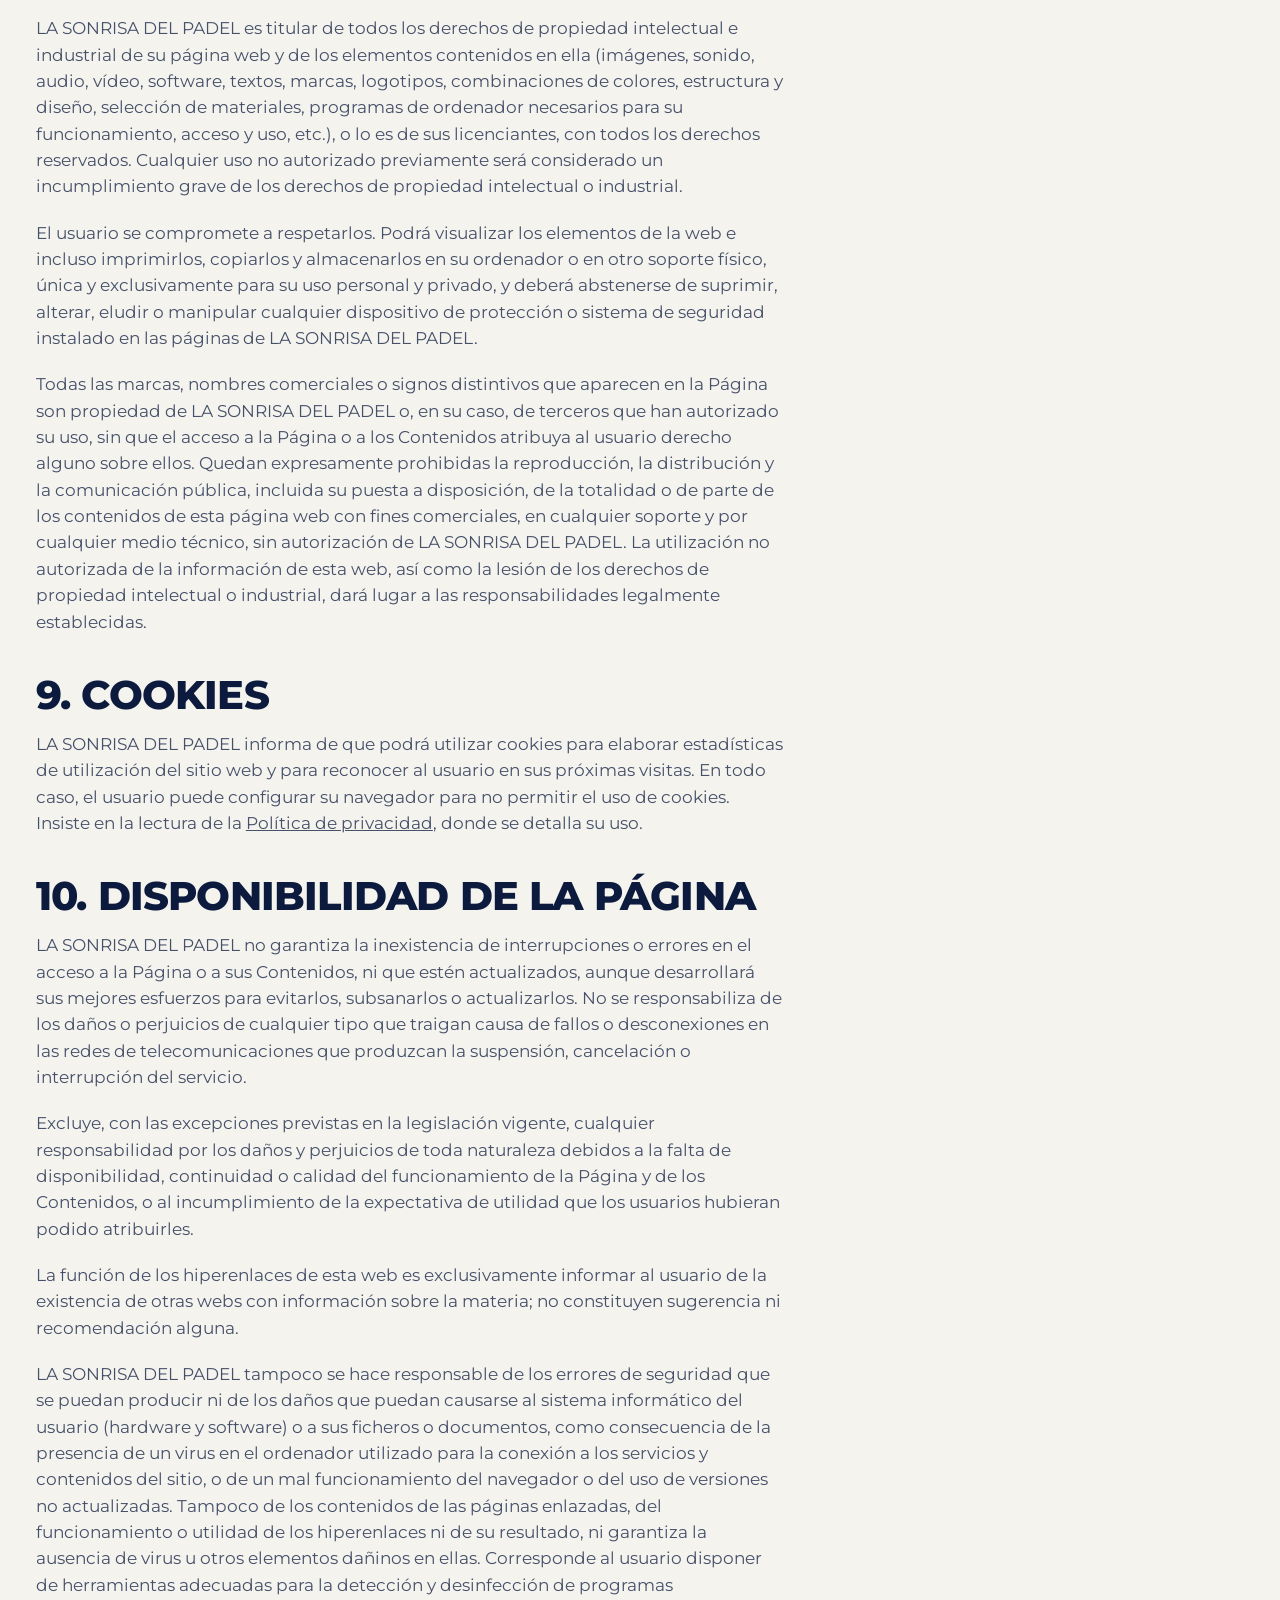
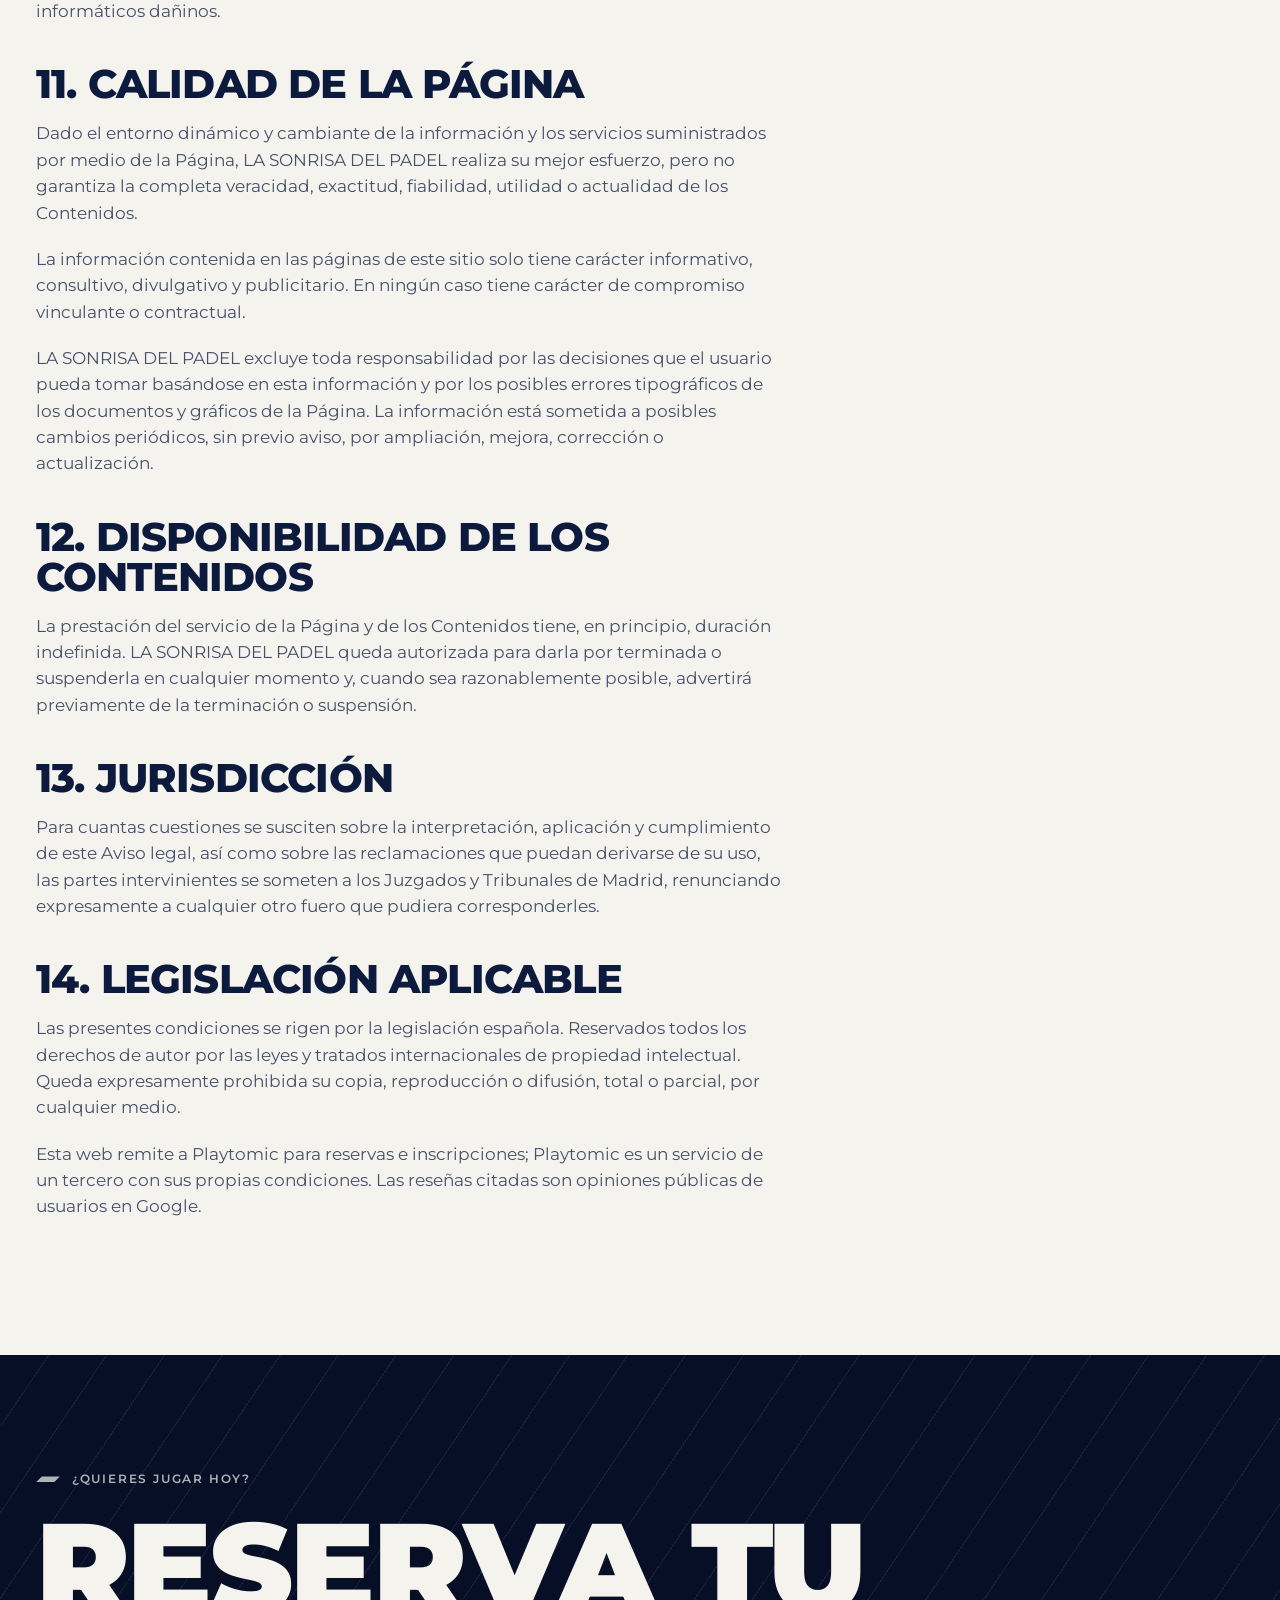
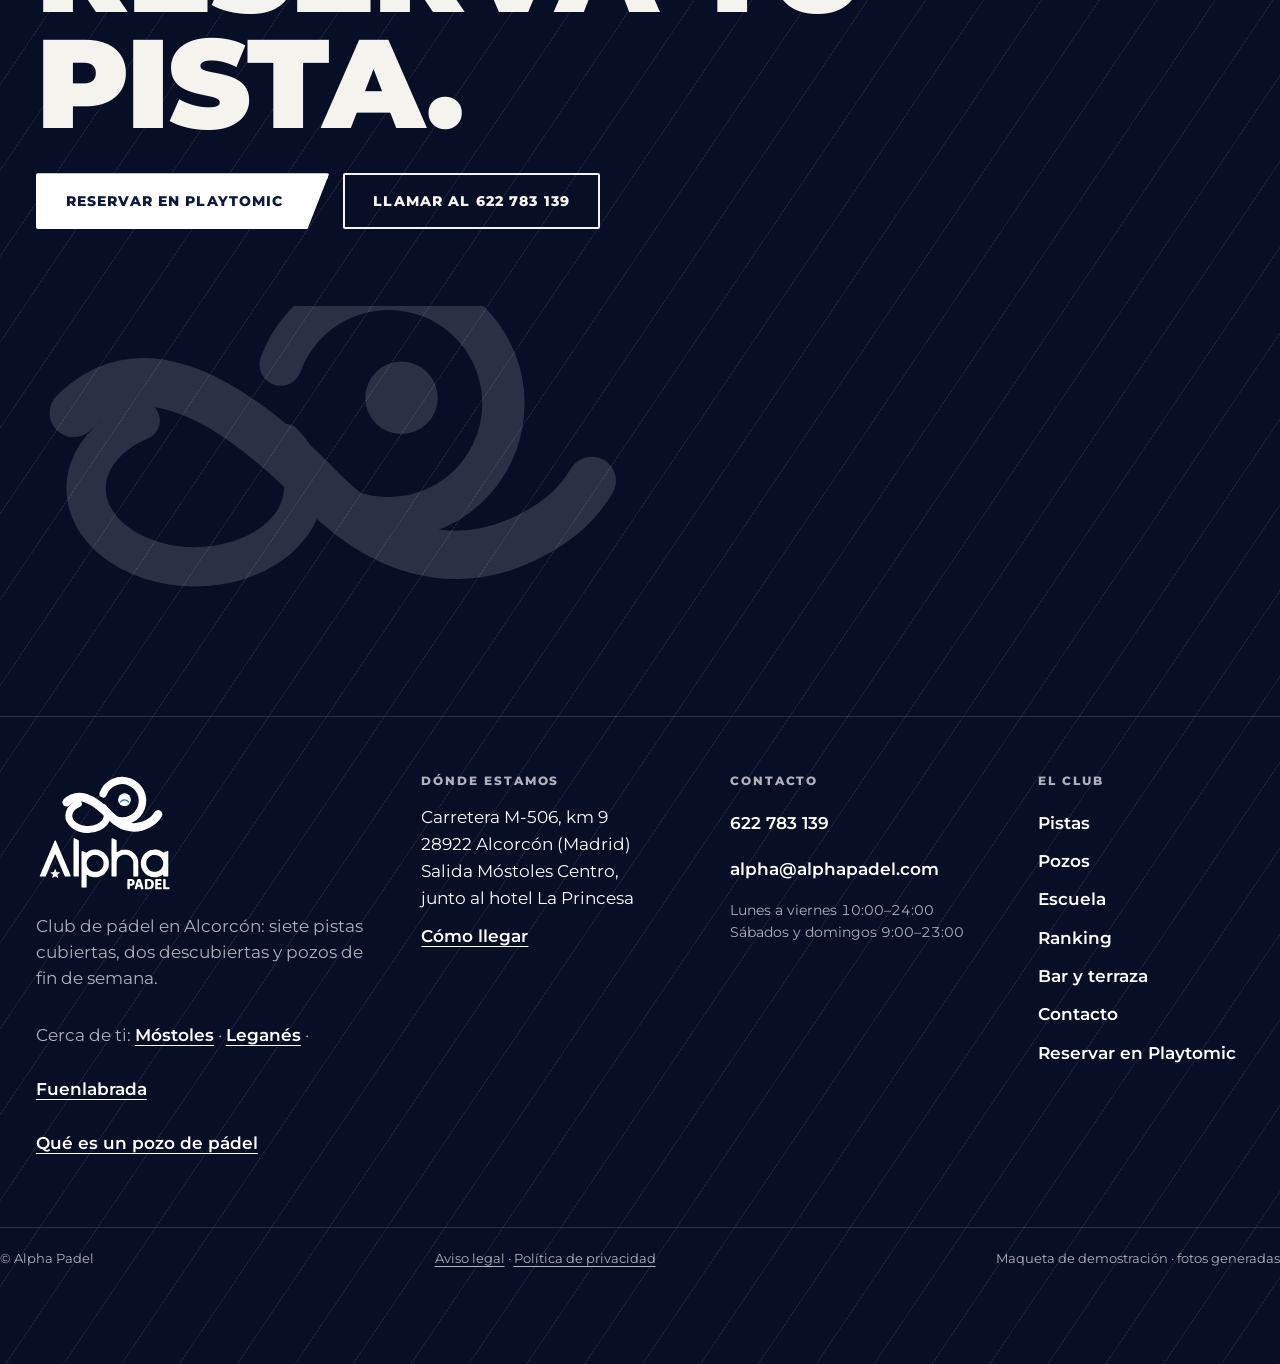
==== commit 8f6ce92b: "Add files via upload" ====
--- a/aviso-legal/index.html
+++ b/aviso-legal/index.html
@@ -6,7 +6,7 @@
 <title>Aviso legal · Alpha Padel</title>
 <meta name="description" content="Aviso legal de Alpha Padel, club de pádel en Alcorcón.">
 <meta name="robots" content="noindex">
-<link rel="icon" href="../imagenes/favicon.svg" type="image/svg+xml">
+<link rel="icon" href="../imagenes/simbolo-original.svg" type="image/svg+xml">
 <link rel="preload" href="../fonts/Montserrat-Variable.woff2" as="font" type="font/woff2" crossorigin>
 <link rel="stylesheet" href="../css/estilo.css">
 <script type="application/ld+json">{"@context": "https://schema.org", "@type": "SportsActivityLocation", "name": "Alpha Padel", "telephone": "+34622783139", "email": "alpha@alphapadel.com", "url": "https://alphapadel.com/", "description": "Club de pádel en Alcorcón: siete pistas cubiertas, dos descubiertas y pozos de fin de semana.", "address": {"@type": "PostalAddress", "streetAddress": "Carretera M-506, km 9", "postalCode": "28922", "addressLocality": "Alcorcón", "addressRegion": "Madrid", "addressCountry": "ES"}, "openingHoursSpecification": [{"@type": "OpeningHoursSpecification", "dayOfWeek": ["Monday", "Tuesday", "Wednesday", "Thursday", "Friday"], "opens": "10:00", "closes": "24:00"}, {"@type": "OpeningHoursSpecification", "dayOfWeek": ["Saturday", "Sunday"], "opens": "09:00", "closes": "23:00"}]}</script>
@@ -14,7 +14,7 @@
 <body>
 <a class="sr" href="#principal">Saltar al contenido</a>
 <header class="cab"><div class="cont">
-<a class="logo" href="../" aria-label="Alpha Padel, inicio"><img src="../imagenes/logo-horizontal-blanco.svg" alt="Alpha Padel" width="238" height="36"></a>
+<a class="logo" href="../" aria-label="Alpha Padel, inicio"><img src="../imagenes/logo-original-color.svg" alt="Alpha Padel" width="73" height="64"></a>
 <nav aria-label="Principal"><a href="../pistas-y-tarifas/">Pistas</a><a href="../pozos/">Pozos</a><a href="../escuela-de-padel/">Escuela</a><a href="../ranking/">Ranking</a><a href="../bar-y-terraza/">Bar y terraza</a><a href="../contacto/">Contacto</a><a class="btn" href="https://playtomic.com/clubs/alpha-padel" rel="noopener"><span>Reserva en Playtomic</span></a></nav>
 <button class="menu-b" aria-label="Abrir el menú" aria-expanded="false"><i></i><i></i></button>
 </div></header>
@@ -42,9 +42,9 @@
 <p class="cierre">Reserva tu pista.</p>
 <div class="grupo"><a class="btn" href="https://playtomic.com/clubs/alpha-padel" rel="noopener" target="_blank"><span>Reservar en Playtomic</span></a><a class="btn sec2" href="tel:+34622783139"><span>Llamar al 622 783 139</span></a></div>
 </div>
-<div class="pie-a" aria-hidden="true"><img src="../imagenes/simbolo-blanco.svg" alt="" width="640" height="640"></div>
+<div class="pie-a" aria-hidden="true"><img src="../imagenes/simbolo-original.svg" alt="" width="640" height="640"></div>
 <div class="cont pie-f">
-<div class="pf-m"><img src="../imagenes/logo-horizontal-blanco.svg" alt="Alpha Padel" width="205" height="31"><p>Club de pádel en Alcorcón: siete pistas cubiertas, dos descubiertas y pozos de fin de semana.</p><p class="pf-z">Cerca de ti: <a class="enl" href="../padel-mostoles/">Móstoles</a> · <a class="enl" href="../padel-leganes/">Leganés</a> · <a class="enl" href="../padel-fuenlabrada/">Fuenlabrada</a><br><a class="enl" href="../blog/que-es-un-pozo-de-padel/">Qué es un pozo de pádel</a></p></div>
+<div class="pf-m"><img src="../imagenes/logo-original-blanco.svg" alt="Alpha Padel" width="137" height="120"><p>Club de pádel en Alcorcón: siete pistas cubiertas, dos descubiertas y pozos de fin de semana.</p><p class="pf-z">Cerca de ti: <a class="enl" href="../padel-mostoles/">Móstoles</a> · <a class="enl" href="../padel-leganes/">Leganés</a> · <a class="enl" href="../padel-fuenlabrada/">Fuenlabrada</a><br><a class="enl" href="../blog/que-es-un-pozo-de-padel/">Qué es un pozo de pádel</a></p></div>
 <div><h2>Dónde estamos</h2><address>Carretera M-506, km 9<br>28922 Alcorcón (Madrid)<br>Salida Móstoles Centro,<br>junto al hotel La Princesa</address><p><a class="enl" href="https://www.google.com/maps?cid=16412759027479425247" rel="noopener">Cómo llegar</a></p></div>
 <div><h2>Contacto</h2><p><a href="tel:+34622783139">622 783 139</a></p><p><a href="mailto:alpha@alphapadel.com">alpha@alphapadel.com</a></p><p class="pf-h">Lunes a viernes 10:00–24:00<br>Sábados y domingos 9:00–23:00</p></div>
 <div><h2>El club</h2><ul><li><a href="../pistas-y-tarifas/">Pistas</a></li><li><a href="../pozos/">Pozos</a></li><li><a href="../escuela-de-padel/">Escuela</a></li><li><a href="../ranking/">Ranking</a></li><li><a href="../bar-y-terraza/">Bar y terraza</a></li><li><a href="../contacto/">Contacto</a></li><li><a href="https://playtomic.com/clubs/alpha-padel" rel="noopener">Reservar en Playtomic</a></li></ul></div>
--- a/css/estilo.css
+++ b/css/estilo.css
@@ -57,7 +57,7 @@
 .cab{position:fixed;inset:0 0 auto 0;z-index:50;height:var(--cab);background:var(--ap-marino);color:#fff;transition:height .3s var(--ease)}
 .cab.baja{--cab:68px;height:68px}
 .cab .cont{height:100%;display:flex;align-items:center;justify-content:space-between;gap:24px}
-.cab .logo img{width:238px;height:36px}
+.cab .logo img{width:73px;height:64px}
 .cab nav{display:flex;align-items:center;gap:clamp(14px,1.6vw,28px)}
 .cab nav a:not(.btn){font-weight:700;font-size:13px;letter-spacing:.1em;text-transform:uppercase;text-decoration:none}
 .cab nav a:not(.btn):hover{text-decoration:underline;text-underline-offset:6px}
@@ -210,7 +210,7 @@
 .cita cite{display:block;font:700 12px 'Montserrat';letter-spacing:.14em;text-transform:uppercase;margin-top:10px;font-style:normal;color:var(--ap-texto-2-sobre-oscuro)}
 /* responsive */
 @media(max-width:1023px){
-  .cab .logo img{width:205px;height:31px}
+  .cab .logo img{width:62px;height:54px}
   .cab nav{display:none}.menu-b{display:block}
   .portada .cont,.port-i .cont,.dos,.dos.inv,.pozo-gr{grid-template-columns:1fr}
   .cifras{grid-template-columns:1fr 1fr}.cifra:nth-child(2){border-right:0}.cifra:nth-child(3){padding-left:0}
@@ -222,7 +222,7 @@
 }
 @media(max-width:767px){
   :root{--cab:60px}.cab.baja{--cab:60px;height:60px}
-  .cab .logo img{width:180px;height:27px}
+  .cab .logo img{width:52px;height:46px}
   .carr .foto,.carr .ult{height:380px;width:82vw}.carr .foto.h{width:82vw}
   .fila{grid-template-columns:48px 1fr}.fila .enl{grid-column:2}.fila b{font-size:28px}
   .esc .fil-p{height:52px;font-size:30px}.ficha{top:calc(var(--fila,3) * 56px + 6px);left:70px;width:96px;height:38px;line-height:38px}.flc{left:190px;top:calc(var(--fila,3) * 56px + 10px)}
@@ -307,7 +307,7 @@
 .pie-f a:hover{text-decoration:underline;text-underline-offset:4px}
 .pie-f ul{list-style:none;margin:0;padding:0}
 .pie-f .pf-h{font-size:14px;margin-top:12px;font-variant-numeric:tabular-nums}
-.pf-m img{width:205px;height:31px;margin-bottom:20px}
+.pf-m img{width:137px;height:120px;margin-bottom:20px}
 .pie-leg{padding-top:20px;position:relative;z-index:1}
 @media(max-width:1023px){.pie-f{grid-template-columns:1fr 1fr}.pf-m{grid-column:1/-1}}
 @media(max-width:767px){.pie-f{grid-template-columns:1fr}}
@@ -361,3 +361,14 @@
 .hero-foto>.foto img{width:100%;height:100%;object-fit:cover}
 .hero-foto .estado{position:absolute;left:-24px;bottom:0;width:min(340px,86%);box-shadow:0 18px 40px rgba(12,26,61,.18);background:#fff}
 @media(max-width:1023px){.hero-foto>.foto{aspect-ratio:4/3;max-height:none}.hero-foto .estado{left:12px;right:12px;width:auto}}
+
+/* Cabecera clara con el logotipo original del club */
+.cab{background:var(--ap-blanco-pista);color:var(--ap-marino);box-shadow:0 1px 0 var(--ap-filete)}
+.cab :focus-visible{outline-color:var(--ap-marino)}
+.cab .btn{--c:var(--ap-marino);--f:#fff}
+.cab .btn::before{background:var(--ap-marino-profundo)}
+.cab .btn:hover span{color:var(--ap-marino)}
+.menu-b{border-color:var(--ap-marino);color:var(--ap-marino)}
+.menu-b i{background:var(--ap-marino)}
+.pie-a img{filter:brightness(0) invert(1)}
+.cab.baja .logo img{height:54px;width:auto}
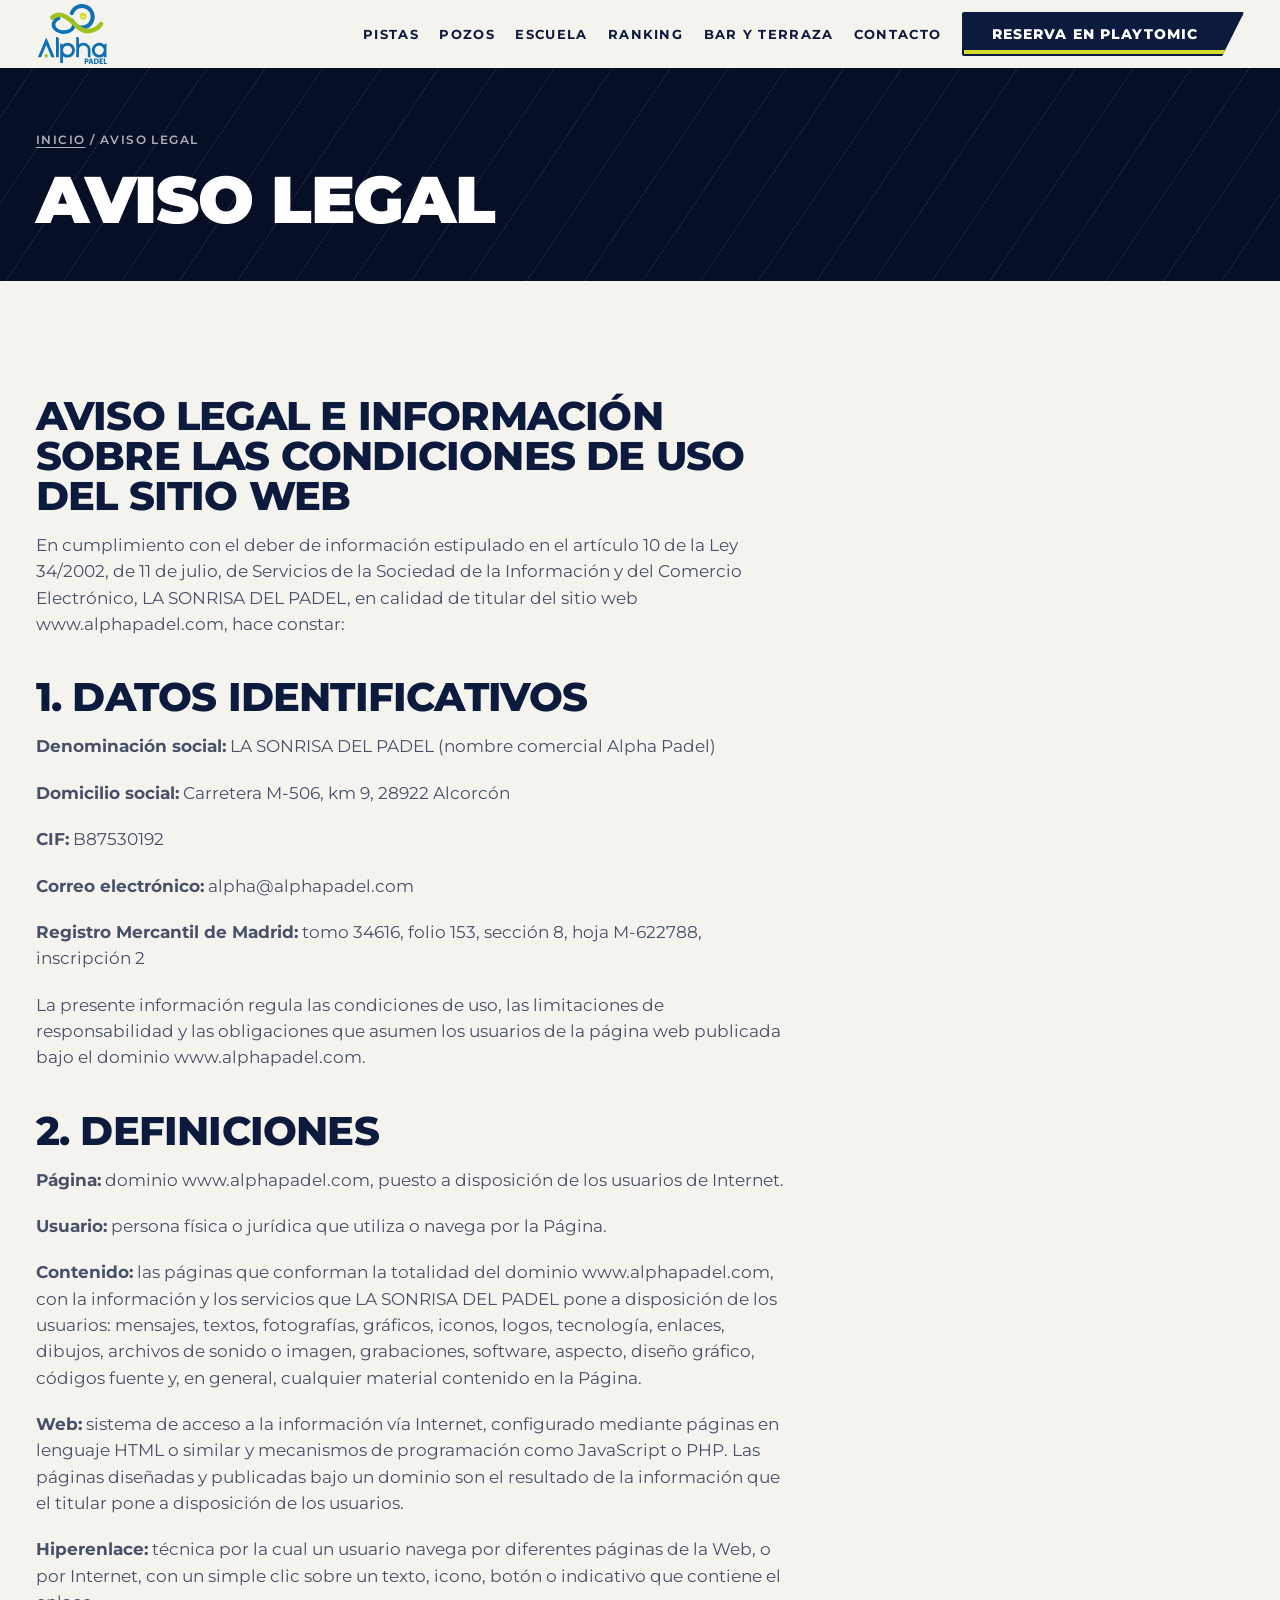
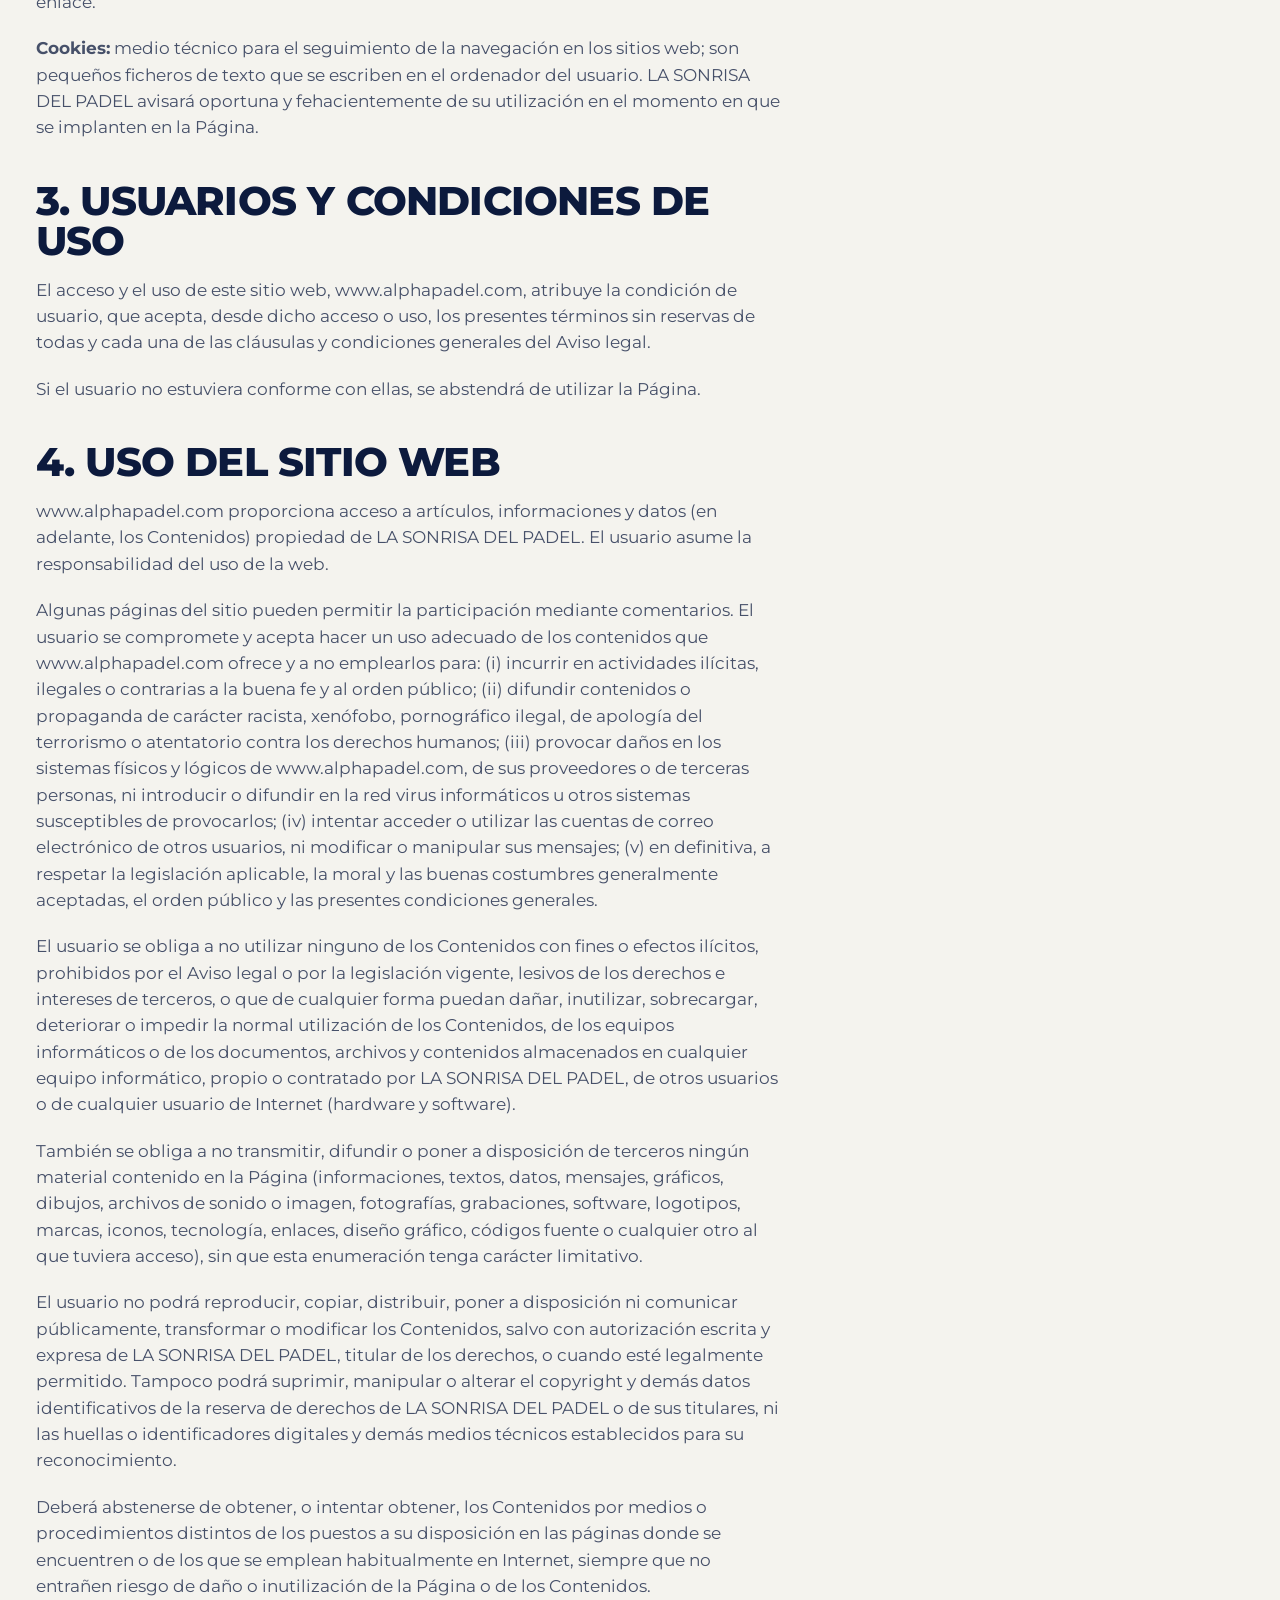
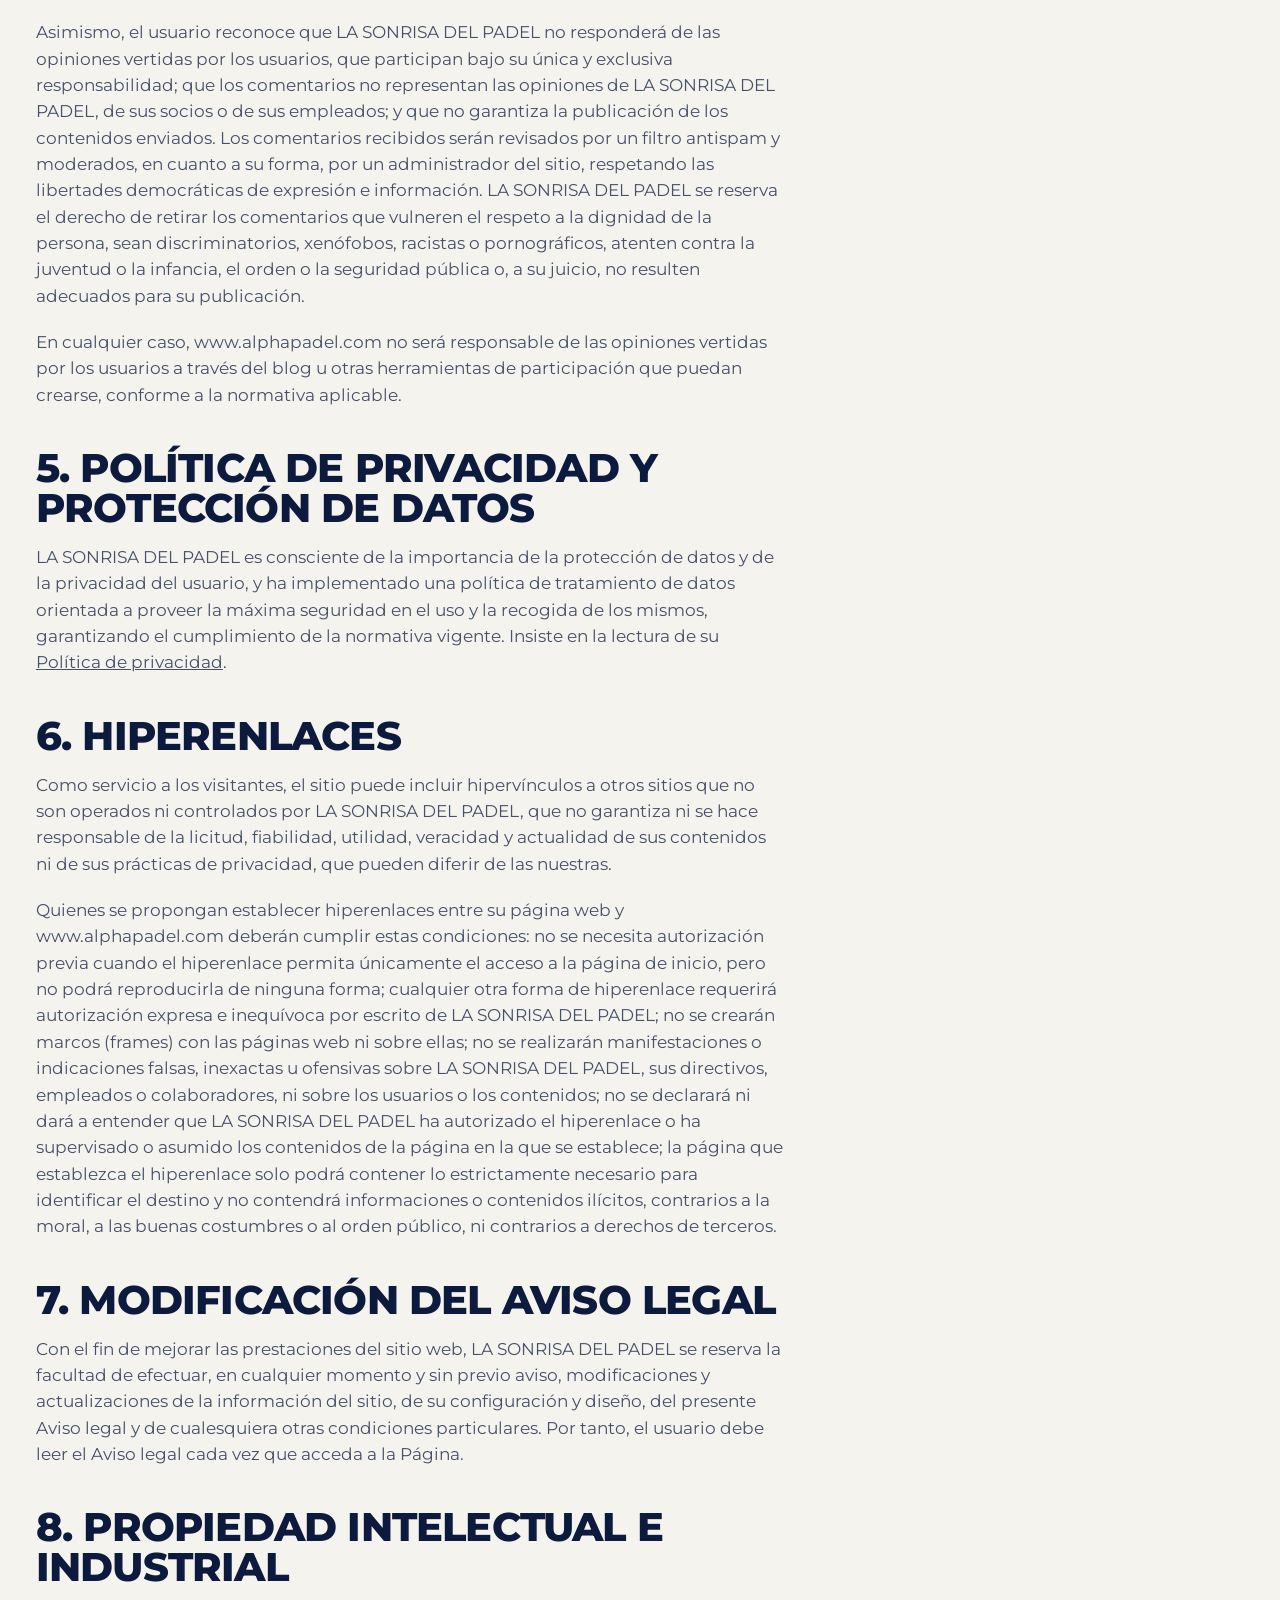
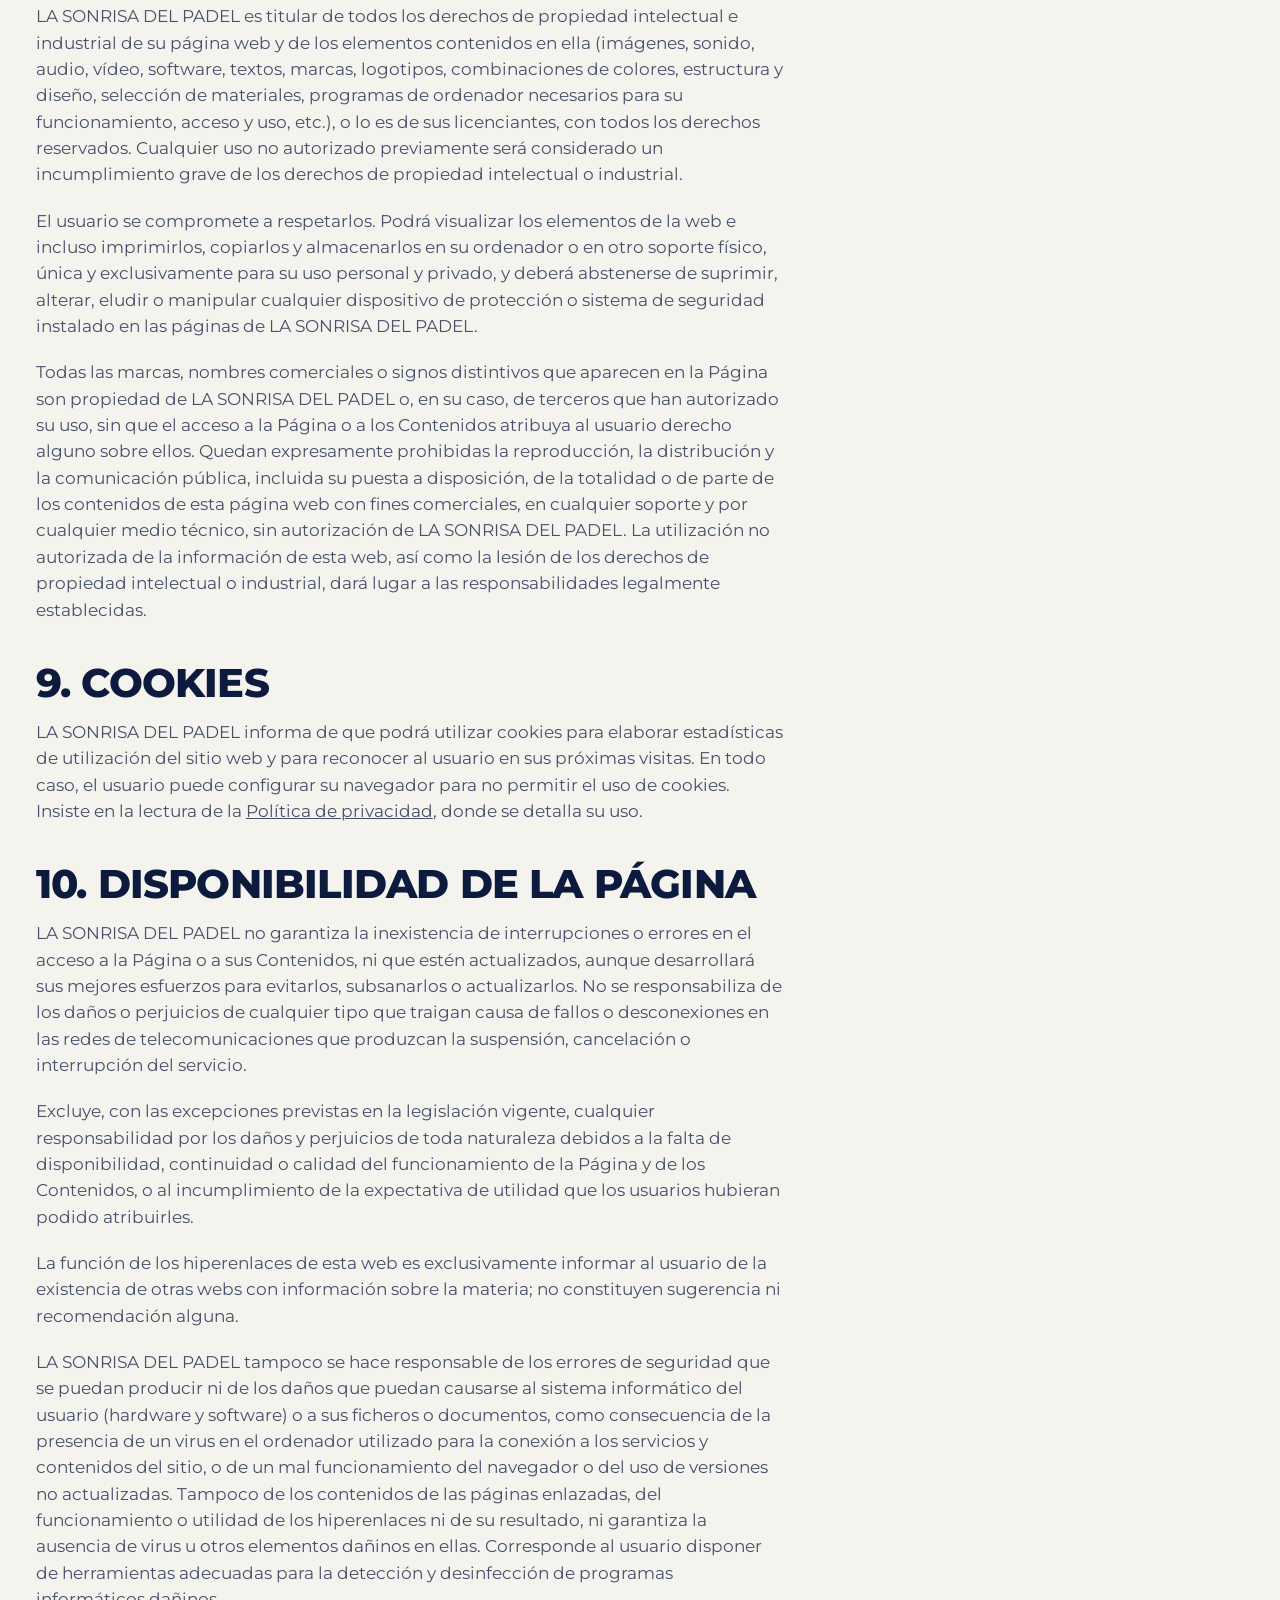
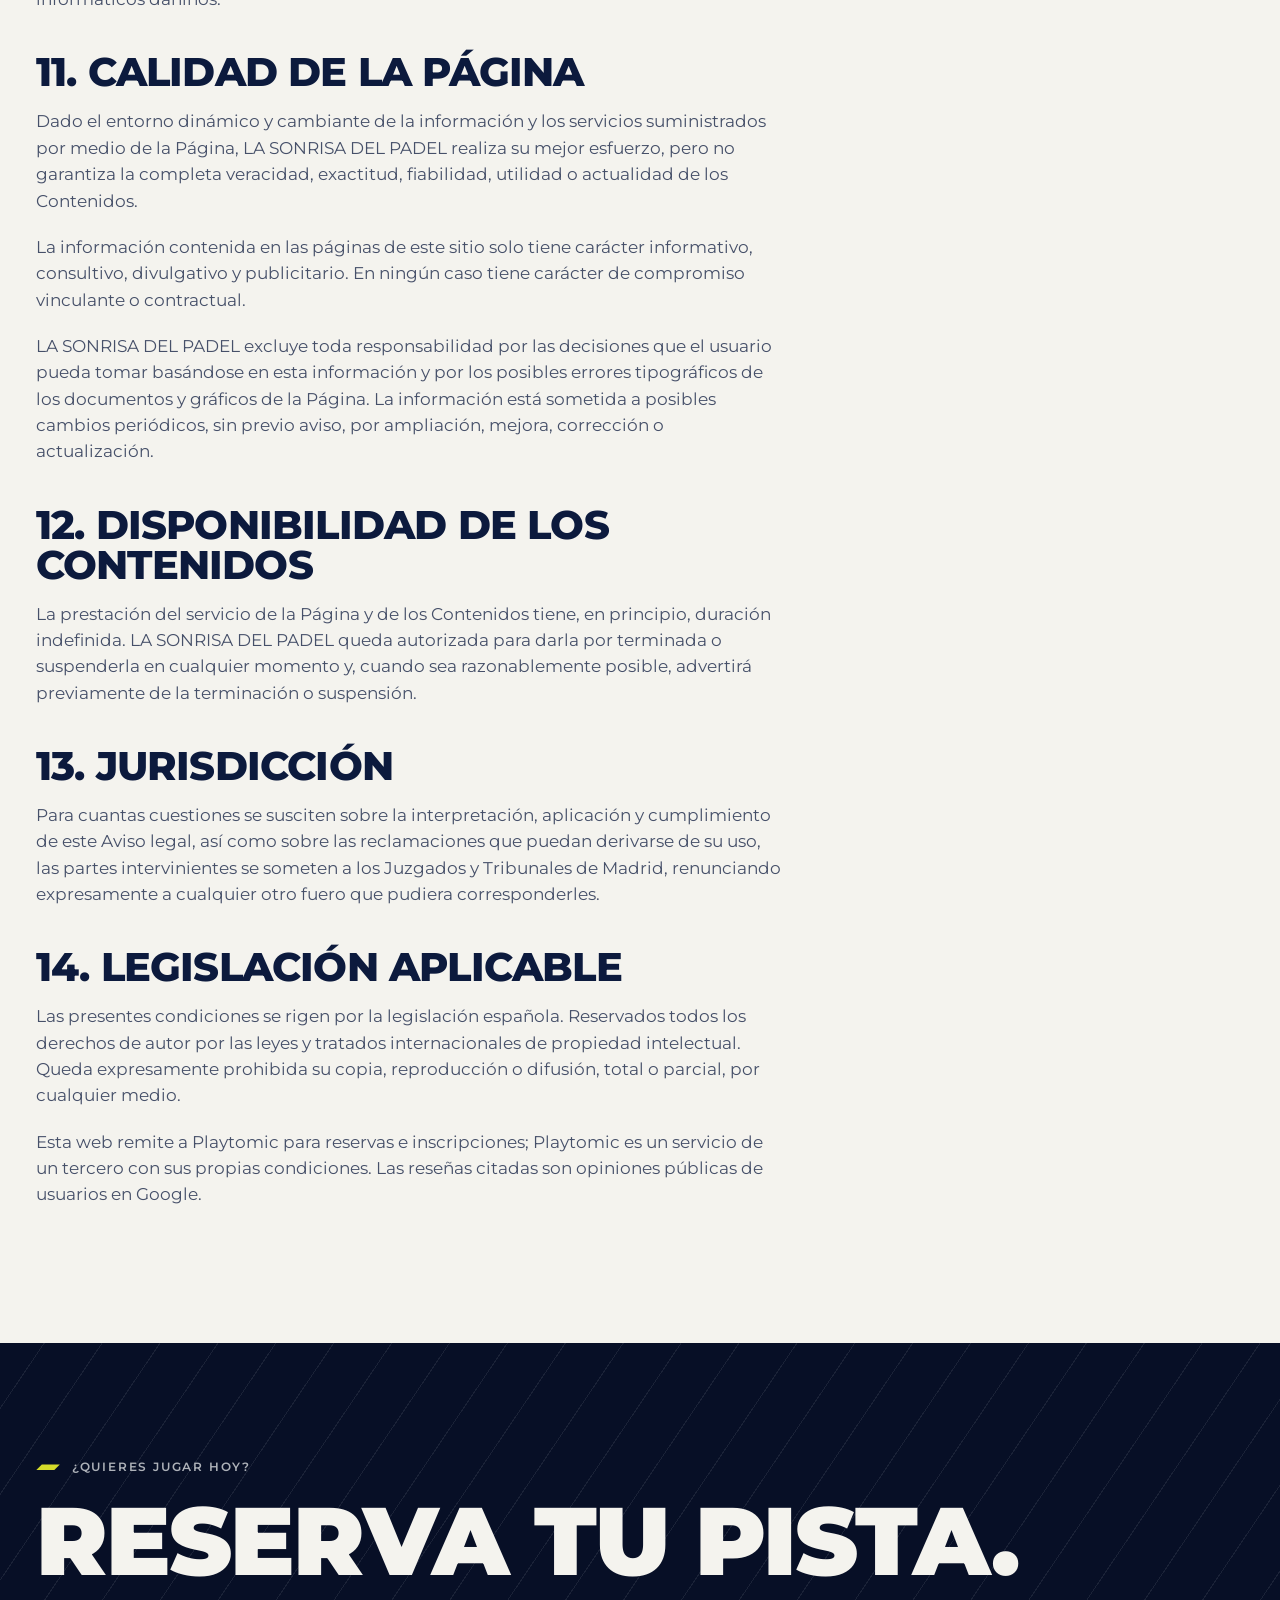
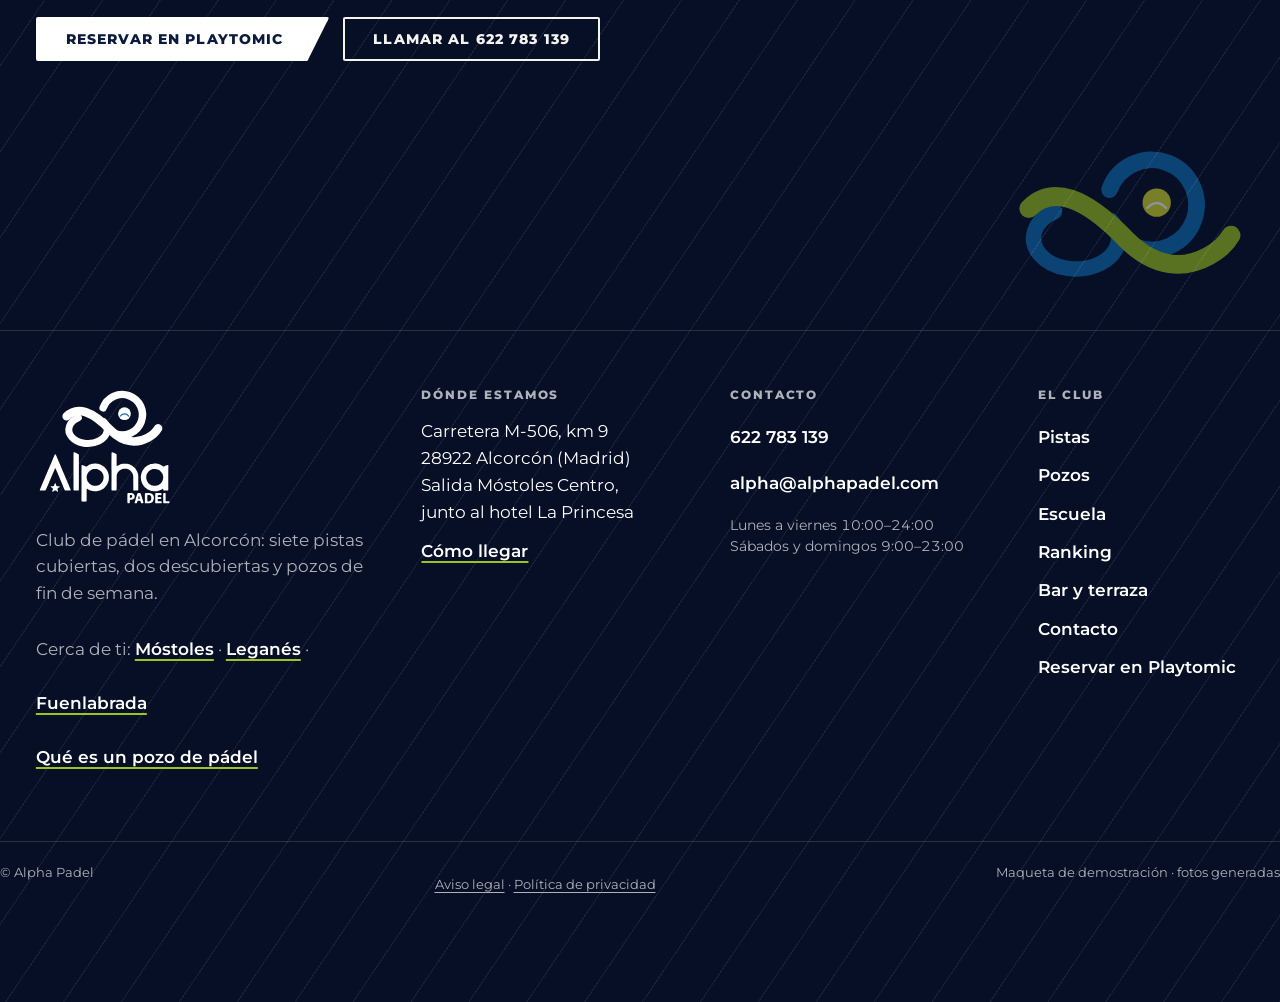
==== commit ba12b19a: "Add files via upload" ====
--- a/aviso-legal/index.html
+++ b/aviso-legal/index.html
@@ -4,22 +4,33 @@
 <meta charset="utf-8">
 <meta name="viewport" content="width=device-width,initial-scale=1">
 <title>Aviso legal · Alpha Padel</title>
-<meta name="description" content="Aviso legal de Alpha Padel, club de pádel en Alcorcón.">
+<meta name="description" content="Aviso legal de Alpha Padel, club de pádel de Alcorcón: titular del sitio, condiciones de uso, propiedad intelectual y legislación aplicable.">
 <meta name="robots" content="noindex">
+<link rel="canonical" href="https://alphapadel.com/aviso-legal/">
+<meta property="og:type" content="website">
+<meta property="og:locale" content="es_ES">
+<meta property="og:site_name" content="Alpha Padel">
+<meta property="og:title" content="Aviso legal · Alpha Padel">
+<meta property="og:description" content="Aviso legal de Alpha Padel, club de pádel de Alcorcón: titular del sitio, condiciones de uso, propiedad intelectual y legislación aplicable.">
+<meta property="og:url" content="https://alphapadel.com/aviso-legal/">
+<meta property="og:image" content="https://alphapadel.com/imagenes/fotos/hilera-de-pistas-cubiertas-1100.jpg">
+<meta name="twitter:card" content="summary_large_image">
+<meta name="twitter:title" content="Aviso legal · Alpha Padel">
+<meta name="twitter:description" content="Aviso legal de Alpha Padel, club de pádel de Alcorcón: titular del sitio, condiciones de uso, propiedad intelectual y legislación aplicable.">
+<meta name="twitter:image" content="https://alphapadel.com/imagenes/fotos/hilera-de-pistas-cubiertas-1100.jpg">
 <link rel="icon" href="../imagenes/simbolo-original.svg" type="image/svg+xml">
 <link rel="preload" href="../fonts/Montserrat-Variable.woff2" as="font" type="font/woff2" crossorigin>
 <link rel="stylesheet" href="../css/estilo.css">
-<script type="application/ld+json">{"@context": "https://schema.org", "@type": "SportsActivityLocation", "name": "Alpha Padel", "telephone": "+34622783139", "email": "alpha@alphapadel.com", "url": "https://alphapadel.com/", "description": "Club de pádel en Alcorcón: siete pistas cubiertas, dos descubiertas y pozos de fin de semana.", "address": {"@type": "PostalAddress", "streetAddress": "Carretera M-506, km 9", "postalCode": "28922", "addressLocality": "Alcorcón", "addressRegion": "Madrid", "addressCountry": "ES"}, "openingHoursSpecification": [{"@type": "OpeningHoursSpecification", "dayOfWeek": ["Monday", "Tuesday", "Wednesday", "Thursday", "Friday"], "opens": "10:00", "closes": "24:00"}, {"@type": "OpeningHoursSpecification", "dayOfWeek": ["Saturday", "Sunday"], "opens": "09:00", "closes": "23:00"}]}</script>
 </head>
 <body>
 <a class="sr" href="#principal">Saltar al contenido</a>
 <header class="cab"><div class="cont">
 <a class="logo" href="../" aria-label="Alpha Padel, inicio"><img src="../imagenes/logo-original-color.svg" alt="Alpha Padel" width="73" height="64"></a>
-<nav aria-label="Principal"><a href="../pistas-y-tarifas/">Pistas</a><a href="../pozos/">Pozos</a><a href="../escuela-de-padel/">Escuela</a><a href="../ranking/">Ranking</a><a href="../bar-y-terraza/">Bar y terraza</a><a href="../contacto/">Contacto</a><a class="btn" href="https://playtomic.com/clubs/alpha-padel" rel="noopener"><span>Reserva en Playtomic</span></a></nav>
+<nav aria-label="Principal"><a href="../pistas-y-tarifas/">Pistas</a><a href="../pozos/" data-cta="pozo" data-ubic="cabecera">Pozos</a><a href="../escuela-de-padel/">Escuela</a><a href="../ranking/">Ranking</a><a href="../bar-y-terraza/">Bar y terraza</a><a href="../contacto/" data-cta="como-llegar" data-ubic="cabecera">Contacto</a><a class="btn" href="https://playtomic.com/clubs/alpha-padel" rel="noopener" data-cta="reserva" data-ubic="cabecera"><span>Reserva en Playtomic</span></a></nav>
 <button class="menu-b" aria-label="Abrir el menú" aria-expanded="false"><i></i><i></i></button>
 </div></header>
 <div class="panel" role="dialog" aria-label="Menú"><button class="cerrar" aria-label="Cerrar el menú">×</button>
-<a href="../">Inicio</a><a href="../pistas-y-tarifas/">Pistas</a><a href="../pozos/">Pozos</a><a href="../escuela-de-padel/">Escuela</a><a href="../ranking/">Ranking</a><a href="../bar-y-terraza/">Bar y terraza</a><a href="../contacto/">Contacto</a><a href="https://playtomic.com/clubs/alpha-padel">Reserva en Playtomic</a><a href="tel:+34622783139">Llamar</a></div>
+<a href="../">Inicio</a><a href="../pistas-y-tarifas/">Pistas</a><a href="../pozos/" data-cta="pozo" data-ubic="cabecera">Pozos</a><a href="../escuela-de-padel/">Escuela</a><a href="../ranking/">Ranking</a><a href="../bar-y-terraza/">Bar y terraza</a><a href="../contacto/" data-cta="como-llegar" data-ubic="cabecera">Contacto</a><a href="https://playtomic.com/clubs/alpha-padel" data-cta="reserva" data-ubic="cabecera">Reserva en Playtomic</a><a href="tel:+34622783139" data-cta="llamar" data-ubic="cabecera">Llamar</a></div>
 <main id="principal">
 <section class="port-i prof" style="padding-bottom:48px"><div class="cont" style="display:block"><nav class="mig"><a href="../">Inicio</a> / Aviso legal</nav><h1 class="h1">Aviso legal</h1></div></section><section class="sec"><div class="cont"><article class="art"><h2 class="h2">Aviso legal e información sobre las condiciones de uso del sitio web</h2><p>En cumplimiento con el deber de información estipulado en el artículo 10 de la Ley 34/2002, de 11 de julio, de Servicios de la Sociedad de la Información y del Comercio Electrónico, LA SONRISA DEL PADEL, en calidad de titular del sitio web www.alphapadel.com, hace constar:</p>
 <h2 class="h2">1. Datos identificativos</h2><p><b>Denominación social:</b> LA SONRISA DEL PADEL (nombre comercial Alpha Padel)</p><p><b>Domicilio social:</b> Carretera M-506, km 9, 28922 Alcorcón</p><p><b>CIF:</b> B87530192</p><p><b>Correo electrónico:</b> alpha@alphapadel.com</p><p><b>Registro Mercantil de Madrid:</b> tomo 34616, folio 153, sección 8, hoja M-622788, inscripción 2</p><p>La presente información regula las condiciones de uso, las limitaciones de responsabilidad y las obligaciones que asumen los usuarios de la página web publicada bajo el dominio www.alphapadel.com.</p>
@@ -40,18 +51,18 @@
 <footer class="pie prof"><div class="cont">
 <p class="eti">¿Quieres jugar hoy?</p>
 <p class="cierre">Reserva tu pista.</p>
-<div class="grupo"><a class="btn" href="https://playtomic.com/clubs/alpha-padel" rel="noopener" target="_blank"><span>Reservar en Playtomic</span></a><a class="btn sec2" href="tel:+34622783139"><span>Llamar al 622 783 139</span></a></div>
+<div class="grupo"><a class="btn" href="https://playtomic.com/clubs/alpha-padel" rel="noopener" target="_blank" data-cta="reserva" data-ubic="pie"><span>Reservar en Playtomic</span></a><a class="btn sec2" href="tel:+34622783139" data-cta="llamar" data-ubic="pie"><span>Llamar al 622 783 139</span></a></div>
 </div>
 <div class="pie-a" aria-hidden="true"><img src="../imagenes/simbolo-original.svg" alt="" width="640" height="640"></div>
 <div class="cont pie-f">
 <div class="pf-m"><img src="../imagenes/logo-original-blanco.svg" alt="Alpha Padel" width="137" height="120"><p>Club de pádel en Alcorcón: siete pistas cubiertas, dos descubiertas y pozos de fin de semana.</p><p class="pf-z">Cerca de ti: <a class="enl" href="../padel-mostoles/">Móstoles</a> · <a class="enl" href="../padel-leganes/">Leganés</a> · <a class="enl" href="../padel-fuenlabrada/">Fuenlabrada</a><br><a class="enl" href="../blog/que-es-un-pozo-de-padel/">Qué es un pozo de pádel</a></p></div>
-<div><h2>Dónde estamos</h2><address>Carretera M-506, km 9<br>28922 Alcorcón (Madrid)<br>Salida Móstoles Centro,<br>junto al hotel La Princesa</address><p><a class="enl" href="https://www.google.com/maps?cid=16412759027479425247" rel="noopener">Cómo llegar</a></p></div>
-<div><h2>Contacto</h2><p><a href="tel:+34622783139">622 783 139</a></p><p><a href="mailto:alpha@alphapadel.com">alpha@alphapadel.com</a></p><p class="pf-h">Lunes a viernes 10:00–24:00<br>Sábados y domingos 9:00–23:00</p></div>
-<div><h2>El club</h2><ul><li><a href="../pistas-y-tarifas/">Pistas</a></li><li><a href="../pozos/">Pozos</a></li><li><a href="../escuela-de-padel/">Escuela</a></li><li><a href="../ranking/">Ranking</a></li><li><a href="../bar-y-terraza/">Bar y terraza</a></li><li><a href="../contacto/">Contacto</a></li><li><a href="https://playtomic.com/clubs/alpha-padel" rel="noopener">Reservar en Playtomic</a></li></ul></div>
+<div><h2>Dónde estamos</h2><address>Carretera M-506, km 9<br>28922 Alcorcón (Madrid)<br>Salida Móstoles Centro,<br>junto al hotel La Princesa</address><p><a class="enl" href="https://www.google.com/maps?cid=16412759027479425247" rel="noopener" data-cta="como-llegar" data-ubic="pie">Cómo llegar</a></p></div>
+<div><h2>Contacto</h2><p><a href="tel:+34622783139" data-cta="llamar" data-ubic="pie">622 783 139</a></p><p><a href="mailto:alpha@alphapadel.com">alpha@alphapadel.com</a></p><p class="pf-h">Lunes a viernes 10:00–24:00<br>Sábados y domingos 9:00–23:00</p></div>
+<div><h2>El club</h2><ul><li><a href="../pistas-y-tarifas/">Pistas</a></li><li><a href="../pozos/" data-cta="pozo" data-ubic="pie">Pozos</a></li><li><a href="../escuela-de-padel/">Escuela</a></li><li><a href="../ranking/">Ranking</a></li><li><a href="../bar-y-terraza/">Bar y terraza</a></li><li><a href="../contacto/" data-cta="como-llegar" data-ubic="pie">Contacto</a></li><li><a href="https://playtomic.com/clubs/alpha-padel" rel="noopener" data-cta="reserva" data-ubic="pie">Reservar en Playtomic</a></li></ul></div>
 </div>
 <div class="cont pie-leg"><span>© Alpha Padel</span><span><a href="../aviso-legal/">Aviso legal</a> · <a href="../politica-de-privacidad/">Política de privacidad</a></span><span>Maqueta de demostración · fotos generadas</span></div>
 </footer>
-<div class="barra" aria-label="Reserva rápida"><a class="rp" href="https://playtomic.com/clubs/alpha-padel" rel="noopener">Reserva tu pista<small>en Playtomic</small></a><a class="ll" href="tel:+34622783139">Llamar</a></div>
+<div class="barra" aria-label="Reserva rápida"><a class="rp" href="https://playtomic.com/clubs/alpha-padel" rel="noopener" data-cta="reserva" data-ubic="barra">Reserva tu pista<small>en Playtomic</small></a><a class="ll" href="tel:+34622783139" data-cta="llamar" data-ubic="barra">Llamar</a></div>
 <script src="../js/maqueta.js" defer></script>
 </body>
 </html>
--- a/css/estilo.css
+++ b/css/estilo.css
@@ -6,7 +6,7 @@
   --ap-texto:var(--ap-marino);--ap-texto-2:#465069;--ap-texto-sobre-oscuro:#F4F3EE;--ap-texto-2-sobre-oscuro:#AEB2B9;
   --ap-filete:rgba(12,26,61,.14);--ap-filete-oscuro:rgba(244,243,238,.14);--ap-velo:rgba(7,15,38,.62);--ap-trama:rgba(255,255,255,.08);
   --t-display:clamp(2.875rem,1.6rem + 5.6vw,6rem);--t-h1:clamp(2.25rem,1.4rem + 3.4vw,4.5rem);
-  --t-h2:clamp(1.75rem,1.3rem + 1.6vw,2.5rem);--t-cierre:clamp(3.5rem,1.5rem + 8vw,9.0625rem);
+  --t-h2:clamp(1.75rem,1.3rem + 1.6vw,2.5rem);--t-cierre:clamp(3rem,1.2rem + 6vw,6.5rem);
   --t-cifra:clamp(4.5rem,2rem + 8vw,9rem);--t-sub:clamp(1.125rem,1.05rem + .4vw,1.375rem);--t-cuerpo:clamp(1rem,.96rem + .2vw,1.0625rem);
   --mx:clamp(16px,2.8vw,40px);--sec:clamp(64px,9vw,144px);--cab:80px;
   --ease:cubic-bezier(.22,1,.36,1);--tan:.675; /* 1/tan(56°) */
@@ -42,14 +42,14 @@
 .btn span{transition:color .28s var(--ease)}
 .osc .btn,.prof .btn,.cab .btn{--c:#fff;--f:var(--ap-marino)}
 .osc .btn::before,.prof .btn::before,.cab .btn::before{background:var(--ap-marino-profundo)}
-.osc .btn:hover span,.prof .btn:hover span,.cab .btn:hover span{color:#fff}
-.btn:active{transform:translateY(1px)}
+@media(hover:hover){.osc .btn:hover span,.prof .btn:hover span,.cab .btn:hover span{color:#fff}}
+.btn:active{transform:scale(.97);transition:transform .12s var(--ease)}
 .btn.sec2{background:transparent;color:var(--c);clip-path:none;padding:0 28px}
 .btn.sec2::before{background:var(--c)}
 .osc .btn.sec2,.prof .btn.sec2{--c:var(--ap-blanco-pista);color:var(--ap-blanco-pista);background:transparent}
 .osc .btn.sec2::before,.prof .btn.sec2::before{background:var(--ap-blanco-pista)}
-.osc .btn.sec2:hover span,.prof .btn.sec2:hover span{color:var(--ap-marino)}
-.btn.sec2:hover span{color:var(--ap-blanco-pista)}
+@media(hover:hover){.osc .btn.sec2:hover span,.prof .btn.sec2:hover span{color:var(--ap-marino)}}
+@media(hover:hover){.btn.sec2:hover span{color:var(--ap-blanco-pista)}}
 @media(hover:hover){.btn:hover::before{transform:translateX(0) skewX(0)}}
 .enl{font-weight:600;text-decoration:underline;text-underline-offset:4px;text-decoration-thickness:1px}
 .grupo{display:flex;flex-wrap:wrap;gap:14px;margin-top:28px}
@@ -63,8 +63,11 @@
 .cab nav a:not(.btn):hover{text-decoration:underline;text-underline-offset:6px}
 .menu-b{display:none;width:48px;height:48px;border:2px solid #fff;background:transparent;color:#fff;border-radius:2px;cursor:pointer}
 .menu-b i{display:block;width:22px;height:2px;background:#fff;margin:5px auto}
-.panel{position:fixed;inset:0 0 0 auto;width:min(360px,100%);z-index:60;background:var(--ap-marino-profundo);color:#fff;transform:translateX(100%);transition:transform .6s var(--ease);padding:96px 32px 32px;visibility:hidden}
-.panel.abierto{transform:none;visibility:visible}
+.panel{position:fixed;inset:0 0 0 auto;width:min(360px,100%);z-index:60;background:var(--ap-marino-profundo);color:#fff;transform:translateX(100%);transition:transform .32s var(--ease),visibility 0s linear .32s;padding:96px 32px 32px;visibility:hidden}
+.panel.abierto{transform:none;visibility:visible;transition-delay:0s}
+.scrim{position:fixed;inset:0;z-index:55;background:rgba(7,15,38,.55);opacity:0;visibility:hidden;transition:opacity .25s var(--ease),visibility 0s linear .25s}
+.scrim.vis{opacity:1;visibility:visible;transition-delay:0s}
+body.sin-scroll{overflow:hidden}
 .panel a{display:block;padding:18px 0;border-bottom:1px solid var(--ap-filete-oscuro);font-weight:800;font-size:22px;text-transform:uppercase;text-decoration:none}
 .panel .cerrar{position:absolute;top:16px;right:16px;width:48px;height:48px;background:transparent;border:2px solid #fff;color:#fff;font-size:22px;cursor:pointer}
 /* portada */
@@ -109,10 +112,10 @@
 /* banda a sangre */
 .banda{height:clamp(260px,38vw,520px);overflow:hidden;position:relative;background:var(--ap-marino-profundo)}
 .banda .foto{position:absolute;inset:0;transform:scale(var(--g,1));transform-origin:center;will-change:transform}
-html.js .banda .foto{--g:.82}
+html.js .banda .foto{--g:1.1}
 .banda::after{content:"";position:absolute;inset:0;background:linear-gradient(var(--ap-velo),transparent 60%);pointer-events:none;opacity:.35}
 /* revelado */
-html.js .rev{opacity:0;transform:translateY(40px);transition:opacity .75s var(--ease),transform .75s var(--ease);transition-delay:var(--d,0s)}
+html.js .rev{opacity:0;transform:translateY(24px);transition:opacity .55s var(--ease),transform .55s var(--ease);transition-delay:var(--d,0s)}
 html.js .rev.on{opacity:1;transform:none}
 /* secciones de dos columnas */
 .dos{display:grid;grid-template-columns:7fr 5fr;gap:clamp(32px,5vw,80px);align-items:center}
@@ -172,14 +175,14 @@
 .fil-p{height:calc(var(--rh) - 4px);display:flex;align-items:center;gap:20px;padding-left:20px;background:var(--ap-marino);clip-path:polygon(0 0,100% 0,calc(100% - 43px) 100%,0 100%);font-weight:900;font-size:40px;position:relative;transition:background .3s}
 .fil-p:nth-child(even){background:#101f4a}
 .fil-p.act{background:#1b2f66}
-.ficha{position:absolute;left:96px;width:112px;height:40px;background:#fff;color:var(--ap-marino);font:900 14px/40px 'Montserrat';text-align:center;letter-spacing:.12em;clip-path:polygon(10px 0,100% 0,calc(100% - 10px) 100%,0 100%);top:calc(var(--fila,3) * var(--rh) + 8px);transition:top .7s var(--ease);z-index:2}
-.flc{position:absolute;left:230px;font:900 28px 'Montserrat';opacity:0;transition:opacity .3s,top .7s var(--ease);z-index:2;top:calc(var(--fila,3) * var(--rh) + 12px)}
+.ficha{position:absolute;left:96px;width:112px;height:40px;background:#fff;color:var(--ap-marino);font:900 14px/40px 'Montserrat';text-align:center;letter-spacing:.12em;clip-path:polygon(10px 0,100% 0,calc(100% - 10px) 100%,0 100%);top:8px;transform:translateY(calc(var(--fila,3) * var(--rh)));transition:transform .7s var(--ease);z-index:2;will-change:transform}
+.flc{position:absolute;left:230px;font:900 28px 'Montserrat';opacity:0;transition:opacity .3s,transform .7s var(--ease);z-index:2;top:12px;transform:translateY(calc(var(--fila,3) * var(--rh)))}
 .pozo.fin .flc{opacity:1}
 .ind{display:flex;align-items:center;gap:8px;margin-top:20px;font:700 12px 'Montserrat';letter-spacing:.14em;text-transform:uppercase}
 .ind i{width:22px;height:10px;background:rgba(255,255,255,.2);clip-path:polygon(4px 0,100% 0,calc(100% - 4px) 100%,0 100%);transition:background .3s}
 .ind i.l{background:#fff}
 .barra15{height:6px;background:rgba(255,255,255,.18);margin-top:14px;position:relative}
-.barra15 i{position:absolute;inset:0 auto 0 0;width:calc(var(--b,0) * 100%);background:#fff}
+.barra15 i{position:absolute;inset:0 auto 0 0;width:100%;transform:scaleX(var(--b,0));transform-origin:left;background:#fff}
 .boc{font:900 14px 'Montserrat';letter-spacing:.2em;opacity:0;transition:opacity .2s;margin-top:8px}
 .boc.on{opacity:1}
 .pasos{display:grid;gap:clamp(32px,5vw,64px)}
@@ -225,12 +228,14 @@
   .cab .logo img{width:52px;height:46px}
   .carr .foto,.carr .ult{height:380px;width:82vw}.carr .foto.h{width:82vw}
   .fila{grid-template-columns:48px 1fr}.fila .enl{grid-column:2}.fila b{font-size:28px}
-  .esc .fil-p{height:52px;font-size:30px}.ficha{top:calc(var(--fila,3) * 56px + 6px);left:70px;width:96px;height:38px;line-height:38px}.flc{left:190px;top:calc(var(--fila,3) * 56px + 10px)}
+  .esc .fil-p{height:52px;font-size:30px}.ficha{top:6px;transform:translateY(calc(var(--fila,3) * 56px));left:70px;width:96px;height:38px;line-height:38px}.flc{left:190px;top:10px;transform:translateY(calc(var(--fila,3) * 56px))}
   .btn{width:100%;padding:0 28px;clip-path:none}
   .barra{padding-left:12px}
 }
 @media(prefers-reduced-motion:reduce){
-  *,*::before,*::after{transition-duration:.001ms!important;animation-duration:.001ms!important;scroll-behavior:auto!important}
+  *,*::before,*::after{animation-duration:.001ms!important;scroll-behavior:auto!important;transition-duration:.15s!important}
+  html.js .cinta .pausa-b{display:none!important}
+  html.js .rev,.btn::before,.ficha,.flc,.panel{transition-property:opacity!important}
   html.js .rev{opacity:1;transform:none}html.js .banda .foto{--g:1}
   .cinta-p{animation:none;flex-wrap:wrap;width:auto}
   html.js .foto-bn img{filter:none}
@@ -253,7 +258,7 @@
 .tira-pozo div{height:96px;background:var(--ap-marino);clip-path:polygon(24px 0,100% 0,calc(100% - 24px) 100%,0 100%);color:#fff;font:900 36px/96px 'Montserrat';padding-left:28px;position:relative}
 .tira-pozo div.yo::after{content:"TÚ";position:absolute;left:50%;top:50%;transform:translate(-30%,-50%);background:#fff;color:var(--ap-marino);font:900 13px/32px 'Montserrat';padding:0 16px;letter-spacing:.12em}
 .tira-pozo small{grid-column:1/-1;font-size:13px;color:var(--ap-texto-2)}
-html.js .tira-pozo div{transform:translateY(24px);opacity:0;transition:.6s var(--ease);transition-delay:calc(var(--i)*60ms)}
+html.js .tira-pozo div{transform:translateY(24px);opacity:0;transition:transform .5s var(--ease),opacity .5s var(--ease);transition-delay:calc(var(--i)*60ms)}
 html.js .tira-pozo.on div{transform:none;opacity:1}
 .hor-g{display:grid;gap:0;border-top:1px solid var(--ap-filete);margin:24px 0}
 .hor-g div{display:flex;justify-content:space-between;gap:24px;padding:24px 0;border-bottom:1px solid var(--ap-filete);font-variant-numeric:tabular-nums}
@@ -367,8 +372,73 @@
 .cab :focus-visible{outline-color:var(--ap-marino)}
 .cab .btn{--c:var(--ap-marino);--f:#fff}
 .cab .btn::before{background:var(--ap-marino-profundo)}
-.cab .btn:hover span{color:var(--ap-marino)}
+@media(hover:hover){.cab .btn:hover span{color:var(--ap-marino)}}
 .menu-b{border-color:var(--ap-marino);color:var(--ap-marino)}
 .menu-b i{background:var(--ap-marino)}
 .pie-a img{filter:brightness(0) invert(1)}
 .cab.baja .logo img{height:54px;width:auto}
+
+/* acento pelota de tenis (lima del logo original) */
+:root{--ap-lima:#D5DB2A;--ap-verde:#9DC41E}
+.estado .fil{background:var(--ap-lima)}
+.cinta{background:var(--ap-lima)}
+.cinta .pausa-b{background:var(--ap-lima)}
+.cinta-p span::after{background:var(--ap-marino)}
+.cifra{border-top:6px solid var(--ap-lima);margin-top:-1px}
+.cab .btn:hover::before{background:var(--ap-lima)}
+.cab .btn{box-shadow:inset 0 -4px 0 var(--ap-lima)}
+.btn:not(.sec2)::before{background:var(--ap-lima)}
+@media(hover:hover){.btn:not(.sec2):hover span{color:var(--ap-marino)}}
+.portada.clara .h1 em,.portada.clara .h1 mark{background:linear-gradient(transparent 62%,var(--ap-lima) 62%);color:inherit;font-style:normal}
+.pie .fil,.pf-m{border-top-color:var(--ap-lima)}
+
+/* la sección .cita heredaba el estilo de la cita suelta (60ch, borde): ancho completo */
+section.cita{max-width:none;margin-top:0;border-left:0;padding-left:0;font-size:inherit;line-height:inherit}
+
+/* aire entre opiniones y "pádel cerca de ti": sección más pegada */
+#opiniones{padding-bottom:clamp(24px,3vw,40px)}
+#zona{padding-top:clamp(24px,3vw,40px);padding-bottom:clamp(40px,5vw,72px)}
+
+/* ---- marca: azul y verde del logo original dentro del sistema ---- */
+:root{--ap-azul:#1070B4}
+.eti::before{background:var(--ap-azul)}
+.osc .eti::before,.prof .eti::before{background:var(--ap-lima)}
+.cab nav a[aria-current=page]{text-decoration-color:var(--ap-azul);text-decoration-thickness:3px}
+.fila b{color:var(--ap-azul)}.fila:hover b{color:var(--ap-verde)}
+.tira-pozo div.yo::after{background:var(--ap-lima)}
+.pie-a{height:clamp(120px,16vw,240px);margin-top:clamp(24px,3vw,48px)}
+.pie-a img{filter:none;opacity:.55;left:auto;right:var(--mx);width:min(28vw,380px);transform:translateX(calc(var(--pa,0px) * -.5))}
+a.enl{text-decoration-color:var(--ap-verde);text-decoration-thickness:2px}
+
+/* prueba social y estado en la portada */
+.prueba{margin-top:10px;font-weight:700;font-size:14px;color:var(--ap-texto)}
+.prueba::before{content:"";display:inline-block;width:14px;height:8px;margin-right:10px;background:var(--ap-verde);clip-path:polygon(4px 0,100% 0,calc(100% - 4px) 100%,0 100%)}
+.osc .prueba,.prof .prueba{color:var(--ap-texto-sobre-oscuro)}
+.est-m{display:none;margin-top:14px;font-size:13px;font-weight:600;align-items:center;gap:10px;flex-wrap:wrap;color:var(--ap-texto-2)}
+@media(max-width:1023px){.est-m{display:flex}}
+
+/* ---- ronda 2 (reauditoría) ---- */
+/* cabecera: no animar height (layout); el alto es fijo, la sombra marca el estado */
+.cab,.cab.baja{height:68px;transition:box-shadow .3s var(--ease)}
+:root,.cab.baja{--cab:68px}
+@media(max-width:1023px){.cab,.cab.baja{height:60px}:root,.cab.baja{--cab:60px}}
+/* símbolo del cierre entero, sin recorte */
+.pie-a{height:clamp(140px,18vw,260px);overflow:visible}
+.pie-a img{bottom:0;height:100%;width:auto;max-width:none}
+/* áreas táctiles */
+.cab .btn,.btn{min-height:44px}
+.cab .btn{min-height:44px;padding-top:0;padding-bottom:0}
+.pie-leg a{display:inline-flex;align-items:center;min-height:44px}
+/* B/N de galería: capa con fundido de opacidad, no animar filter */
+html.js .foto-bn:not(.tiene) img{transition:none}
+/* reduced-motion: sin desplazamientos residuales y sin B/N */
+@media(prefers-reduced-motion:reduce){
+  html.js .tira-pozo div,html.js .marcas i{transform:none!important}
+  html.js .foto-bn:not(.tiene) img{filter:none!important}
+}
+/* pausa del ticker fuera del texto */
+.cinta{padding-right:96px}
+@media(max-width:1023px){.cinta{padding-right:84px}}
+/* flechas del carrusel */
+.flechas button{transition:background-color .2s var(--ease),transform .15s var(--ease)}
+.flechas button:active{transform:scale(.96)}
